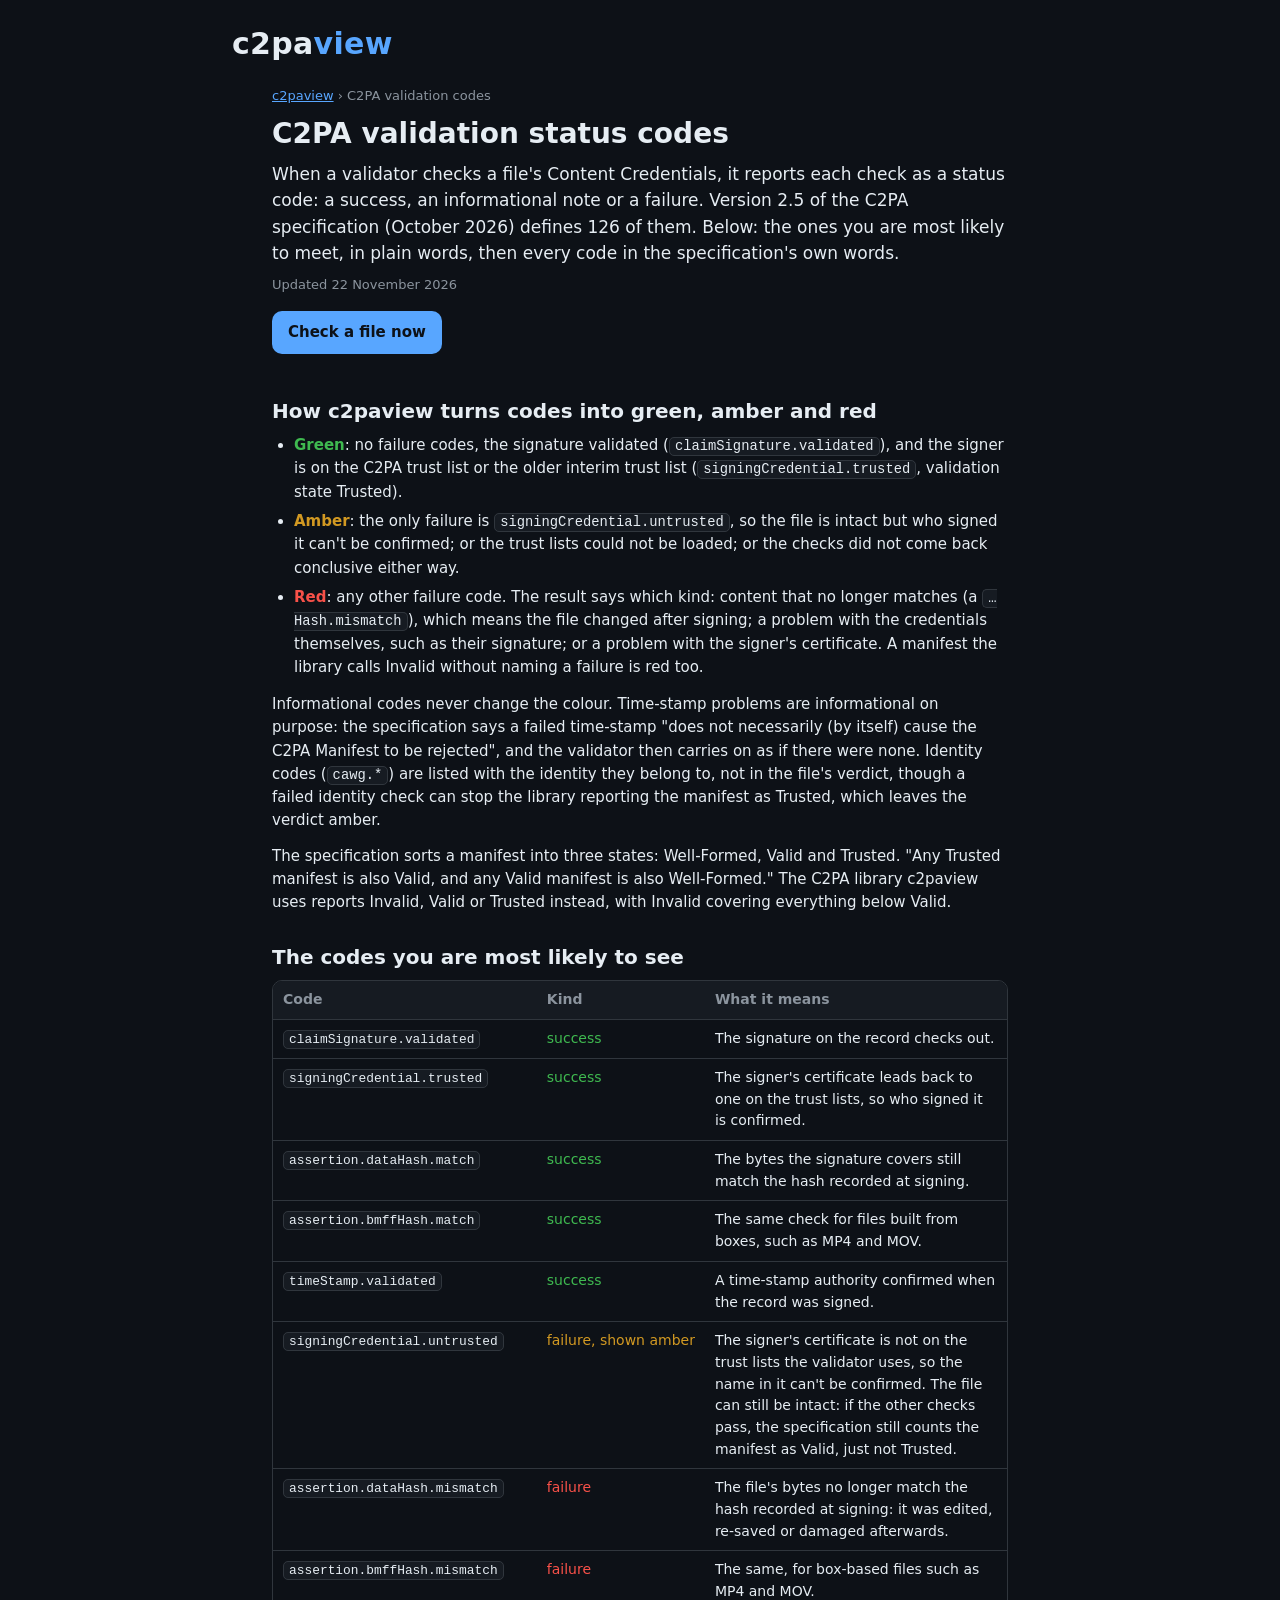
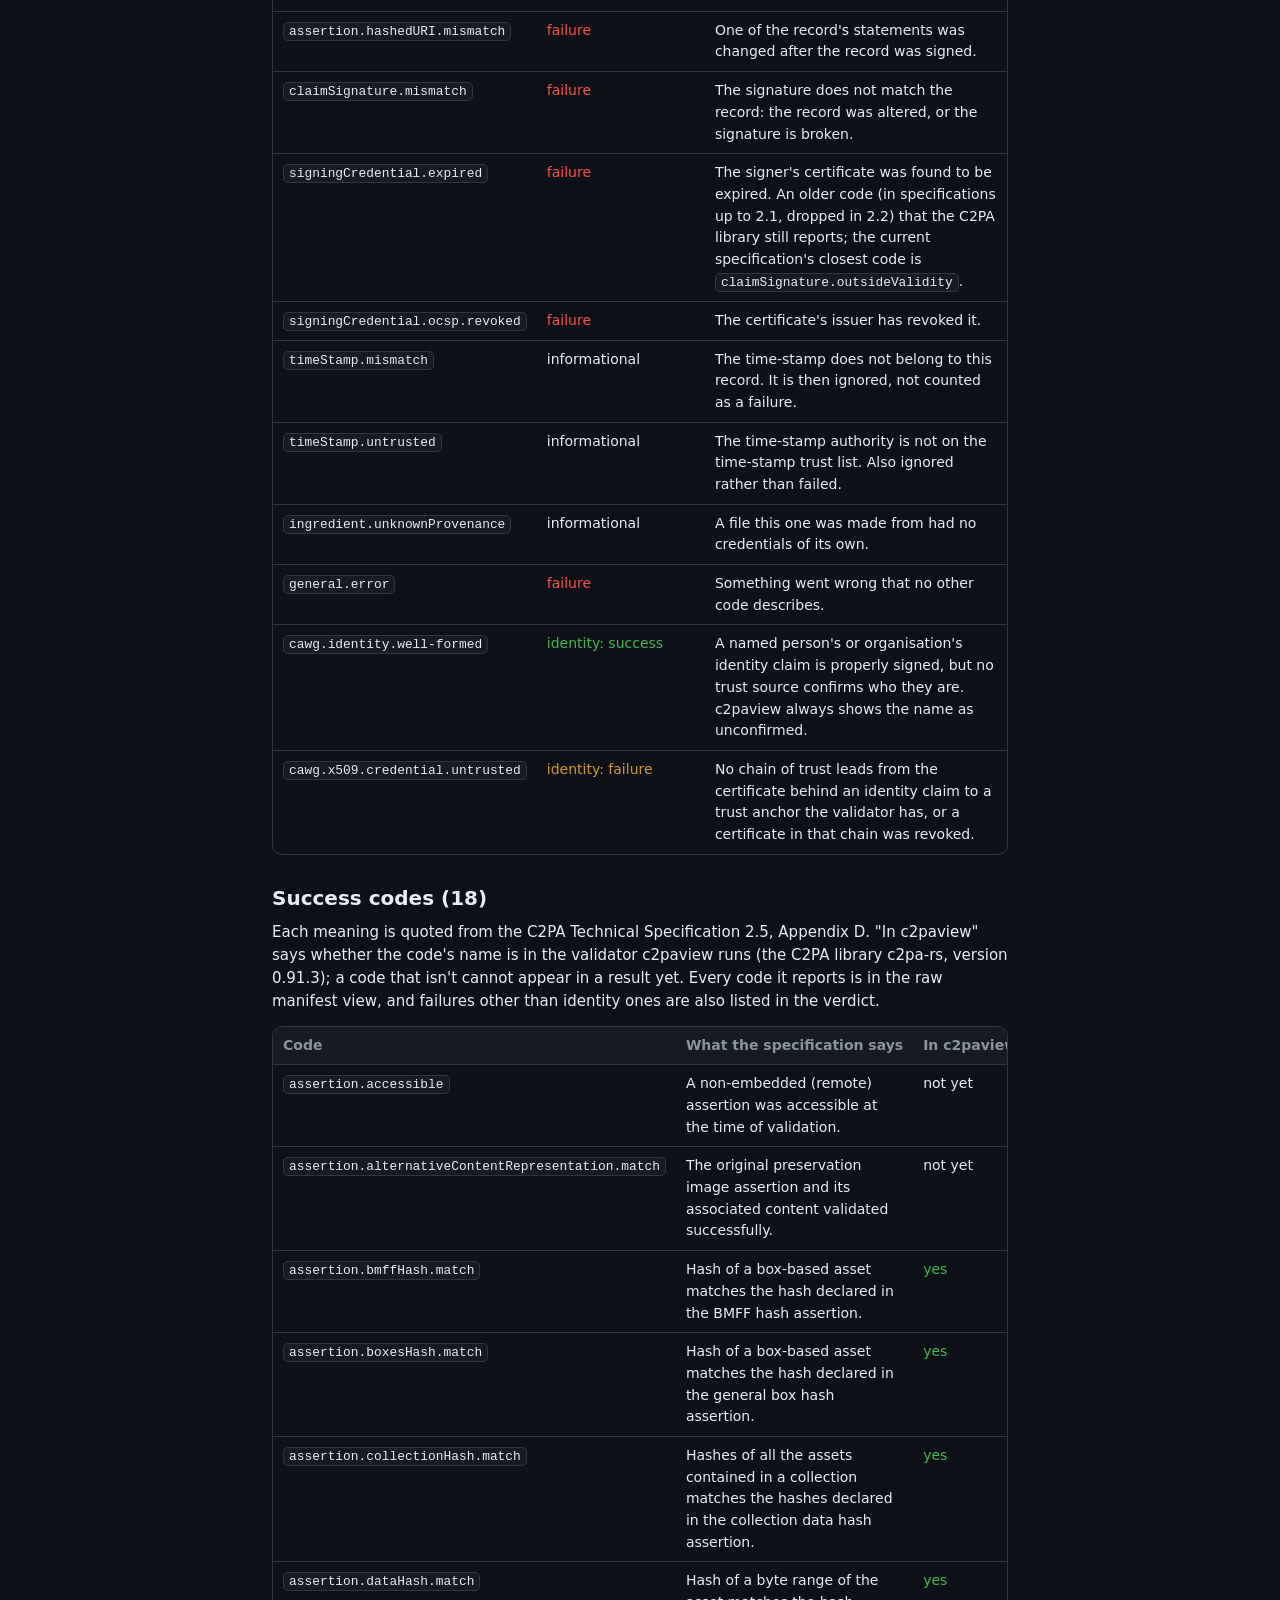
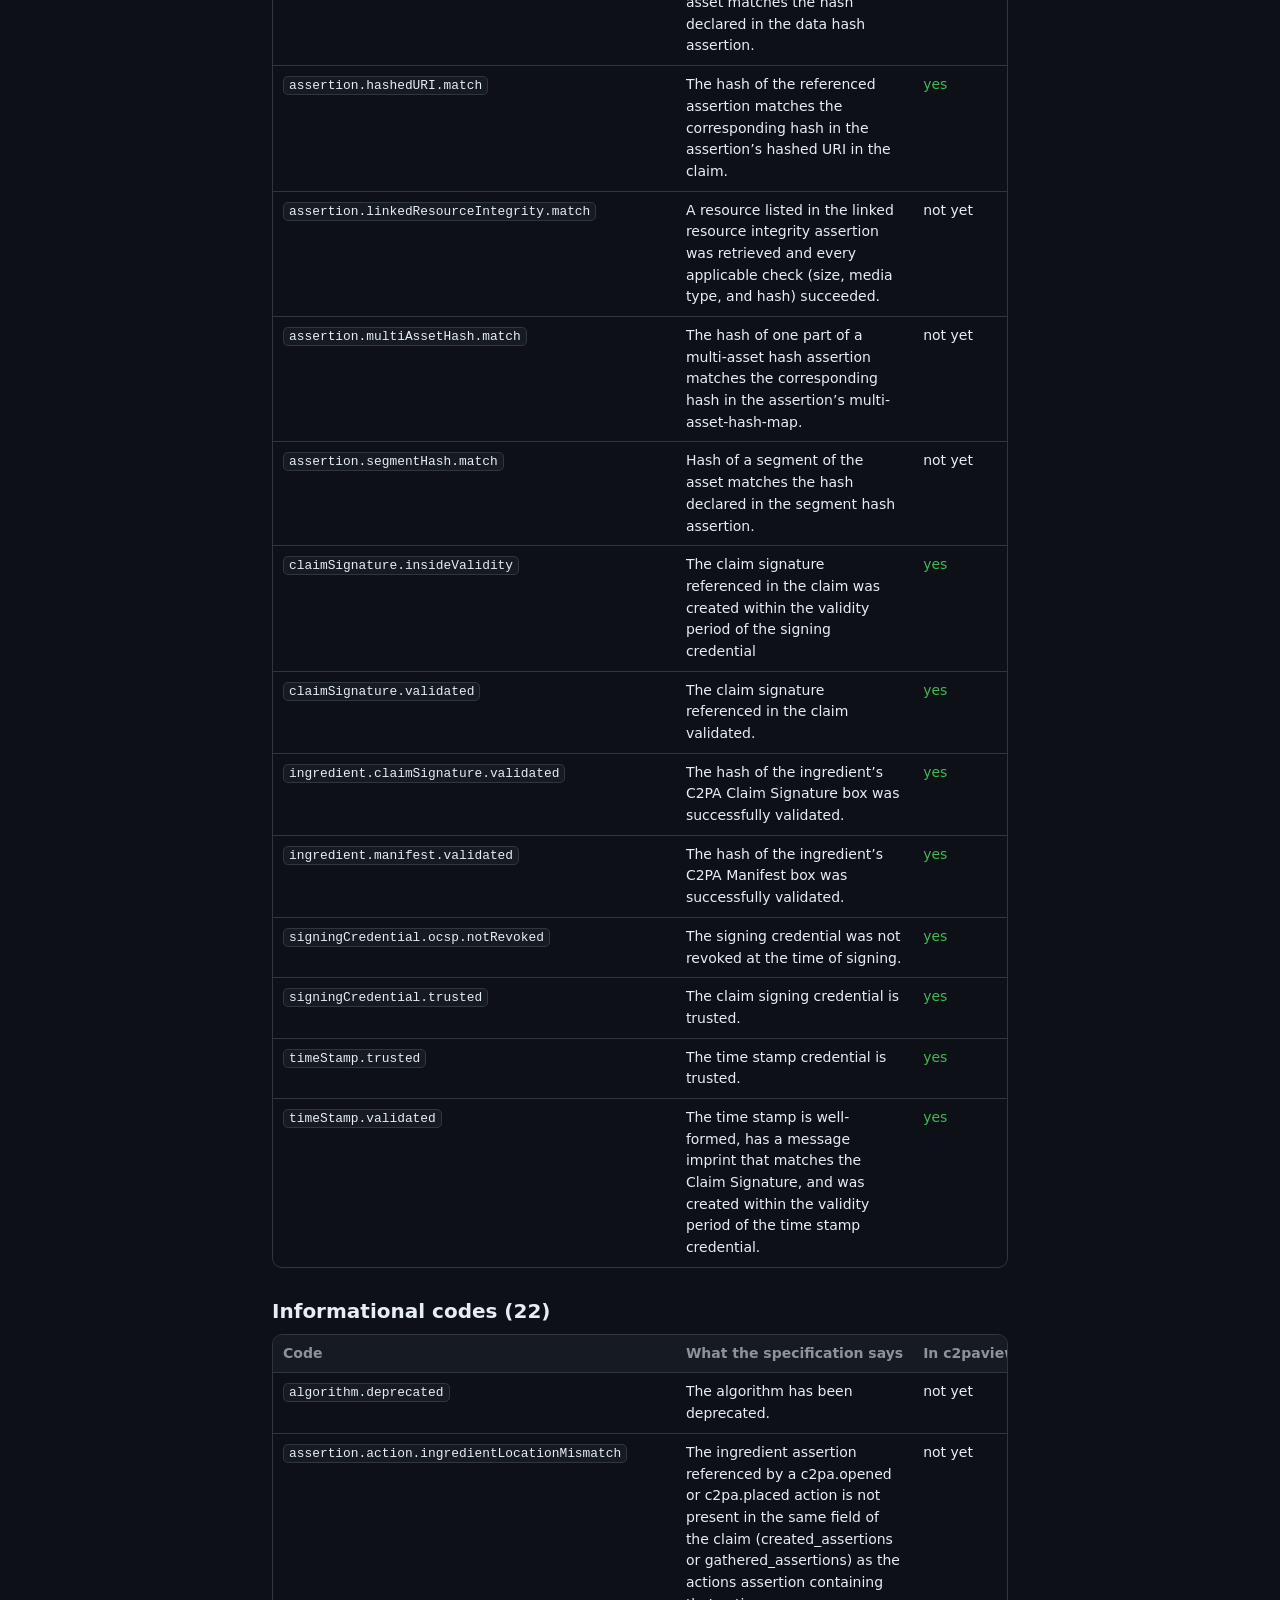
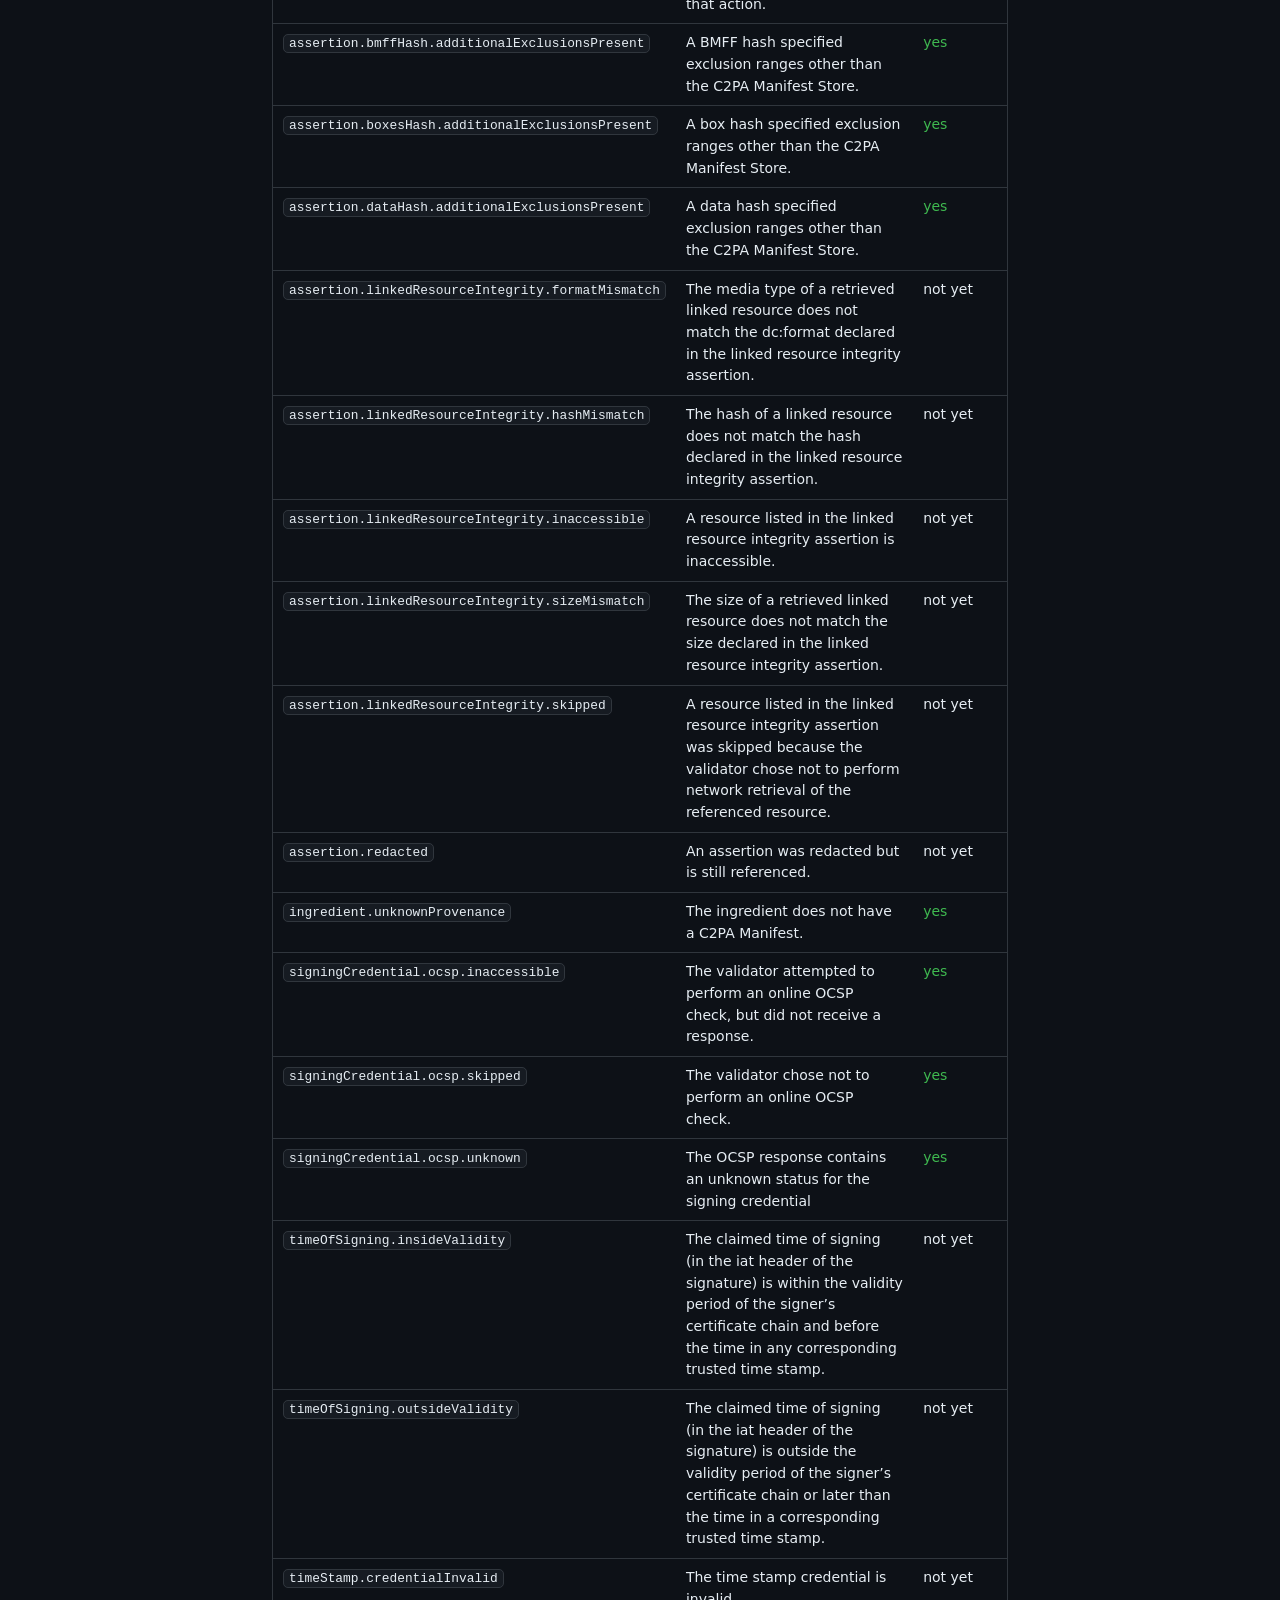
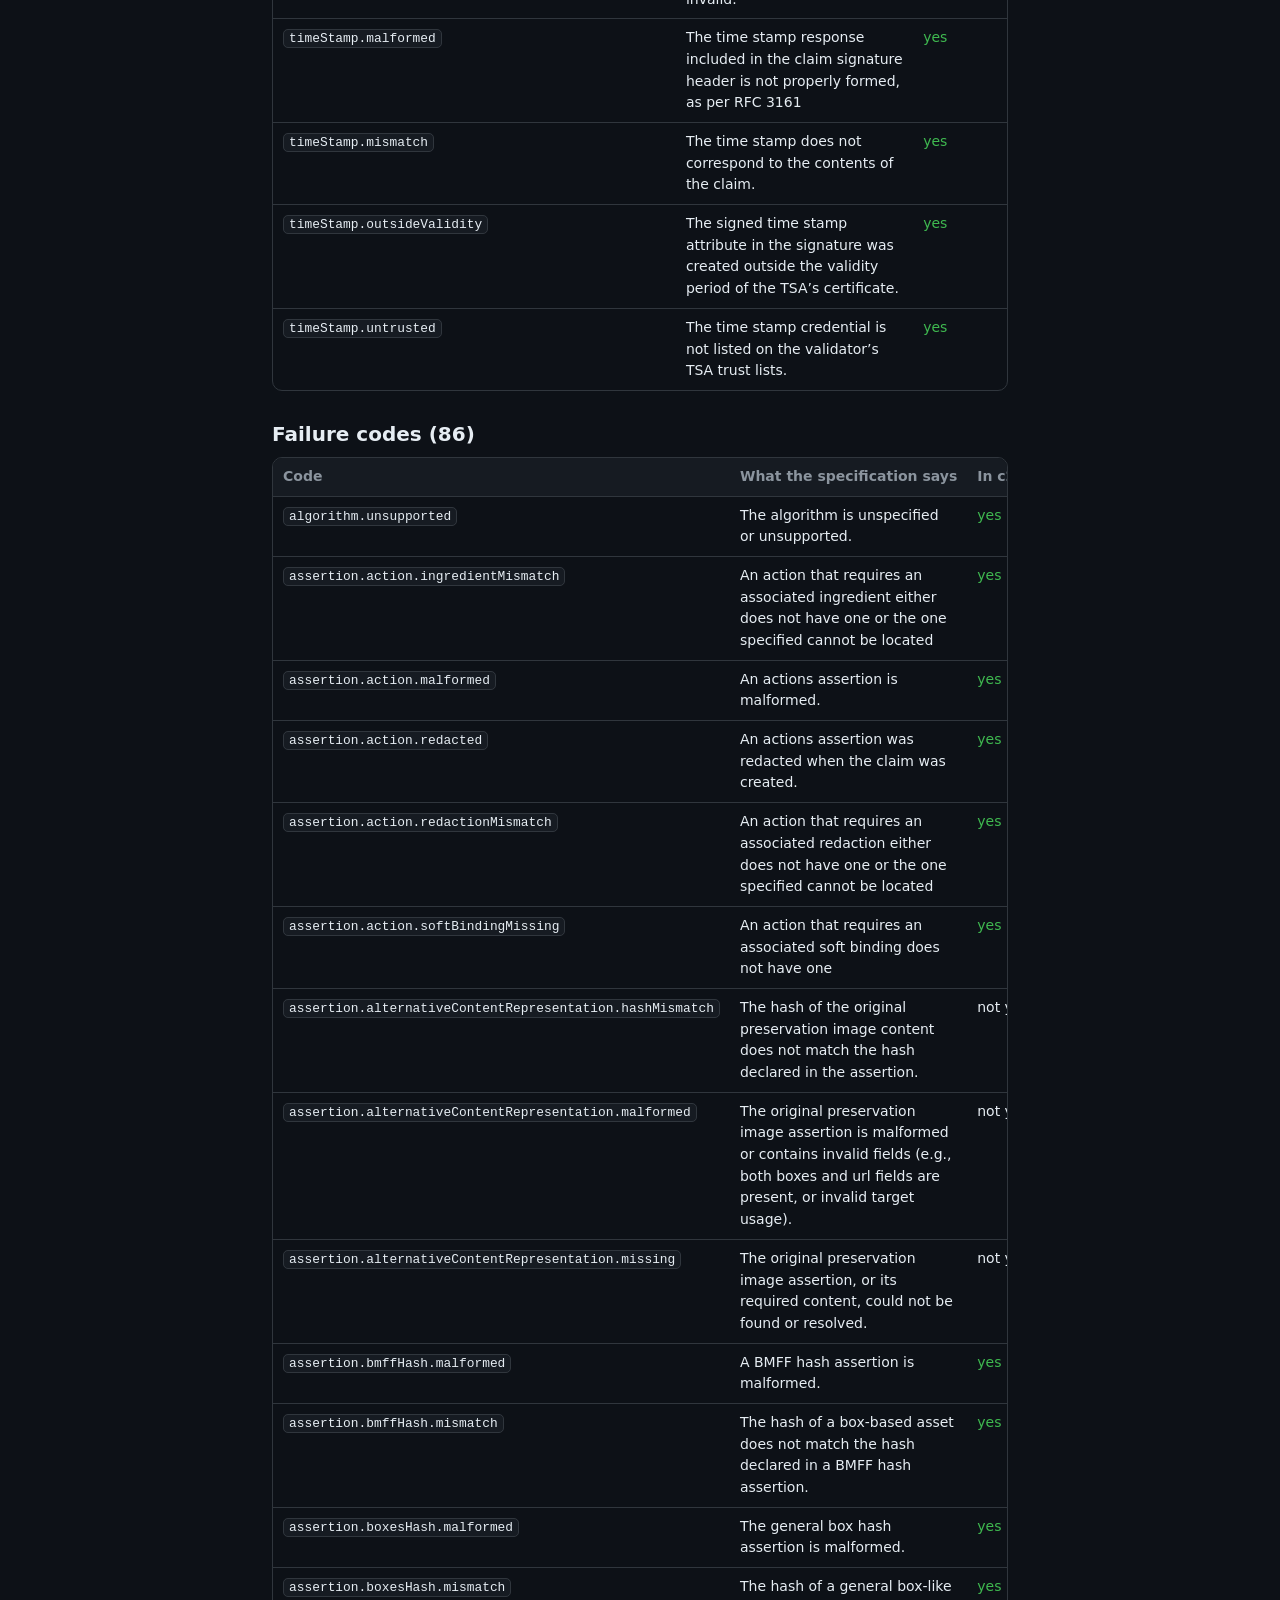
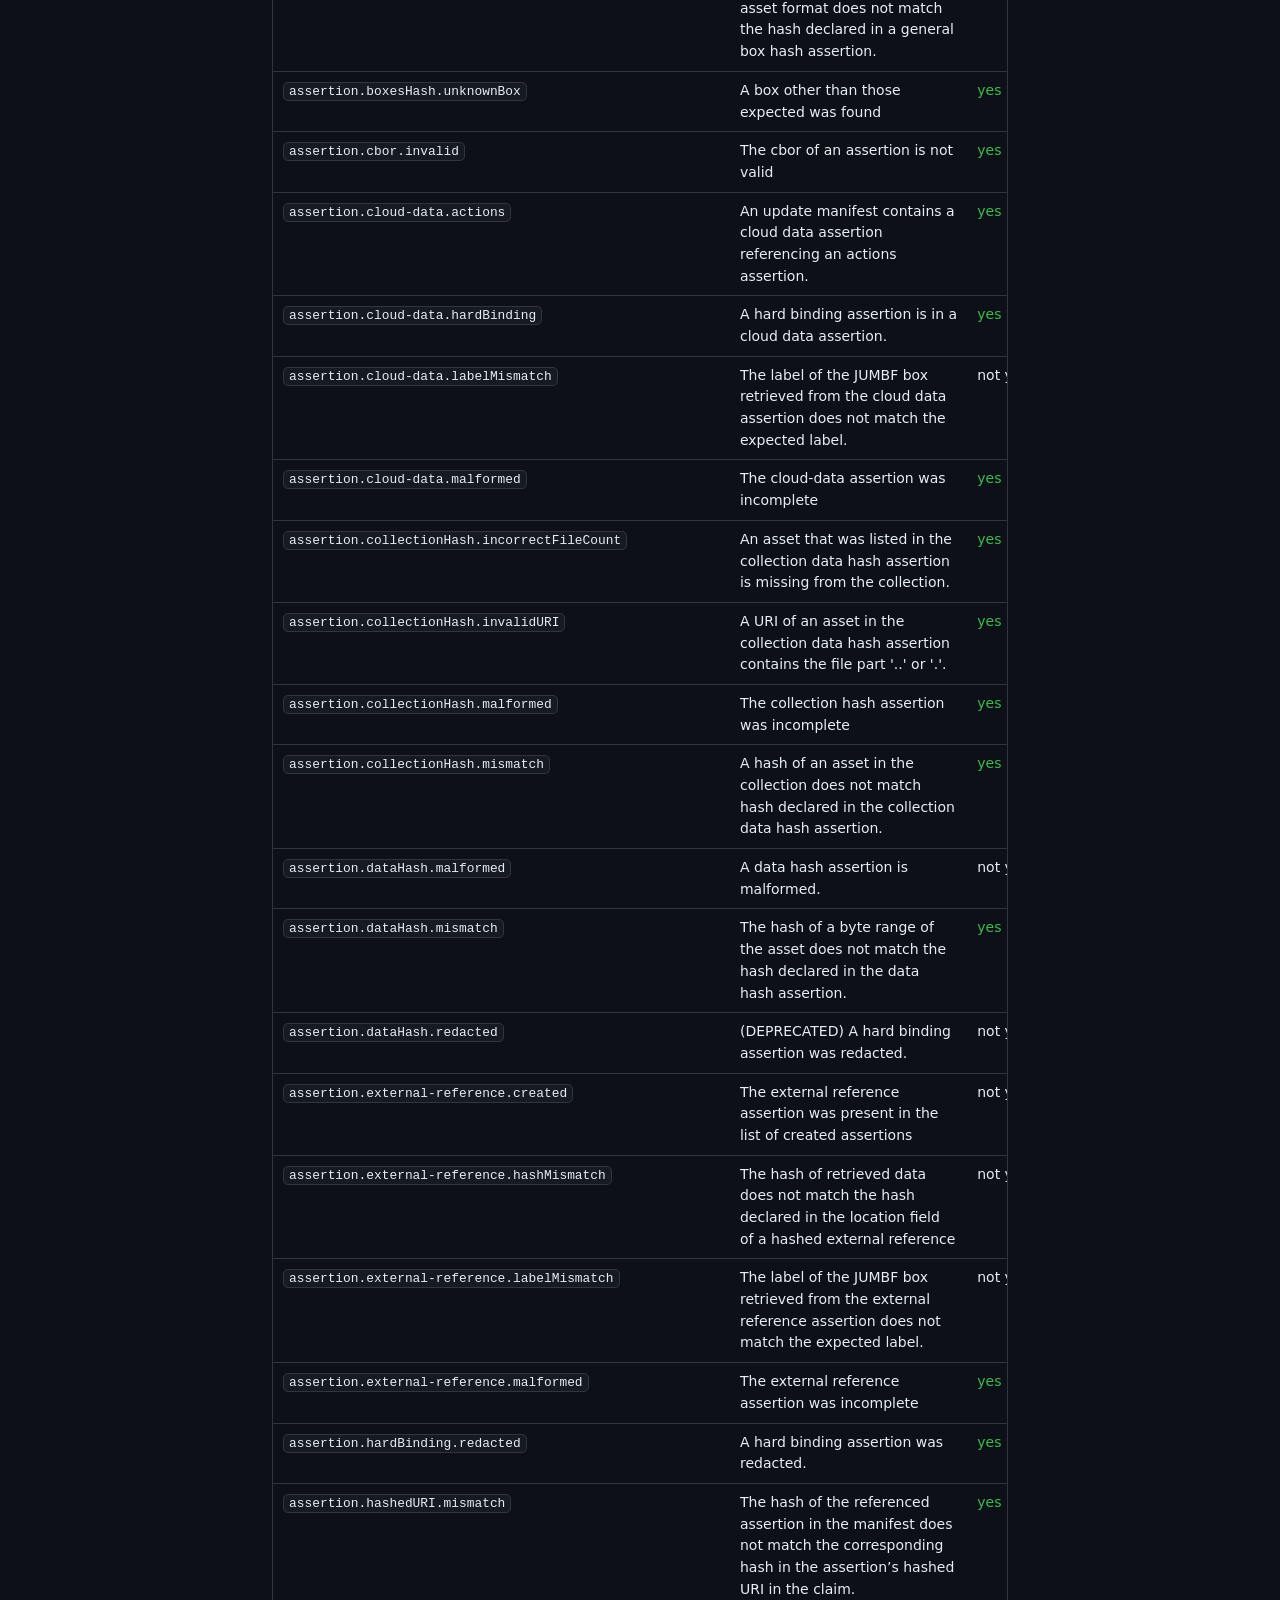
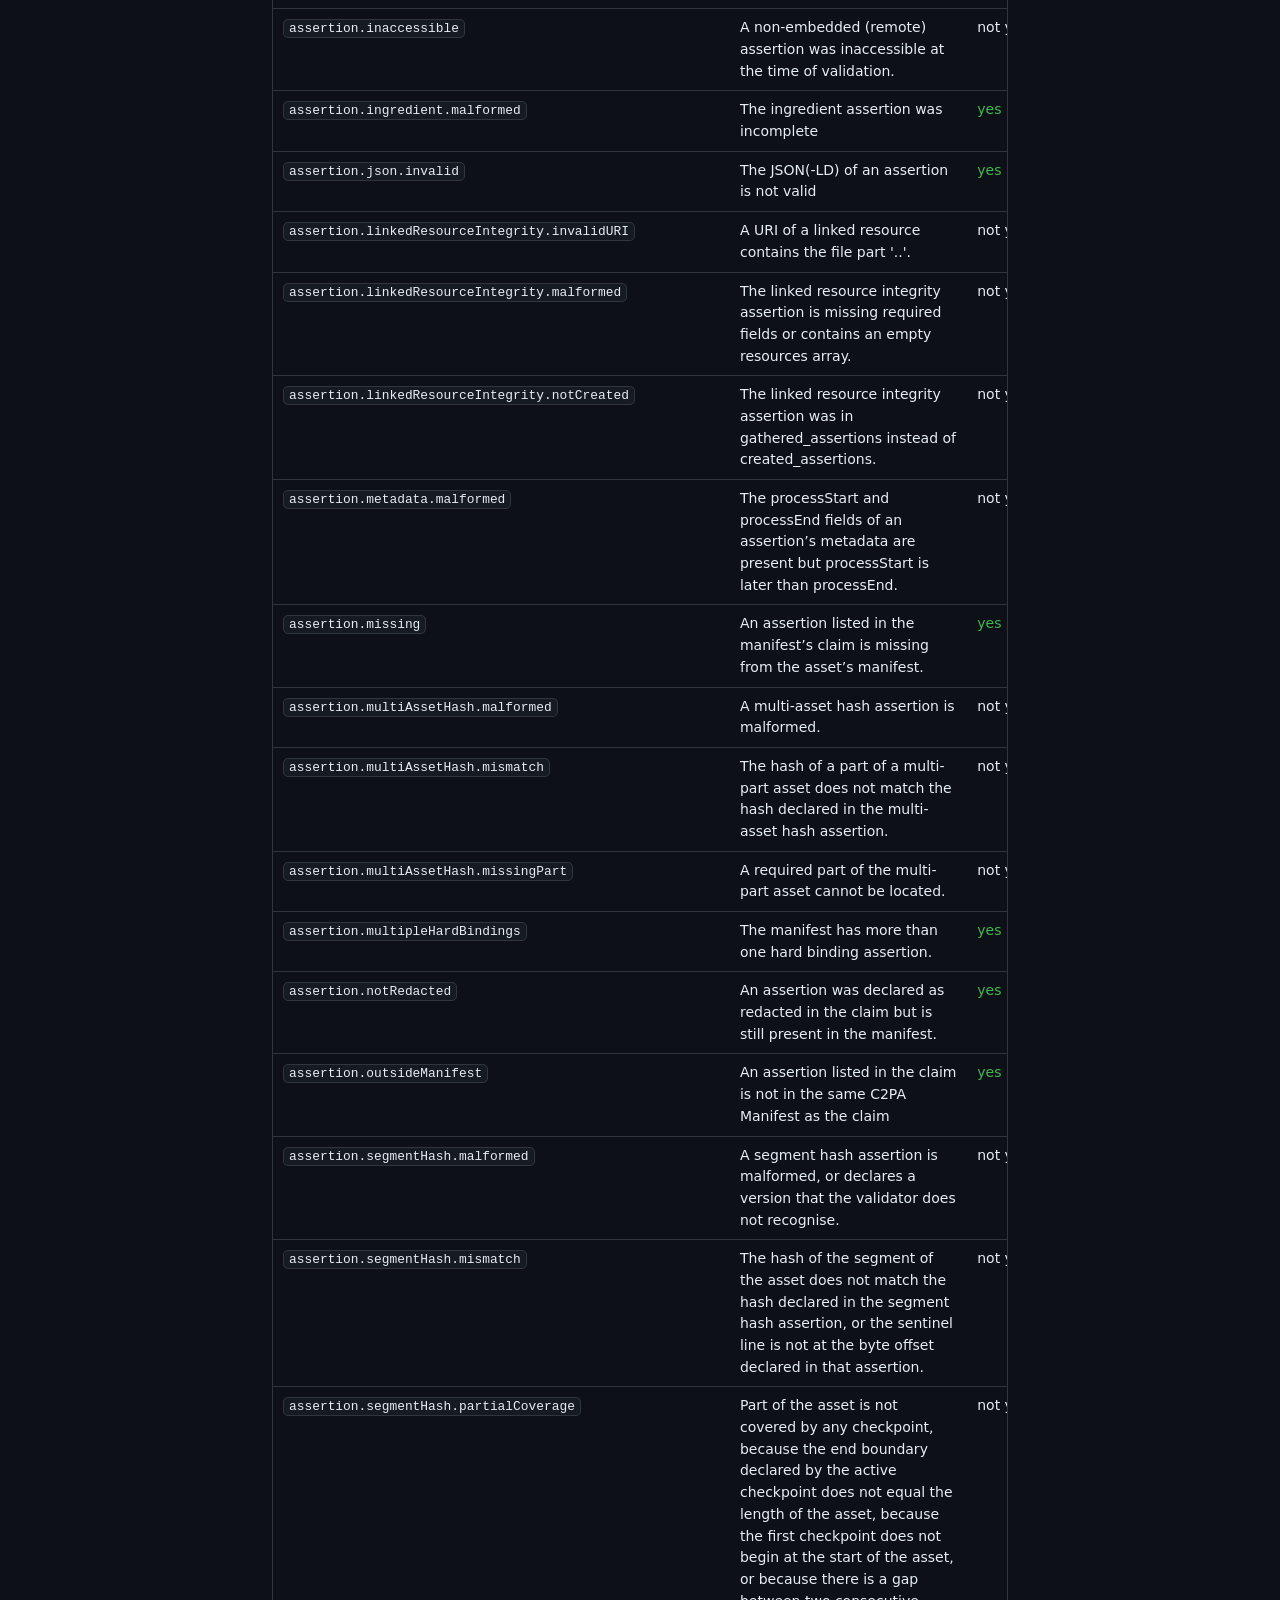
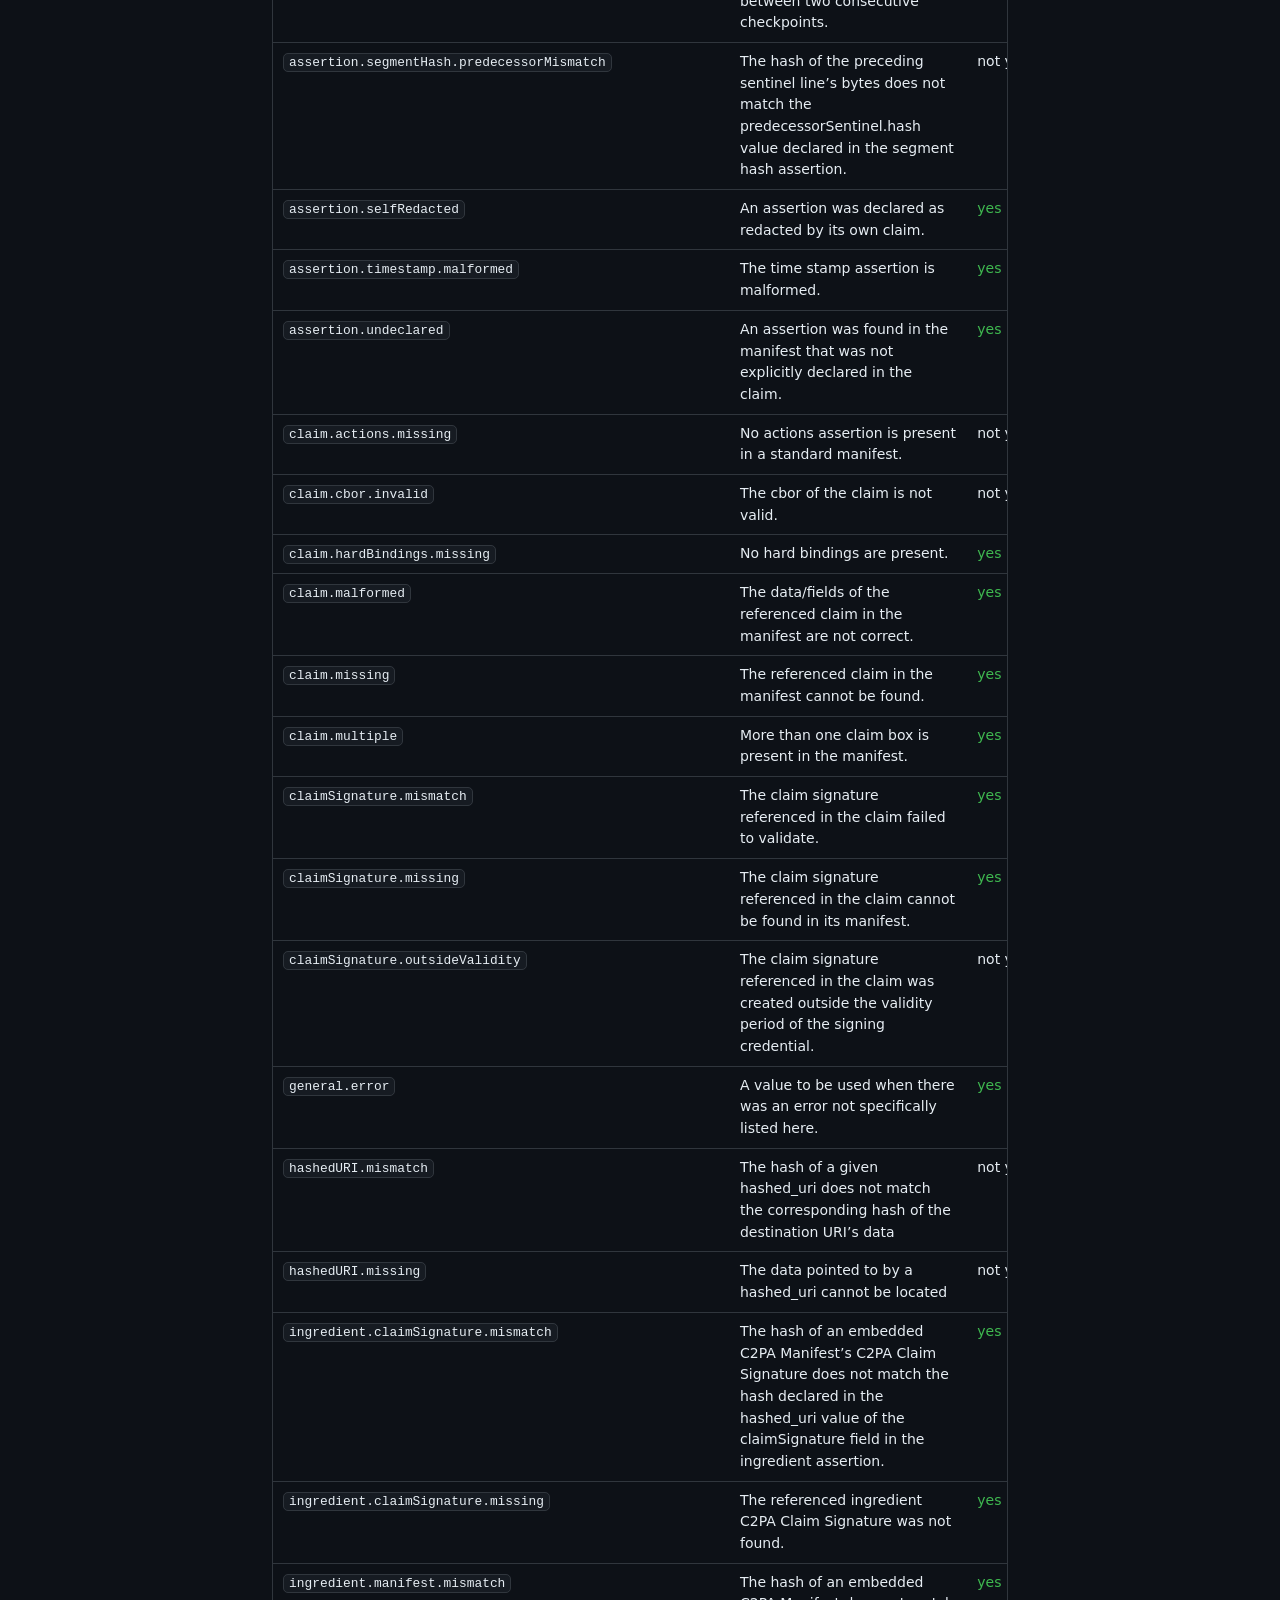
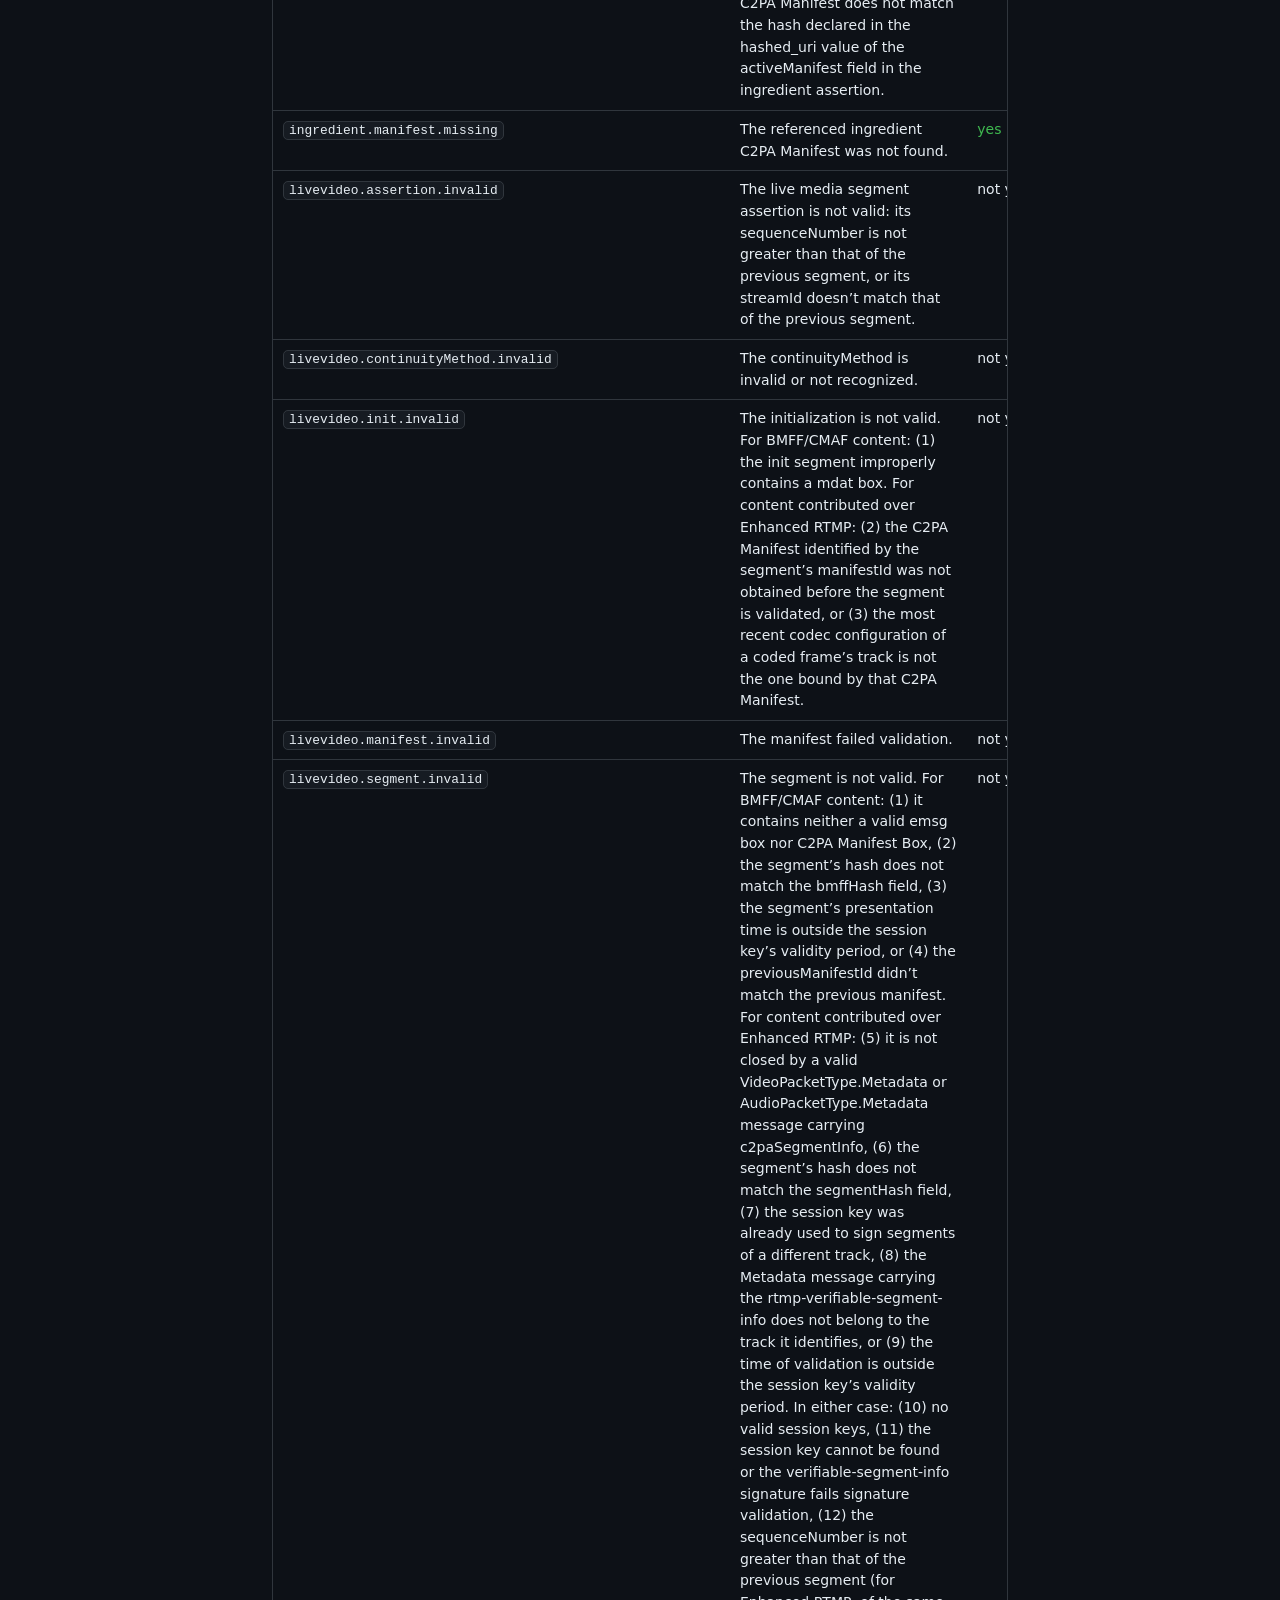
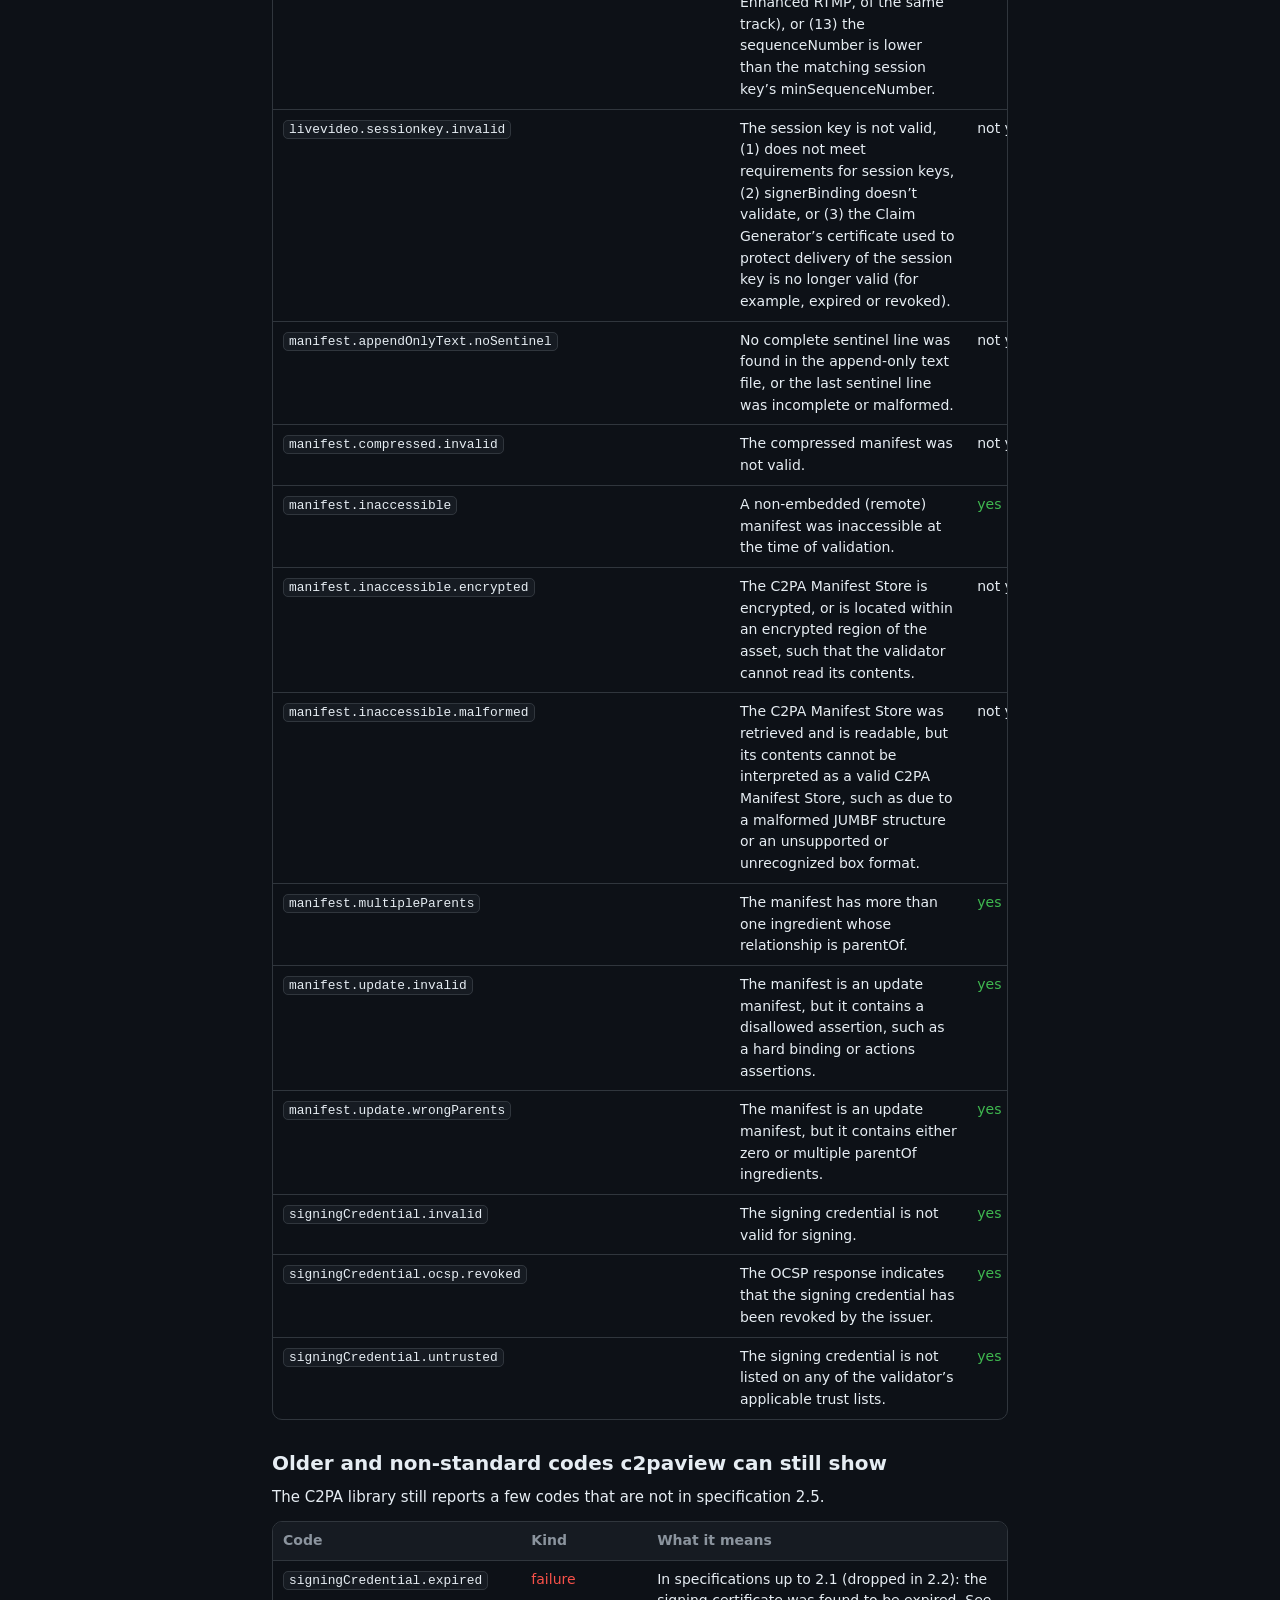
==== c2pa-validation-codes/index.html @ 701c37fe "SEO: descriptive H1 and title, three guides, a 404 page, the /index.html shell fix Home: title "C2PA" ====
<!DOCTYPE html>
<html lang="en">
<head>
  <meta charset="utf-8" />
  <meta name="viewport" content="width=device-width, initial-scale=1" />
  <title>C2PA validation codes explained: every status code</title>
  <meta name="description" content="All 126 C2PA validation status codes in the specification's words, the ones you are most likely to see in plain words, and how green, amber and red are decided." />
  <meta name="robots" content="index, follow, max-image-preview:large" />
  <link rel="canonical" href="https://c2paview.com/c2pa-validation-codes/" />
  <link rel="stylesheet" href="/styles.css" />
  <link rel="stylesheet" href="/guide.css" />
  <link rel="icon" href="/favicon.svg" type="image/svg+xml" />
  <link rel="apple-touch-icon" href="/apple-touch-icon.png" />
  <link rel="manifest" href="/manifest.json" />
  <meta name="theme-color" content="#0d1117" />

  <meta property="og:type"         content="article" />
  <meta property="og:site_name"    content="c2paview" />
  <meta property="og:url"          content="https://c2paview.com/c2pa-validation-codes/" />
  <meta property="og:title"        content="C2PA validation codes explained" />
  <meta property="og:description"  content="Every C2PA validation status code in the specification's words, the common ones in plain words, and how a result turns green, amber or red." />
  <meta property="og:image"        content="https://c2paview.com/og-validation-codes.png" />
  <meta property="og:image:width"  content="1200" />
  <meta property="og:image:height" content="630" />
  <meta property="og:image:alt"    content="C2PA validation codes explained: claimSignature.validated in green, signingCredential.untrusted in amber, assertion.dataHash.mismatch in red" />
  <meta name="twitter:card"        content="summary_large_image" />
  <meta name="twitter:title"       content="C2PA validation codes explained" />
  <meta name="twitter:description" content="Every C2PA validation status code in the specification's words, the common ones in plain words, and how a result turns green, amber or red." />
  <meta name="twitter:image"       content="https://c2paview.com/og-validation-codes.png" />
  <meta name="twitter:image:alt"   content="C2PA validation codes explained: claimSignature.validated in green, signingCredential.untrusted in amber, assertion.dataHash.mismatch in red" />

  <script type="application/ld+json">
  {
    "@context": "https://schema.org",
    "@graph": [
      {
        "@type": "Article",
        "headline": "C2PA validation status codes",
        "description": "All 126 C2PA validation status codes in the specification's words, the ones you are most likely to see in plain words, and how green, amber and red are decided.",
        "url": "https://c2paview.com/c2pa-validation-codes/",
        "mainEntityOfPage": "https://c2paview.com/c2pa-validation-codes/",
        "image": "https://c2paview.com/og-validation-codes.png",
        "datePublished": "2026-11-22",
        "dateModified": "2026-11-22",
        "inLanguage": "en",
        "isPartOf": { "@type": "WebSite", "name": "c2paview", "url": "https://c2paview.com/" }
      },
      {
        "@type": "BreadcrumbList",
        "itemListElement": [
          { "@type": "ListItem", "position": 1, "name": "c2paview", "item": "https://c2paview.com/" },
          { "@type": "ListItem", "position": 2, "name": "C2PA validation codes", "item": "https://c2paview.com/c2pa-validation-codes/" }
        ]
      }
    ]
  }
  </script>
  <script type="application/ld+json">
{
  "@context": "https://schema.org",
  "@type": "FAQPage",
  "mainEntity": [
    {
      "@type": "Question",
      "name": "What does signingCredential.untrusted mean?",
      "acceptedAnswer": {
        "@type": "Answer",
        "text": "The signer's certificate does not lead back to any certificate on the trust lists the validator uses, so the name in it can't be confirmed. The file can still be intact and validly signed: if the other checks pass, the C2PA specification counts such a manifest as Valid, just not Trusted. When it is the only failure, c2paview shows it amber."
      }
    },
    {
      "@type": "Question",
      "name": "What does assertion.dataHash.mismatch mean?",
      "acceptedAnswer": {
        "@type": "Answer",
        "text": "The file's content no longer matches the hash recorded when it was signed: the bytes the signature covers have changed since, by editing, re-saving or damage. c2paview shows it red, as changed after signing."
      }
    },
    {
      "@type": "Question",
      "name": "What is the difference between Valid and Trusted?",
      "acceptedAnswer": {
        "@type": "Answer",
        "text": "In the C2PA specification, a Valid manifest is well-formed and has not been modified since it was signed, its signature validated and was made within the signing certificate's validity period, and that certificate has not been revoked. A Trusted manifest is all of that, and its signing certificate is on a trust list. The C2PA library c2paview uses reports Invalid for anything below Valid."
      }
    }
  ]
}
  </script>
</head>
<body>
<header class="top">
  <p class="brand"><a href="/">c2pa<span class="brand-hl">view</span></a></p>
</header>

<main class="layout guide">
  <nav class="crumbs" aria-label="Breadcrumb"><a href="/">c2paview</a> › C2PA validation codes</nav>
  <article>
    <h1>C2PA validation status codes</h1>
    <p class="lead">When a validator checks a file's Content Credentials, it reports each check as a status code: a
      success, an informational note or a failure. Version 2.5 of the C2PA specification (October 2026) defines 126 of
      them. Below: the ones you are most likely to meet, in plain words, then every code in the specification's own words.</p>
    <p class="updated">Updated 22 November 2026</p>
    <a class="cta" href="/">Check a file now</a>

    <h2 id="colours">How c2paview turns codes into green, amber and red</h2>
    <ul>
      <li><strong class="cat good">Green</strong>: no failure codes, the signature validated
        (<code>claimSignature.validated</code>), and the signer is on the C2PA trust list or the older interim trust list (<code>signingCredential.trusted</code>, validation state Trusted).</li>
      <li><strong class="cat warn">Amber</strong>: the only failure is <code>signingCredential.untrusted</code>, so the
        file is intact but who signed it can't be confirmed; or the trust lists could not be loaded; or the checks did not
        come back conclusive either way.</li>
      <li><strong class="cat bad">Red</strong>: any other failure code. The result says which kind: content that no
        longer matches (a <code>…Hash.mismatch</code>), which means the file changed after signing; a problem with the
        credentials themselves, such as their signature; or a problem with the signer's certificate. A manifest the library calls Invalid without naming a failure is red too.</li>
    </ul>
    <p>Informational codes never change the colour. Time-stamp problems are informational on purpose: the
      specification says a failed time-stamp "does not necessarily (by itself) cause the C2PA Manifest to be rejected",
      and the validator then carries on as if there were none. Identity codes (<code>cawg.*</code>) are listed with the identity they belong to, not in the file's verdict, though a failed identity check can stop the library reporting the manifest as Trusted, which leaves the verdict amber.</p>
    <p>The specification sorts a manifest into three states: Well-Formed, Valid and Trusted. "Any Trusted manifest is
      also Valid, and any Valid manifest is also Well-Formed." The C2PA library c2paview uses reports Invalid, Valid or
      Trusted instead, with Invalid covering everything below Valid.</p>

    <h2 id="common">The codes you are most likely to see</h2>
    <div class="table-wrap">
      <table class="codes">
        <thead><tr><th>Code</th><th>Kind</th><th>What it means</th></tr></thead>
        <tbody>
          <tr id="claimsignature-validated"><td><code>claimSignature.validated</code></td><td class="cat good">success</td><td>The signature on the record checks out.</td></tr>
          <tr id="signingcredential-trusted"><td><code>signingCredential.trusted</code></td><td class="cat good">success</td><td>The signer's certificate leads back to one on the trust lists, so who signed it is confirmed.</td></tr>
          <tr id="assertion-datahash-match"><td><code>assertion.dataHash.match</code></td><td class="cat good">success</td><td>The bytes the signature covers still match the hash recorded at signing.</td></tr>
          <tr id="assertion-bmffhash-match"><td><code>assertion.bmffHash.match</code></td><td class="cat good">success</td><td>The same check for files built from boxes, such as MP4 and MOV.</td></tr>
          <tr id="timestamp-validated"><td><code>timeStamp.validated</code></td><td class="cat good">success</td><td>A time-stamp authority confirmed when the record was signed.</td></tr>
          <tr id="signingcredential-untrusted"><td><code>signingCredential.untrusted</code></td><td class="cat warn">failure, shown amber</td><td>The signer's certificate is not on the trust lists the validator uses, so the name in it can't be confirmed. The file can still be intact: if the other checks pass, the specification still counts the manifest as Valid, just not Trusted.</td></tr>
          <tr id="assertion-datahash-mismatch"><td><code>assertion.dataHash.mismatch</code></td><td class="cat bad">failure</td><td>The file's bytes no longer match the hash recorded at signing: it was edited, re-saved or damaged afterwards.</td></tr>
          <tr id="assertion-bmffhash-mismatch"><td><code>assertion.bmffHash.mismatch</code></td><td class="cat bad">failure</td><td>The same, for box-based files such as MP4 and MOV.</td></tr>
          <tr id="assertion-hasheduri-mismatch"><td><code>assertion.hashedURI.mismatch</code></td><td class="cat bad">failure</td><td>One of the record's statements was changed after the record was signed.</td></tr>
          <tr id="claimsignature-mismatch"><td><code>claimSignature.mismatch</code></td><td class="cat bad">failure</td><td>The signature does not match the record: the record was altered, or the signature is broken.</td></tr>
          <tr id="signingcredential-expired"><td><code>signingCredential.expired</code></td><td class="cat bad">failure</td><td>The signer's certificate was found to be expired. An older code (in specifications up to 2.1, dropped in 2.2) that the C2PA library still reports; the current specification's closest code is <code>claimSignature.outsideValidity</code>.</td></tr>
          <tr id="signingcredential-ocsp-revoked"><td><code>signingCredential.ocsp.revoked</code></td><td class="cat bad">failure</td><td>The certificate's issuer has revoked it.</td></tr>
          <tr id="timestamp-mismatch"><td><code>timeStamp.mismatch</code></td><td class="cat">informational</td><td>The time-stamp does not belong to this record. It is then ignored, not counted as a failure.</td></tr>
          <tr id="timestamp-untrusted"><td><code>timeStamp.untrusted</code></td><td class="cat">informational</td><td>The time-stamp authority is not on the time-stamp trust list. Also ignored rather than failed.</td></tr>
          <tr id="ingredient-unknownprovenance"><td><code>ingredient.unknownProvenance</code></td><td class="cat">informational</td><td>A file this one was made from had no credentials of its own.</td></tr>
          <tr id="general-error"><td><code>general.error</code></td><td class="cat bad">failure</td><td>Something went wrong that no other code describes.</td></tr>
          <tr id="cawg-identity-well-formed"><td><code>cawg.identity.well-formed</code></td><td class="cat good">identity: success</td><td>A named person's or organisation's identity claim is properly signed, but no trust source confirms who they are. c2paview always shows the name as unconfirmed.</td></tr>
          <tr id="cawg-x509-credential-untrusted"><td><code>cawg.x509.credential.untrusted</code></td><td class="cat warn">identity: failure</td><td>No chain of trust leads from the certificate behind an identity claim to a trust anchor the validator has, or a certificate in that chain was revoked.</td></tr>
        </tbody>
      </table>
    </div>

    <h2 id="success">Success codes (18)</h2>
    <p>Each meaning is quoted from the C2PA Technical Specification 2.5, Appendix D. "In c2paview" says whether the code's name is in the validator c2paview runs (the C2PA library c2pa-rs, version 0.91.3); a code that isn't cannot appear in a result yet. Every code it reports is in the raw manifest view, and failures other than identity ones are also listed in the verdict.</p>
    <!-- codes:success -->
    <div class="table-wrap">
      <table class="codes">
        <thead><tr><th>Code</th><th>What the specification says</th><th>In c2paview</th></tr></thead>
        <tbody>
          <tr id="assertion-accessible"><td><code>assertion.accessible</code></td><td>A non-embedded (remote) assertion was accessible at the time of validation.</td><td class="cat" data-label="In c2paview">not yet</td></tr>
          <tr id="assertion-alternativecontentrepresentation-match"><td><code>assertion.alternativeContentRepresentation.match</code></td><td>The original preservation image assertion and its associated content validated successfully.</td><td class="cat" data-label="In c2paview">not yet</td></tr>
          <tr id="assertion-bmffhash-match-spec"><td><code>assertion.bmffHash.match</code></td><td>Hash of a box-based asset matches the hash declared in the BMFF hash assertion.</td><td class="cat good" data-label="In c2paview">yes</td></tr>
          <tr id="assertion-boxeshash-match"><td><code>assertion.boxesHash.match</code></td><td>Hash of a box-based asset matches the hash declared in the general box hash assertion.</td><td class="cat good" data-label="In c2paview">yes</td></tr>
          <tr id="assertion-collectionhash-match"><td><code>assertion.collectionHash.match</code></td><td>Hashes of all the assets contained in a collection matches the hashes declared in the collection data hash assertion.</td><td class="cat good" data-label="In c2paview">yes</td></tr>
          <tr id="assertion-datahash-match-spec"><td><code>assertion.dataHash.match</code></td><td>Hash of a byte range of the asset matches the hash declared in the data hash assertion.</td><td class="cat good" data-label="In c2paview">yes</td></tr>
          <tr id="assertion-hasheduri-match"><td><code>assertion.hashedURI.match</code></td><td>The hash of the referenced assertion matches the corresponding hash in the assertion’s hashed URI in the claim.</td><td class="cat good" data-label="In c2paview">yes</td></tr>
          <tr id="assertion-linkedresourceintegrity-match"><td><code>assertion.linkedResourceIntegrity.match</code></td><td>A resource listed in the linked resource integrity assertion was retrieved and every applicable check (size, media type, and hash) succeeded.</td><td class="cat" data-label="In c2paview">not yet</td></tr>
          <tr id="assertion-multiassethash-match"><td><code>assertion.multiAssetHash.match</code></td><td>The hash of one part of a multi-asset hash assertion matches the corresponding hash in the assertion’s multi-asset-hash-map.</td><td class="cat" data-label="In c2paview">not yet</td></tr>
          <tr id="assertion-segmenthash-match"><td><code>assertion.segmentHash.match</code></td><td>Hash of a segment of the asset matches the hash declared in the segment hash assertion.</td><td class="cat" data-label="In c2paview">not yet</td></tr>
          <tr id="claimsignature-insidevalidity"><td><code>claimSignature.insideValidity</code></td><td>The claim signature referenced in the claim was created within the validity period of the signing credential</td><td class="cat good" data-label="In c2paview">yes</td></tr>
          <tr id="claimsignature-validated-spec"><td><code>claimSignature.validated</code></td><td>The claim signature referenced in the claim validated.</td><td class="cat good" data-label="In c2paview">yes</td></tr>
          <tr id="ingredient-claimsignature-validated"><td><code>ingredient.claimSignature.validated</code></td><td>The hash of the ingredient’s C2PA Claim Signature box was successfully validated.</td><td class="cat good" data-label="In c2paview">yes</td></tr>
          <tr id="ingredient-manifest-validated"><td><code>ingredient.manifest.validated</code></td><td>The hash of the ingredient’s C2PA Manifest box was successfully validated.</td><td class="cat good" data-label="In c2paview">yes</td></tr>
          <tr id="signingcredential-ocsp-notrevoked"><td><code>signingCredential.ocsp.notRevoked</code></td><td>The signing credential was not revoked at the time of signing.</td><td class="cat good" data-label="In c2paview">yes</td></tr>
          <tr id="signingcredential-trusted-spec"><td><code>signingCredential.trusted</code></td><td>The claim signing credential is trusted.</td><td class="cat good" data-label="In c2paview">yes</td></tr>
          <tr id="timestamp-trusted"><td><code>timeStamp.trusted</code></td><td>The time stamp credential is trusted.</td><td class="cat good" data-label="In c2paview">yes</td></tr>
          <tr id="timestamp-validated-spec"><td><code>timeStamp.validated</code></td><td>The time stamp is well-formed, has a message imprint that matches the Claim Signature, and was created within the validity period of the time stamp credential.</td><td class="cat good" data-label="In c2paview">yes</td></tr>
        </tbody>
      </table>
    </div>
    <!-- /codes:success -->

    <h2 id="informational">Informational codes (22)</h2>
    <!-- codes:informational -->
    <div class="table-wrap">
      <table class="codes">
        <thead><tr><th>Code</th><th>What the specification says</th><th>In c2paview</th></tr></thead>
        <tbody>
          <tr id="algorithm-deprecated"><td><code>algorithm.deprecated</code></td><td>The algorithm has been deprecated.</td><td class="cat" data-label="In c2paview">not yet</td></tr>
          <tr id="assertion-action-ingredientlocationmismatch"><td><code>assertion.action.ingredientLocationMismatch</code></td><td>The ingredient assertion referenced by a c2pa.opened or c2pa.placed action is not present in the same field of the claim (created_assertions or gathered_assertions) as the actions assertion containing that action.</td><td class="cat" data-label="In c2paview">not yet</td></tr>
          <tr id="assertion-bmffhash-additionalexclusionspresent"><td><code>assertion.bmffHash.additionalExclusionsPresent</code></td><td>A BMFF hash specified exclusion ranges other than the C2PA Manifest Store.</td><td class="cat good" data-label="In c2paview">yes</td></tr>
          <tr id="assertion-boxeshash-additionalexclusionspresent"><td><code>assertion.boxesHash.additionalExclusionsPresent</code></td><td>A box hash specified exclusion ranges other than the C2PA Manifest Store.</td><td class="cat good" data-label="In c2paview">yes</td></tr>
          <tr id="assertion-datahash-additionalexclusionspresent"><td><code>assertion.dataHash.additionalExclusionsPresent</code></td><td>A data hash specified exclusion ranges other than the C2PA Manifest Store.</td><td class="cat good" data-label="In c2paview">yes</td></tr>
          <tr id="assertion-linkedresourceintegrity-formatmismatch"><td><code>assertion.linkedResourceIntegrity.formatMismatch</code></td><td>The media type of a retrieved linked resource does not match the dc:format declared in the linked resource integrity assertion.</td><td class="cat" data-label="In c2paview">not yet</td></tr>
          <tr id="assertion-linkedresourceintegrity-hashmismatch"><td><code>assertion.linkedResourceIntegrity.hashMismatch</code></td><td>The hash of a linked resource does not match the hash declared in the linked resource integrity assertion.</td><td class="cat" data-label="In c2paview">not yet</td></tr>
          <tr id="assertion-linkedresourceintegrity-inaccessible"><td><code>assertion.linkedResourceIntegrity.inaccessible</code></td><td>A resource listed in the linked resource integrity assertion is inaccessible.</td><td class="cat" data-label="In c2paview">not yet</td></tr>
          <tr id="assertion-linkedresourceintegrity-sizemismatch"><td><code>assertion.linkedResourceIntegrity.sizeMismatch</code></td><td>The size of a retrieved linked resource does not match the size declared in the linked resource integrity assertion.</td><td class="cat" data-label="In c2paview">not yet</td></tr>
          <tr id="assertion-linkedresourceintegrity-skipped"><td><code>assertion.linkedResourceIntegrity.skipped</code></td><td>A resource listed in the linked resource integrity assertion was skipped because the validator chose not to perform network retrieval of the referenced resource.</td><td class="cat" data-label="In c2paview">not yet</td></tr>
          <tr id="assertion-redacted"><td><code>assertion.redacted</code></td><td>An assertion was redacted but is still referenced.</td><td class="cat" data-label="In c2paview">not yet</td></tr>
          <tr id="ingredient-unknownprovenance-spec"><td><code>ingredient.unknownProvenance</code></td><td>The ingredient does not have a C2PA Manifest.</td><td class="cat good" data-label="In c2paview">yes</td></tr>
          <tr id="signingcredential-ocsp-inaccessible"><td><code>signingCredential.ocsp.inaccessible</code></td><td>The validator attempted to perform an online OCSP check, but did not receive a response.</td><td class="cat good" data-label="In c2paview">yes</td></tr>
          <tr id="signingcredential-ocsp-skipped"><td><code>signingCredential.ocsp.skipped</code></td><td>The validator chose not to perform an online OCSP check.</td><td class="cat good" data-label="In c2paview">yes</td></tr>
          <tr id="signingcredential-ocsp-unknown"><td><code>signingCredential.ocsp.unknown</code></td><td>The OCSP response contains an unknown status for the signing credential</td><td class="cat good" data-label="In c2paview">yes</td></tr>
          <tr id="timeofsigning-insidevalidity"><td><code>timeOfSigning.insideValidity</code></td><td>The claimed time of signing (in the iat header of the signature) is within the validity period of the signer’s certificate chain and before the time in any corresponding trusted time stamp.</td><td class="cat" data-label="In c2paview">not yet</td></tr>
          <tr id="timeofsigning-outsidevalidity"><td><code>timeOfSigning.outsideValidity</code></td><td>The claimed time of signing (in the iat header of the signature) is outside the validity period of the signer’s certificate chain or later than the time in a corresponding trusted time stamp.</td><td class="cat" data-label="In c2paview">not yet</td></tr>
          <tr id="timestamp-credentialinvalid"><td><code>timeStamp.credentialInvalid</code></td><td>The time stamp credential is invalid.</td><td class="cat" data-label="In c2paview">not yet</td></tr>
          <tr id="timestamp-malformed"><td><code>timeStamp.malformed</code></td><td>The time stamp response included in the claim signature header is not properly formed, as per RFC 3161</td><td class="cat good" data-label="In c2paview">yes</td></tr>
          <tr id="timestamp-mismatch-spec"><td><code>timeStamp.mismatch</code></td><td>The time stamp does not correspond to the contents of the claim.</td><td class="cat good" data-label="In c2paview">yes</td></tr>
          <tr id="timestamp-outsidevalidity"><td><code>timeStamp.outsideValidity</code></td><td>The signed time stamp attribute in the signature was created outside the validity period of the TSA’s certificate.</td><td class="cat good" data-label="In c2paview">yes</td></tr>
          <tr id="timestamp-untrusted-spec"><td><code>timeStamp.untrusted</code></td><td>The time stamp credential is not listed on the validator’s TSA trust lists.</td><td class="cat good" data-label="In c2paview">yes</td></tr>
        </tbody>
      </table>
    </div>
    <!-- /codes:informational -->

    <h2 id="failure">Failure codes (86)</h2>
    <!-- codes:failure -->
    <div class="table-wrap">
      <table class="codes">
        <thead><tr><th>Code</th><th>What the specification says</th><th>In c2paview</th></tr></thead>
        <tbody>
          <tr id="algorithm-unsupported"><td><code>algorithm.unsupported</code></td><td>The algorithm is unspecified or unsupported.</td><td class="cat good" data-label="In c2paview">yes</td></tr>
          <tr id="assertion-action-ingredientmismatch"><td><code>assertion.action.ingredientMismatch</code></td><td>An action that requires an associated ingredient either does not have one or the one specified cannot be located</td><td class="cat good" data-label="In c2paview">yes</td></tr>
          <tr id="assertion-action-malformed"><td><code>assertion.action.malformed</code></td><td>An actions assertion is malformed.</td><td class="cat good" data-label="In c2paview">yes</td></tr>
          <tr id="assertion-action-redacted"><td><code>assertion.action.redacted</code></td><td>An actions assertion was redacted when the claim was created.</td><td class="cat good" data-label="In c2paview">yes</td></tr>
          <tr id="assertion-action-redactionmismatch"><td><code>assertion.action.redactionMismatch</code></td><td>An action that requires an associated redaction either does not have one or the one specified cannot be located</td><td class="cat good" data-label="In c2paview">yes</td></tr>
          <tr id="assertion-action-softbindingmissing"><td><code>assertion.action.softBindingMissing</code></td><td>An action that requires an associated soft binding does not have one</td><td class="cat good" data-label="In c2paview">yes</td></tr>
          <tr id="assertion-alternativecontentrepresentation-hashmismatch"><td><code>assertion.alternativeContentRepresentation.hashMismatch</code></td><td>The hash of the original preservation image content does not match the hash declared in the assertion.</td><td class="cat" data-label="In c2paview">not yet</td></tr>
          <tr id="assertion-alternativecontentrepresentation-malformed"><td><code>assertion.alternativeContentRepresentation.malformed</code></td><td>The original preservation image assertion is malformed or contains invalid fields (e.g., both boxes and url fields are present, or invalid target usage).</td><td class="cat" data-label="In c2paview">not yet</td></tr>
          <tr id="assertion-alternativecontentrepresentation-missing"><td><code>assertion.alternativeContentRepresentation.missing</code></td><td>The original preservation image assertion, or its required content, could not be found or resolved.</td><td class="cat" data-label="In c2paview">not yet</td></tr>
          <tr id="assertion-bmffhash-malformed"><td><code>assertion.bmffHash.malformed</code></td><td>A BMFF hash assertion is malformed.</td><td class="cat good" data-label="In c2paview">yes</td></tr>
          <tr id="assertion-bmffhash-mismatch-spec"><td><code>assertion.bmffHash.mismatch</code></td><td>The hash of a box-based asset does not match the hash declared in a BMFF hash assertion.</td><td class="cat good" data-label="In c2paview">yes</td></tr>
          <tr id="assertion-boxeshash-malformed"><td><code>assertion.boxesHash.malformed</code></td><td>The general box hash assertion is malformed.</td><td class="cat good" data-label="In c2paview">yes</td></tr>
          <tr id="assertion-boxeshash-mismatch"><td><code>assertion.boxesHash.mismatch</code></td><td>The hash of a general box-like asset format does not match the hash declared in a general box hash assertion.</td><td class="cat good" data-label="In c2paview">yes</td></tr>
          <tr id="assertion-boxeshash-unknownbox"><td><code>assertion.boxesHash.unknownBox</code></td><td>A box other than those expected was found</td><td class="cat good" data-label="In c2paview">yes</td></tr>
          <tr id="assertion-cbor-invalid"><td><code>assertion.cbor.invalid</code></td><td>The cbor of an assertion is not valid</td><td class="cat good" data-label="In c2paview">yes</td></tr>
          <tr id="assertion-cloud-data-actions"><td><code>assertion.cloud-data.actions</code></td><td>An update manifest contains a cloud data assertion referencing an actions assertion.</td><td class="cat good" data-label="In c2paview">yes</td></tr>
          <tr id="assertion-cloud-data-hardbinding"><td><code>assertion.cloud-data.hardBinding</code></td><td>A hard binding assertion is in a cloud data assertion.</td><td class="cat good" data-label="In c2paview">yes</td></tr>
          <tr id="assertion-cloud-data-labelmismatch"><td><code>assertion.cloud-data.labelMismatch</code></td><td>The label of the JUMBF box retrieved from the cloud data assertion does not match the expected label.</td><td class="cat" data-label="In c2paview">not yet</td></tr>
          <tr id="assertion-cloud-data-malformed"><td><code>assertion.cloud-data.malformed</code></td><td>The cloud-data assertion was incomplete</td><td class="cat good" data-label="In c2paview">yes</td></tr>
          <tr id="assertion-collectionhash-incorrectfilecount"><td><code>assertion.collectionHash.incorrectFileCount</code></td><td>An asset that was listed in the collection data hash assertion is missing from the collection.</td><td class="cat good" data-label="In c2paview">yes</td></tr>
          <tr id="assertion-collectionhash-invaliduri"><td><code>assertion.collectionHash.invalidURI</code></td><td>A URI of an asset in the collection data hash assertion contains the file part '..' or '.'.</td><td class="cat good" data-label="In c2paview">yes</td></tr>
          <tr id="assertion-collectionhash-malformed"><td><code>assertion.collectionHash.malformed</code></td><td>The collection hash assertion was incomplete</td><td class="cat good" data-label="In c2paview">yes</td></tr>
          <tr id="assertion-collectionhash-mismatch"><td><code>assertion.collectionHash.mismatch</code></td><td>A hash of an asset in the collection does not match hash declared in the collection data hash assertion.</td><td class="cat good" data-label="In c2paview">yes</td></tr>
          <tr id="assertion-datahash-malformed"><td><code>assertion.dataHash.malformed</code></td><td>A data hash assertion is malformed.</td><td class="cat" data-label="In c2paview">not yet</td></tr>
          <tr id="assertion-datahash-mismatch-spec"><td><code>assertion.dataHash.mismatch</code></td><td>The hash of a byte range of the asset does not match the hash declared in the data hash assertion.</td><td class="cat good" data-label="In c2paview">yes</td></tr>
          <tr id="assertion-datahash-redacted"><td><code>assertion.dataHash.redacted</code></td><td>(DEPRECATED) A hard binding assertion was redacted.</td><td class="cat" data-label="In c2paview">not yet</td></tr>
          <tr id="assertion-external-reference-created"><td><code>assertion.external-reference.created</code></td><td>The external reference assertion was present in the list of created assertions</td><td class="cat" data-label="In c2paview">not yet</td></tr>
          <tr id="assertion-external-reference-hashmismatch"><td><code>assertion.external-reference.hashMismatch</code></td><td>The hash of retrieved data does not match the hash declared in the location field of a hashed external reference</td><td class="cat" data-label="In c2paview">not yet</td></tr>
          <tr id="assertion-external-reference-labelmismatch"><td><code>assertion.external-reference.labelMismatch</code></td><td>The label of the JUMBF box retrieved from the external reference assertion does not match the expected label.</td><td class="cat" data-label="In c2paview">not yet</td></tr>
          <tr id="assertion-external-reference-malformed"><td><code>assertion.external-reference.malformed</code></td><td>The external reference assertion was incomplete</td><td class="cat good" data-label="In c2paview">yes</td></tr>
          <tr id="assertion-hardbinding-redacted"><td><code>assertion.hardBinding.redacted</code></td><td>A hard binding assertion was redacted.</td><td class="cat good" data-label="In c2paview">yes</td></tr>
          <tr id="assertion-hasheduri-mismatch-spec"><td><code>assertion.hashedURI.mismatch</code></td><td>The hash of the referenced assertion in the manifest does not match the corresponding hash in the assertion’s hashed URI in the claim.</td><td class="cat good" data-label="In c2paview">yes</td></tr>
          <tr id="assertion-inaccessible"><td><code>assertion.inaccessible</code></td><td>A non-embedded (remote) assertion was inaccessible at the time of validation.</td><td class="cat" data-label="In c2paview">not yet</td></tr>
          <tr id="assertion-ingredient-malformed"><td><code>assertion.ingredient.malformed</code></td><td>The ingredient assertion was incomplete</td><td class="cat good" data-label="In c2paview">yes</td></tr>
          <tr id="assertion-json-invalid"><td><code>assertion.json.invalid</code></td><td>The JSON(-LD) of an assertion is not valid</td><td class="cat good" data-label="In c2paview">yes</td></tr>
          <tr id="assertion-linkedresourceintegrity-invaliduri"><td><code>assertion.linkedResourceIntegrity.invalidURI</code></td><td>A URI of a linked resource contains the file part '..'.</td><td class="cat" data-label="In c2paview">not yet</td></tr>
          <tr id="assertion-linkedresourceintegrity-malformed"><td><code>assertion.linkedResourceIntegrity.malformed</code></td><td>The linked resource integrity assertion is missing required fields or contains an empty resources array.</td><td class="cat" data-label="In c2paview">not yet</td></tr>
          <tr id="assertion-linkedresourceintegrity-notcreated"><td><code>assertion.linkedResourceIntegrity.notCreated</code></td><td>The linked resource integrity assertion was in gathered_assertions instead of created_assertions.</td><td class="cat" data-label="In c2paview">not yet</td></tr>
          <tr id="assertion-metadata-malformed"><td><code>assertion.metadata.malformed</code></td><td>The processStart and processEnd fields of an assertion’s metadata are present but processStart is later than processEnd.</td><td class="cat" data-label="In c2paview">not yet</td></tr>
          <tr id="assertion-missing"><td><code>assertion.missing</code></td><td>An assertion listed in the manifest’s claim is missing from the asset’s manifest.</td><td class="cat good" data-label="In c2paview">yes</td></tr>
          <tr id="assertion-multiassethash-malformed"><td><code>assertion.multiAssetHash.malformed</code></td><td>A multi-asset hash assertion is malformed.</td><td class="cat" data-label="In c2paview">not yet</td></tr>
          <tr id="assertion-multiassethash-mismatch"><td><code>assertion.multiAssetHash.mismatch</code></td><td>The hash of a part of a multi-part asset does not match the hash declared in the multi-asset hash assertion.</td><td class="cat" data-label="In c2paview">not yet</td></tr>
          <tr id="assertion-multiassethash-missingpart"><td><code>assertion.multiAssetHash.missingPart</code></td><td>A required part of the multi-part asset cannot be located.</td><td class="cat" data-label="In c2paview">not yet</td></tr>
          <tr id="assertion-multiplehardbindings"><td><code>assertion.multipleHardBindings</code></td><td>The manifest has more than one hard binding assertion.</td><td class="cat good" data-label="In c2paview">yes</td></tr>
          <tr id="assertion-notredacted"><td><code>assertion.notRedacted</code></td><td>An assertion was declared as redacted in the claim but is still present in the manifest.</td><td class="cat good" data-label="In c2paview">yes</td></tr>
          <tr id="assertion-outsidemanifest"><td><code>assertion.outsideManifest</code></td><td>An assertion listed in the claim is not in the same C2PA Manifest as the claim</td><td class="cat good" data-label="In c2paview">yes</td></tr>
          <tr id="assertion-segmenthash-malformed"><td><code>assertion.segmentHash.malformed</code></td><td>A segment hash assertion is malformed, or declares a version that the validator does not recognise.</td><td class="cat" data-label="In c2paview">not yet</td></tr>
          <tr id="assertion-segmenthash-mismatch"><td><code>assertion.segmentHash.mismatch</code></td><td>The hash of the segment of the asset does not match the hash declared in the segment hash assertion, or the sentinel line is not at the byte offset declared in that assertion.</td><td class="cat" data-label="In c2paview">not yet</td></tr>
          <tr id="assertion-segmenthash-partialcoverage"><td><code>assertion.segmentHash.partialCoverage</code></td><td>Part of the asset is not covered by any checkpoint, because the end boundary declared by the active checkpoint does not equal the length of the asset, because the first checkpoint does not begin at the start of the asset, or because there is a gap between two consecutive checkpoints.</td><td class="cat" data-label="In c2paview">not yet</td></tr>
          <tr id="assertion-segmenthash-predecessormismatch"><td><code>assertion.segmentHash.predecessorMismatch</code></td><td>The hash of the preceding sentinel line’s bytes does not match the predecessorSentinel.hash value declared in the segment hash assertion.</td><td class="cat" data-label="In c2paview">not yet</td></tr>
          <tr id="assertion-selfredacted"><td><code>assertion.selfRedacted</code></td><td>An assertion was declared as redacted by its own claim.</td><td class="cat good" data-label="In c2paview">yes</td></tr>
          <tr id="assertion-timestamp-malformed"><td><code>assertion.timestamp.malformed</code></td><td>The time stamp assertion is malformed.</td><td class="cat good" data-label="In c2paview">yes</td></tr>
          <tr id="assertion-undeclared"><td><code>assertion.undeclared</code></td><td>An assertion was found in the manifest that was not explicitly declared in the claim.</td><td class="cat good" data-label="In c2paview">yes</td></tr>
          <tr id="claim-actions-missing"><td><code>claim.actions.missing</code></td><td>No actions assertion is present in a standard manifest.</td><td class="cat" data-label="In c2paview">not yet</td></tr>
          <tr id="claim-cbor-invalid"><td><code>claim.cbor.invalid</code></td><td>The cbor of the claim is not valid.</td><td class="cat" data-label="In c2paview">not yet</td></tr>
          <tr id="claim-hardbindings-missing"><td><code>claim.hardBindings.missing</code></td><td>No hard bindings are present.</td><td class="cat good" data-label="In c2paview">yes</td></tr>
          <tr id="claim-malformed"><td><code>claim.malformed</code></td><td>The data/fields of the referenced claim in the manifest are not correct.</td><td class="cat good" data-label="In c2paview">yes</td></tr>
          <tr id="claim-missing"><td><code>claim.missing</code></td><td>The referenced claim in the manifest cannot be found.</td><td class="cat good" data-label="In c2paview">yes</td></tr>
          <tr id="claim-multiple"><td><code>claim.multiple</code></td><td>More than one claim box is present in the manifest.</td><td class="cat good" data-label="In c2paview">yes</td></tr>
          <tr id="claimsignature-mismatch-spec"><td><code>claimSignature.mismatch</code></td><td>The claim signature referenced in the claim failed to validate.</td><td class="cat good" data-label="In c2paview">yes</td></tr>
          <tr id="claimsignature-missing"><td><code>claimSignature.missing</code></td><td>The claim signature referenced in the claim cannot be found in its manifest.</td><td class="cat good" data-label="In c2paview">yes</td></tr>
          <tr id="claimsignature-outsidevalidity"><td><code>claimSignature.outsideValidity</code></td><td>The claim signature referenced in the claim was created outside the validity period of the signing credential.</td><td class="cat" data-label="In c2paview">not yet</td></tr>
          <tr id="general-error-spec"><td><code>general.error</code></td><td>A value to be used when there was an error not specifically listed here.</td><td class="cat good" data-label="In c2paview">yes</td></tr>
          <tr id="hasheduri-mismatch"><td><code>hashedURI.mismatch</code></td><td>The hash of a given hashed_uri does not match the corresponding hash of the destination URI’s data</td><td class="cat" data-label="In c2paview">not yet</td></tr>
          <tr id="hasheduri-missing"><td><code>hashedURI.missing</code></td><td>The data pointed to by a hashed_uri cannot be located</td><td class="cat" data-label="In c2paview">not yet</td></tr>
          <tr id="ingredient-claimsignature-mismatch"><td><code>ingredient.claimSignature.mismatch</code></td><td>The hash of an embedded C2PA Manifest’s C2PA Claim Signature does not match the hash declared in the hashed_uri value of the claimSignature field in the ingredient assertion.</td><td class="cat good" data-label="In c2paview">yes</td></tr>
          <tr id="ingredient-claimsignature-missing"><td><code>ingredient.claimSignature.missing</code></td><td>The referenced ingredient C2PA Claim Signature was not found.</td><td class="cat good" data-label="In c2paview">yes</td></tr>
          <tr id="ingredient-manifest-mismatch"><td><code>ingredient.manifest.mismatch</code></td><td>The hash of an embedded C2PA Manifest does not match the hash declared in the hashed_uri value of the activeManifest field in the ingredient assertion.</td><td class="cat good" data-label="In c2paview">yes</td></tr>
          <tr id="ingredient-manifest-missing"><td><code>ingredient.manifest.missing</code></td><td>The referenced ingredient C2PA Manifest was not found.</td><td class="cat good" data-label="In c2paview">yes</td></tr>
          <tr id="livevideo-assertion-invalid"><td><code>livevideo.assertion.invalid</code></td><td>The live media segment assertion is not valid: its sequenceNumber is not greater than that of the previous segment, or its streamId doesn’t match that of the previous segment.</td><td class="cat" data-label="In c2paview">not yet</td></tr>
          <tr id="livevideo-continuitymethod-invalid"><td><code>livevideo.continuityMethod.invalid</code></td><td>The continuityMethod is invalid or not recognized.</td><td class="cat" data-label="In c2paview">not yet</td></tr>
          <tr id="livevideo-init-invalid"><td><code>livevideo.init.invalid</code></td><td>The initialization is not valid. For BMFF/CMAF content: (1) the init segment improperly contains a mdat box. For content contributed over Enhanced RTMP: (2) the C2PA Manifest identified by the segment’s manifestId was not obtained before the segment is validated, or (3) the most recent codec configuration of a coded frame’s track is not the one bound by that C2PA Manifest.</td><td class="cat" data-label="In c2paview">not yet</td></tr>
          <tr id="livevideo-manifest-invalid"><td><code>livevideo.manifest.invalid</code></td><td>The manifest failed validation.</td><td class="cat" data-label="In c2paview">not yet</td></tr>
          <tr id="livevideo-segment-invalid"><td><code>livevideo.segment.invalid</code></td><td>The segment is not valid. For BMFF/CMAF content: (1) it contains neither a valid emsg box nor C2PA Manifest Box, (2) the segment’s hash does not match the bmffHash field, (3) the segment’s presentation time is outside the session key’s validity period, or (4) the previousManifestId didn’t match the previous manifest. For content contributed over Enhanced RTMP: (5) it is not closed by a valid VideoPacketType.Metadata or AudioPacketType.Metadata message carrying c2paSegmentInfo, (6) the segment’s hash does not match the segmentHash field, (7) the session key was already used to sign segments of a different track, (8) the Metadata message carrying the rtmp-verifiable-segment-info does not belong to the track it identifies, or (9) the time of validation is outside the session key’s validity period. In either case: (10) no valid session keys, (11) the session key cannot be found or the verifiable-segment-info signature fails signature validation, (12) the sequenceNumber is not greater than that of the previous segment (for Enhanced RTMP, of the same track), or (13) the sequenceNumber is lower than the matching session key’s minSequenceNumber.</td><td class="cat" data-label="In c2paview">not yet</td></tr>
          <tr id="livevideo-sessionkey-invalid"><td><code>livevideo.sessionkey.invalid</code></td><td>The session key is not valid, (1) does not meet requirements for session keys, (2) signerBinding doesn’t validate, or (3) the Claim Generator’s certificate used to protect delivery of the session key is no longer valid (for example, expired or revoked).</td><td class="cat" data-label="In c2paview">not yet</td></tr>
          <tr id="manifest-appendonlytext-nosentinel"><td><code>manifest.appendOnlyText.noSentinel</code></td><td>No complete sentinel line was found in the append-only text file, or the last sentinel line was incomplete or malformed.</td><td class="cat" data-label="In c2paview">not yet</td></tr>
          <tr id="manifest-compressed-invalid"><td><code>manifest.compressed.invalid</code></td><td>The compressed manifest was not valid.</td><td class="cat" data-label="In c2paview">not yet</td></tr>
          <tr id="manifest-inaccessible"><td><code>manifest.inaccessible</code></td><td>A non-embedded (remote) manifest was inaccessible at the time of validation.</td><td class="cat good" data-label="In c2paview">yes</td></tr>
          <tr id="manifest-inaccessible-encrypted"><td><code>manifest.inaccessible.encrypted</code></td><td>The C2PA Manifest Store is encrypted, or is located within an encrypted region of the asset, such that the validator cannot read its contents.</td><td class="cat" data-label="In c2paview">not yet</td></tr>
          <tr id="manifest-inaccessible-malformed"><td><code>manifest.inaccessible.malformed</code></td><td>The C2PA Manifest Store was retrieved and is readable, but its contents cannot be interpreted as a valid C2PA Manifest Store, such as due to a malformed JUMBF structure or an unsupported or unrecognized box format.</td><td class="cat" data-label="In c2paview">not yet</td></tr>
          <tr id="manifest-multipleparents"><td><code>manifest.multipleParents</code></td><td>The manifest has more than one ingredient whose relationship is parentOf.</td><td class="cat good" data-label="In c2paview">yes</td></tr>
          <tr id="manifest-update-invalid"><td><code>manifest.update.invalid</code></td><td>The manifest is an update manifest, but it contains a disallowed assertion, such as a hard binding or actions assertions.</td><td class="cat good" data-label="In c2paview">yes</td></tr>
          <tr id="manifest-update-wrongparents"><td><code>manifest.update.wrongParents</code></td><td>The manifest is an update manifest, but it contains either zero or multiple parentOf ingredients.</td><td class="cat good" data-label="In c2paview">yes</td></tr>
          <tr id="signingcredential-invalid"><td><code>signingCredential.invalid</code></td><td>The signing credential is not valid for signing.</td><td class="cat good" data-label="In c2paview">yes</td></tr>
          <tr id="signingcredential-ocsp-revoked-spec"><td><code>signingCredential.ocsp.revoked</code></td><td>The OCSP response indicates that the signing credential has been revoked by the issuer.</td><td class="cat good" data-label="In c2paview">yes</td></tr>
          <tr id="signingcredential-untrusted-spec"><td><code>signingCredential.untrusted</code></td><td>The signing credential is not listed on any of the validator’s applicable trust lists.</td><td class="cat good" data-label="In c2paview">yes</td></tr>
        </tbody>
      </table>
    </div>
    <!-- /codes:failure -->

    <h2 id="older">Older and non-standard codes c2paview can still show</h2>
    <p>The C2PA library still reports a few codes that are not in specification 2.5.</p>
    <div class="table-wrap">
      <table class="codes">
        <thead><tr><th>Code</th><th>Kind</th><th>What it means</th></tr></thead>
        <tbody>
          <tr id="signingcredential-expired-older"><td><code>signingCredential.expired</code></td><td class="cat bad">failure</td><td>In specifications up to 2.1 (dropped in 2.2): the signing certificate was found to be expired. See <a href="#signingcredential-expired">above</a>.</td></tr>
          <tr id="assertion-required-missing"><td><code>assertion.required.missing</code></td><td class="cat bad">failure</td><td>In specifications up to 2.0. The library reports it when it cannot decode an assertion.</td></tr>
          <tr id="com-adobe-prerelease"><td><code>com.adobe.prerelease</code></td><td class="cat bad">failure</td><td>A custom code, never in the specification: the credentials come from a pre-release draft of the standard and can no longer be validated.</td></tr>
          <tr id="cawg-x509-credential-invalid"><td><code>cawg.x509.credential.invalid</code></td><td class="cat bad">identity: failure</td><td>Not yet in the identity specification: the certificate behind an identity claim does not meet the C2PA certificate rules.</td></tr>
        </tbody>
      </table>
    </div>

    <h2 id="identity">Identity codes (CAWG)</h2>
    <p>Identity assertions, where a named person or organisation vouches for a file, are defined by the Creator
      Assertions Working Group, now at the Decentralized Identity Foundation. Version 1.3 of its
      <a href="https://cawg.io/identity/1.3/">identity assertion specification</a> (17 August 2026) defines 54 codes in
      three families: <code>cawg.identity.*</code> for every identity assertion, <code>cawg.ica.*</code> for identity
      claims aggregation (an identity provider vouching for someone's verified accounts) and <code>cawg.x509.*</code> for
      claims signed with an X.509 certificate. Their meanings are in the specification, sections 7.2, 8.1.5.6 and 8.2.2.4.</p>
    <!-- codes:cawg -->
    <div class="table-wrap">
      <table class="codes">
        <thead><tr><th>Code</th><th>Kind</th><th>Section</th><th>In c2paview</th></tr></thead>
        <tbody>
          <tr id="cawg-identity-trusted"><td><code>cawg.identity.trusted</code></td><td class="cat good">success</td><td data-label="Section">7.2</td><td class="cat" data-label="In c2paview">not yet</td></tr>
          <tr id="cawg-identity-well-formed-spec"><td><code>cawg.identity.well-formed</code></td><td class="cat good">success</td><td data-label="Section">7.2</td><td class="cat good" data-label="In c2paview">yes</td></tr>
          <tr id="cawg-ica-credential-valid"><td><code>cawg.ica.credential_valid</code></td><td class="cat good">success</td><td data-label="Section">8.1.5.6</td><td class="cat good" data-label="In c2paview">yes</td></tr>
          <tr id="cawg-ica-time-stamp-validated"><td><code>cawg.ica.time_stamp.validated</code></td><td class="cat good">success</td><td data-label="Section">8.1.5.6</td><td class="cat good" data-label="In c2paview">yes</td></tr>
          <tr id="cawg-ica-credential-not-revoked"><td><code>cawg.ica.credential.not_revoked</code></td><td class="cat good">success</td><td data-label="Section">8.1.5.6</td><td class="cat" data-label="In c2paview">not yet</td></tr>
          <tr id="cawg-x509-credential-trusted"><td><code>cawg.x509.credential.trusted</code></td><td class="cat good">success</td><td data-label="Section">8.2.2.4</td><td class="cat good" data-label="In c2paview">yes</td></tr>
          <tr id="cawg-x509-signature-validated"><td><code>cawg.x509.signature.validated</code></td><td class="cat good">success</td><td data-label="Section">8.2.2.4</td><td class="cat good" data-label="In c2paview">yes</td></tr>
          <tr id="cawg-x509-signature-inside-validity"><td><code>cawg.x509.signature.inside_validity</code></td><td class="cat good">success</td><td data-label="Section">8.2.2.4</td><td class="cat" data-label="In c2paview">not yet</td></tr>
          <tr id="cawg-x509-time-stamp-trusted"><td><code>cawg.x509.time_stamp.trusted</code></td><td class="cat good">success</td><td data-label="Section">8.2.2.4</td><td class="cat" data-label="In c2paview">not yet</td></tr>
          <tr id="cawg-x509-time-stamp-validated"><td><code>cawg.x509.time_stamp.validated</code></td><td class="cat good">success</td><td data-label="Section">8.2.2.4</td><td class="cat" data-label="In c2paview">not yet</td></tr>
          <tr id="cawg-x509-ocsp-not-revoked"><td><code>cawg.x509.ocsp.not_revoked</code></td><td class="cat good">success</td><td data-label="Section">8.2.2.4</td><td class="cat" data-label="In c2paview">not yet</td></tr>
          <tr id="cawg-x509-time-stamp-malformed"><td><code>cawg.x509.time_stamp.malformed</code></td><td class="cat">informational</td><td data-label="Section">8.2.2.4</td><td class="cat" data-label="In c2paview">not yet</td></tr>
          <tr id="cawg-x509-time-stamp-mismatch"><td><code>cawg.x509.time_stamp.mismatch</code></td><td class="cat">informational</td><td data-label="Section">8.2.2.4</td><td class="cat" data-label="In c2paview">not yet</td></tr>
          <tr id="cawg-x509-time-stamp-untrusted"><td><code>cawg.x509.time_stamp.untrusted</code></td><td class="cat">informational</td><td data-label="Section">8.2.2.4</td><td class="cat" data-label="In c2paview">not yet</td></tr>
          <tr id="cawg-x509-time-stamp-outside-validity"><td><code>cawg.x509.time_stamp.outside_validity</code></td><td class="cat">informational</td><td data-label="Section">8.2.2.4</td><td class="cat" data-label="In c2paview">not yet</td></tr>
          <tr id="cawg-x509-time-stamp-credential-invalid"><td><code>cawg.x509.time_stamp.credential_invalid</code></td><td class="cat">informational</td><td data-label="Section">8.2.2.4</td><td class="cat" data-label="In c2paview">not yet</td></tr>
          <tr id="cawg-x509-time-of-signing-inside-validity"><td><code>cawg.x509.time_of_signing.inside_validity</code></td><td class="cat">informational</td><td data-label="Section">8.2.2.4</td><td class="cat" data-label="In c2paview">not yet</td></tr>
          <tr id="cawg-x509-time-of-signing-outside-validity"><td><code>cawg.x509.time_of_signing.outside_validity</code></td><td class="cat">informational</td><td data-label="Section">8.2.2.4</td><td class="cat" data-label="In c2paview">not yet</td></tr>
          <tr id="cawg-x509-ocsp-skipped"><td><code>cawg.x509.ocsp.skipped</code></td><td class="cat">informational</td><td data-label="Section">8.2.2.4</td><td class="cat" data-label="In c2paview">not yet</td></tr>
          <tr id="cawg-x509-ocsp-inaccessible"><td><code>cawg.x509.ocsp.inaccessible</code></td><td class="cat">informational</td><td data-label="Section">8.2.2.4</td><td class="cat" data-label="In c2paview">not yet</td></tr>
          <tr id="cawg-x509-ocsp-unknown"><td><code>cawg.x509.ocsp.unknown</code></td><td class="cat">informational</td><td data-label="Section">8.2.2.4</td><td class="cat" data-label="In c2paview">not yet</td></tr>
          <tr id="cawg-identity-cbor-invalid"><td><code>cawg.identity.cbor.invalid</code></td><td class="cat bad">failure</td><td data-label="Section">7.2</td><td class="cat" data-label="In c2paview">not yet</td></tr>
          <tr id="cawg-identity-assertion-mismatch"><td><code>cawg.identity.assertion.mismatch</code></td><td class="cat bad">failure</td><td data-label="Section">7.2</td><td class="cat good" data-label="In c2paview">yes</td></tr>
          <tr id="cawg-identity-assertion-duplicate"><td><code>cawg.identity.assertion.duplicate</code></td><td class="cat bad">failure</td><td data-label="Section">7.2</td><td class="cat good" data-label="In c2paview">yes</td></tr>
          <tr id="cawg-identity-credential-revoked"><td><code>cawg.identity.credential_revoked</code></td><td class="cat bad">failure</td><td data-label="Section">7.2</td><td class="cat" data-label="In c2paview">not yet</td></tr>
          <tr id="cawg-identity-hard-binding-missing"><td><code>cawg.identity.hard_binding_missing</code></td><td class="cat bad">failure</td><td data-label="Section">7.2</td><td class="cat good" data-label="In c2paview">yes</td></tr>
          <tr id="cawg-identity-hard-binding-incorrect"><td><code>cawg.identity.hard_binding_incorrect</code></td><td class="cat bad">failure</td><td data-label="Section">7.2</td><td class="cat" data-label="In c2paview">not yet</td></tr>
          <tr id="cawg-identity-sig-type-unknown"><td><code>cawg.identity.sig_type.unknown</code></td><td class="cat bad">failure</td><td data-label="Section">7.2</td><td class="cat good" data-label="In c2paview">yes</td></tr>
          <tr id="cawg-identity-pad-invalid"><td><code>cawg.identity.pad.invalid</code></td><td class="cat bad">failure</td><td data-label="Section">7.2</td><td class="cat good" data-label="In c2paview">yes</td></tr>
          <tr id="cawg-identity-network-traffic-blocked"><td><code>cawg.identity.network_traffic_blocked</code></td><td class="cat bad">failure</td><td data-label="Section">7.2</td><td class="cat" data-label="In c2paview">not yet</td></tr>
          <tr id="cawg-ica-invalid-cose-sign1"><td><code>cawg.ica.invalid_cose_sign1</code></td><td class="cat bad">failure</td><td data-label="Section">8.1.5.6</td><td class="cat good" data-label="In c2paview">yes</td></tr>
          <tr id="cawg-ica-invalid-alg"><td><code>cawg.ica.invalid_alg</code></td><td class="cat bad">failure</td><td data-label="Section">8.1.5.6</td><td class="cat good" data-label="In c2paview">yes</td></tr>
          <tr id="cawg-ica-invalid-content-type"><td><code>cawg.ica.invalid_content_type</code></td><td class="cat bad">failure</td><td data-label="Section">8.1.5.6</td><td class="cat good" data-label="In c2paview">yes</td></tr>
          <tr id="cawg-ica-invalid-verifiable-credential"><td><code>cawg.ica.invalid_verifiable_credential</code></td><td class="cat bad">failure</td><td data-label="Section">8.1.5.6</td><td class="cat good" data-label="In c2paview">yes</td></tr>
          <tr id="cawg-ica-invalid-issuer"><td><code>cawg.ica.invalid_issuer</code></td><td class="cat bad">failure</td><td data-label="Section">8.1.5.6</td><td class="cat good" data-label="In c2paview">yes</td></tr>
          <tr id="cawg-ica-did-unsupported-method"><td><code>cawg.ica.did_unsupported_method</code></td><td class="cat bad">failure</td><td data-label="Section">8.1.5.6</td><td class="cat" data-label="In c2paview">not yet</td></tr>
          <tr id="cawg-ica-did-unavailable"><td><code>cawg.ica.did_unavailable</code></td><td class="cat bad">failure</td><td data-label="Section">8.1.5.6</td><td class="cat good" data-label="In c2paview">yes</td></tr>
          <tr id="cawg-ica-invalid-did-document"><td><code>cawg.ica.invalid_did_document</code></td><td class="cat bad">failure</td><td data-label="Section">8.1.5.6</td><td class="cat good" data-label="In c2paview">yes</td></tr>
          <tr id="cawg-ica-untrusted-issuer"><td><code>cawg.ica.untrusted_issuer</code></td><td class="cat bad">failure</td><td data-label="Section">8.1.5.6</td><td class="cat good" data-label="In c2paview">yes</td></tr>
          <tr id="cawg-ica-signature-mismatch"><td><code>cawg.ica.signature_mismatch</code></td><td class="cat bad">failure</td><td data-label="Section">8.1.5.6</td><td class="cat good" data-label="In c2paview">yes</td></tr>
          <tr id="cawg-ica-time-stamp-invalid"><td><code>cawg.ica.time_stamp.invalid</code></td><td class="cat bad">failure</td><td data-label="Section">8.1.5.6</td><td class="cat good" data-label="In c2paview">yes</td></tr>
          <tr id="cawg-ica-valid-from-missing"><td><code>cawg.ica.valid_from.missing</code></td><td class="cat bad">failure</td><td data-label="Section">8.1.5.6</td><td class="cat good" data-label="In c2paview">yes</td></tr>
          <tr id="cawg-ica-valid-from-invalid"><td><code>cawg.ica.valid_from.invalid</code></td><td class="cat bad">failure</td><td data-label="Section">8.1.5.6</td><td class="cat good" data-label="In c2paview">yes</td></tr>
          <tr id="cawg-ica-valid-until-invalid"><td><code>cawg.ica.valid_until.invalid</code></td><td class="cat bad">failure</td><td data-label="Section">8.1.5.6</td><td class="cat good" data-label="In c2paview">yes</td></tr>
          <tr id="cawg-ica-revocation-unsupported"><td><code>cawg.ica.revocation.unsupported</code></td><td class="cat bad">failure</td><td data-label="Section">8.1.5.6</td><td class="cat" data-label="In c2paview">not yet</td></tr>
          <tr id="cawg-ica-revocation-unavailable"><td><code>cawg.ica.revocation.unavailable</code></td><td class="cat bad">failure</td><td data-label="Section">8.1.5.6</td><td class="cat" data-label="In c2paview">not yet</td></tr>
          <tr id="cawg-ica-credential-revoked"><td><code>cawg.ica.credential.revoked</code></td><td class="cat bad">failure</td><td data-label="Section">8.1.5.6</td><td class="cat" data-label="In c2paview">not yet</td></tr>
          <tr id="cawg-ica-signer-payload-mismatch"><td><code>cawg.ica.signer_payload.mismatch</code></td><td class="cat bad">failure</td><td data-label="Section">8.1.5.6</td><td class="cat good" data-label="In c2paview">yes</td></tr>
          <tr id="cawg-ica-verified-identities-missing"><td><code>cawg.ica.verified_identities.missing</code></td><td class="cat bad">failure</td><td data-label="Section">8.1.5.6</td><td class="cat" data-label="In c2paview">not yet</td></tr>
          <tr id="cawg-ica-verified-identities-invalid"><td><code>cawg.ica.verified_identities.invalid</code></td><td class="cat bad">failure</td><td data-label="Section">8.1.5.6</td><td class="cat" data-label="In c2paview">not yet</td></tr>
          <tr id="cawg-x509-algorithm-unsupported"><td><code>cawg.x509.algorithm.unsupported</code></td><td class="cat bad">failure</td><td data-label="Section">8.2.2.4</td><td class="cat good" data-label="In c2paview">yes</td></tr>
          <tr id="cawg-x509-credential-untrusted-spec"><td><code>cawg.x509.credential.untrusted</code></td><td class="cat bad">failure</td><td data-label="Section">8.2.2.4</td><td class="cat good" data-label="In c2paview">yes</td></tr>
          <tr id="cawg-x509-signature-mismatch"><td><code>cawg.x509.signature.mismatch</code></td><td class="cat bad">failure</td><td data-label="Section">8.2.2.4</td><td class="cat good" data-label="In c2paview">yes</td></tr>
          <tr id="cawg-x509-signature-outside-validity"><td><code>cawg.x509.signature.outside_validity</code></td><td class="cat bad">failure</td><td data-label="Section">8.2.2.4</td><td class="cat good" data-label="In c2paview">yes</td></tr>
        </tbody>
      </table>
    </div>
    <!-- /codes:cawg -->

    <section class="faq" id="faq">
      <h2>Questions</h2>
      <h3>What does signingCredential.untrusted mean?</h3>
      <p>The signer's certificate does not lead back to any certificate on the trust lists the validator uses, so the name in it can't be confirmed. The file can still be intact and validly signed: if the other checks pass, the C2PA specification counts such a manifest as Valid, just not Trusted. When it is the only failure, c2paview shows it amber.</p>
      <h3>What does assertion.dataHash.mismatch mean?</h3>
      <p>The file's content no longer matches the hash recorded when it was signed: the bytes the signature covers have changed since, by editing, re-saving or damage. c2paview shows it red, as changed after signing.</p>
      <h3>What is the difference between Valid and Trusted?</h3>
      <p>In the C2PA specification, a Valid manifest is well-formed and has not been modified since it was signed, its signature validated and was made within the signing certificate's validity period, and that certificate has not been revoked. A Trusted manifest is all of that, and its signing certificate is on a trust list. The C2PA library c2paview uses reports Invalid for anything below Valid.</p>
    </section>

    <h2 id="sources">Sources</h2>
    <ul class="src-list">
      <li>C2PA, <a href="https://spec.c2pa.org/specifications/specifications/2.5/specs/C2PA_Specification.html#validation_codes_annex">C2PA Technical Specification 2.5</a> (October 2026), Appendix D and sections 13.3 and 14.8. © 2026 Coalition for Content Provenance and Authenticity, licensed <a href="https://creativecommons.org/licenses/by/4.0/">CC BY 4.0</a>; the code meanings above are quoted from it unchanged.</li>
      <li>Creator Assertions Working Group, <a href="https://cawg.io/identity/1.3/">Identity Assertion 1.3</a>, DIF Ratified Specification, 17 August 2026</li>
      <li>Content Authenticity Initiative, <a href="https://github.com/contentauth/c2pa-rs">c2pa-rs</a>: the validation codes it defines and reports</li>
    </ul>

    <p class="related">More: <a href="/check-if-image-is-ai-generated/">Is this image AI-generated?</a> · <a href="/what-is-c2pa/">What is C2PA?</a> · <a href="/">Check a file</a></p>
  </article>
</main>

<footer class="notes">
  <p class="note">Not affiliated with or endorsed by the C2PA or the Content Authenticity Initiative; C2PA™ and Content
    Credentials are trademarks of their respective owners, used here only to describe the standard.</p>
  <p class="note">More free tools at <a href="https://games.adamwoodland.com/">Adam's Arcade</a> · Made by <a href="https://adamwoodland.com/">Adam Woodland</a>. Design, code and content developed with the assistance of AI (Anthropic Claude).</p>
</footer>
</body>
</html>
---- styles.css ----
:root {
  --bg: #0d1117;
  --panel: #161b22;
  --ink: #e6edf3;
  --muted: #8b949e;
  --line: #30363d;
  --accent: #58a6ff;
  --good: #3fb950;
  --bad: #f85149;
  --warn: #d29922;
}
* { box-sizing: border-box; }
body { margin: 0; background: var(--bg); color: var(--ink); font: 15px/1.55 system-ui, -apple-system, "Segoe UI", sans-serif; }
a { color: var(--accent); }
code { font-family: ui-monospace, Consolas, monospace; font-size: 0.92em; }

.top { padding: 26px 22px 4px; max-width: 860px; margin: 0 auto; }
.tag { margin: 10px 0 0; font-size: 19px; font-weight: 600; line-height: 1.35; color: var(--accent); }
.brand { margin: 0; font-size: 30px; font-weight: 700; line-height: 1.2; letter-spacing: 0.01em; }
.brand-hl { color: var(--accent); }
.sub { margin: 8px 0 0; color: var(--muted); max-width: 72ch; }

.layout { max-width: 860px; margin: 0 auto; padding: 16px 22px; }

.drop {
  border: 2px dashed var(--line); border-radius: 14px; background: var(--panel);
  padding: 40px 20px; text-align: center; transition: border-color 0.15s, background 0.15s;
}
.drop.over { border-color: var(--accent); background: #10233d; }
.drop-big { margin: 0; font-size: 22px; font-weight: 700; }
.drop-small { margin: 8px 0 0; color: var(--muted); font-size: 13.5px; }
.linklike { font: inherit; color: var(--accent); background: none; border: 0; padding: 0; cursor: pointer; text-decoration: underline; }

.result { margin-top: 18px; }
.file-row { display: flex; gap: 14px; align-items: center; margin-bottom: 12px; }
#preview { max-width: 96px; max-height: 96px; border-radius: 8px; border: 1px solid var(--line); }
.file-name { margin: 0; font-size: 17px; font-weight: 700; word-break: break-all; }
.file-meta { margin: 2px 0 0; color: var(--muted); font-size: 13px; }

.verdict-msg { border-radius: 10px; padding: 12px 14px; font-weight: 600; margin-bottom: 14px; border: 1px solid; }
.verdict-msg.good { color: var(--good); border-color: #1f6e33; background: #10261a; }
.verdict-msg.bad { color: var(--bad); border-color: #7c2d2a; background: #2b1413; }
.verdict-msg.warn { color: var(--warn); border-color: #6e5619; background: #2a2312; }
.verdict-msg.none { color: var(--muted); border-color: var(--line); background: var(--panel); }
.verdict-msg ul { margin: 8px 0 0; padding-left: 20px; font-weight: 400; font-size: 13.5px; }
.verdict-msg li { margin: 3px 0; }
.verdict-msg li code { opacity: 0.8; }
.verdict-msg .where { color: var(--muted); font-size: 12.5px; font-weight: 400; }
.verdict-msg .affected { margin-top: 8px; font-weight: 400; font-size: 13px; color: var(--muted); word-break: break-all; }

.card { background: var(--panel); border: 1px solid var(--line); border-radius: 12px; padding: 14px 16px; margin-bottom: 12px; }
.card h2 { margin: 0 0 10px; font-size: 15px; }
.card h2:not(:first-child) { margin-top: 16px; }
.kv { display: grid; grid-template-columns: 150px 1fr; gap: 5px 14px; font-size: 14px; }
.kv dt { color: var(--muted); }
.kv dd { margin: 0; word-break: break-word; }
.actions li, .ings li { margin: 4px 0; }
.actions, .ings { margin: 4px 0 0; padding-left: 20px; font-size: 14px; }
.ing-thumb { max-width: 44px; max-height: 44px; border-radius: 5px; vertical-align: middle; margin-right: 8px; border: 1px solid var(--line); }
.ing-status { font-size: 12px; color: var(--muted); }
.ing-status.bad { color: var(--bad); }
.identity { margin-top: 14px; padding-top: 12px; border-top: 1px solid var(--line); }
.id-status { margin: 8px 0 0; font-size: 13.5px; font-weight: 600; }
.id-status.good { color: var(--good); }
.id-status.warn { color: var(--warn); }
.id-status.bad { color: var(--bad); }
.id-status code { font-weight: 400; opacity: 0.85; }

.remove-note { color: var(--muted); font-size: 13px; margin: 2px 0 10px; }
#rawWrap { margin-top: 10px; }
#rawWrap summary { cursor: pointer; color: var(--muted); font-size: 13.5px; }
#raw { background: var(--panel); border: 1px solid var(--line); border-radius: 10px; padding: 12px; overflow-x: auto; font-size: 12px; max-height: 480px; overflow-y: auto; }

.faq-head { grid-column: 1 / -1; margin: 4px 0 0; font-size: 18px; }
.explain { display: grid; grid-template-columns: repeat(auto-fit, minmax(240px, 1fr)); gap: 12px; margin-top: 22px; }
.explain-card { background: var(--panel); border: 1px solid var(--line); border-radius: 12px; padding: 14px 16px; }
.explain-card h3 { margin: 0 0 8px; font-size: 15px; }
.explain-card p { margin: 0; color: var(--muted); font-size: 13.5px; }
.notes { max-width: 860px; margin: 0 auto; padding: 4px 22px 30px; }
.note { color: var(--muted); font-size: 12.5px; }
.note strong { color: var(--ink); }
---- guide.css ----
/* c2paview.com guide pages and the 404 page (added 2026-11-22, SEO batches 2-4). Loaded after styles.css, whose
   colours, header and footer they share; the tool's own script and validator are not loaded on these pages. */
.brand a { color: inherit; text-decoration: none; }
.brand a:hover .brand-hl, .brand a:focus-visible .brand-hl { text-decoration: underline; }

.guide { max-width: 780px; }
.crumbs { margin: 0 0 6px; font-size: 13px; color: var(--muted); }
.crumbs a { display: inline-block; padding: 4px 0; }
.guide h1 { margin: 4px 0 10px; font-size: 28px; line-height: 1.25; }
.guide h2 { margin: 30px 0 10px; font-size: 20px; line-height: 1.3; scroll-margin-top: 12px; }
.guide h3 { margin: 22px 0 8px; font-size: 16px; line-height: 1.35; scroll-margin-top: 12px; }
.guide p, .guide li { color: var(--ink); }
.guide p { margin: 0 0 12px; }
.guide ol, .guide ul { margin: 0 0 14px; padding-left: 22px; }
.guide li { margin: 6px 0; }
.guide .lead { font-size: 17px; line-height: 1.55; color: var(--ink); }
.guide .updated { color: var(--muted); font-size: 13px; margin-top: -4px; }
.guide .cta { display: inline-block; margin: 4px 0 14px; padding: 10px 16px; border-radius: 10px; background: var(--accent);
  color: #0d1117; font-weight: 700; text-decoration: none; }
.guide .cta:hover, .guide .cta:focus-visible { background: #79b8ff; }
.guide code { background: var(--panel); border: 1px solid var(--line); border-radius: 5px; padding: 1px 5px; }

.guide .note-box { background: var(--panel); border: 1px solid var(--line); border-left: 4px solid var(--warn);
  border-radius: 10px; padding: 12px 14px; margin: 0 0 16px; }
.guide .note-box p:last-child { margin-bottom: 0; }

.table-wrap { overflow-x: auto; margin: 0 0 18px; border: 1px solid var(--line); border-radius: 10px; }
.guide table { border-collapse: collapse; width: 100%; font-size: 14px; }
.guide th, .guide td { text-align: left; vertical-align: top; padding: 8px 10px; border-bottom: 1px solid var(--line); }
.guide thead th { background: var(--panel); color: var(--muted); font-weight: 600; white-space: nowrap; }
.guide tbody tr:last-child th, .guide tbody tr:last-child td { border-bottom: 0; }
.guide tbody th { font-weight: 600; }
.guide tbody tr:target { background: #10233d; }
.codes td:first-child { white-space: nowrap; }
.codes code { white-space: nowrap; }
.codes .cat { white-space: nowrap; }
/* phones: each code row stacks (code, then kind and the other cells, then the meaning) instead of scrolling sideways */
@media (max-width: 600px) {
  .guide table.codes thead { display: none; }
  .guide table.codes, .guide table.codes tbody, .guide table.codes tr { display: block; }
  .guide table.codes tr { padding: 10px 12px; border-bottom: 1px solid var(--line); }
  .guide table.codes tbody tr:last-child { border-bottom: 0; }
  .guide table.codes td { display: block; padding: 2px 0; border: 0; white-space: normal; }
  .guide table.codes td:first-child { white-space: normal; }
  .guide table.codes td:first-child code { white-space: normal; word-break: break-all; }
  .guide table.codes td.cat { font-size: 13px; }
  .guide table.codes td[data-label]::before { content: attr(data-label) ": "; color: var(--muted); }
}
.cat.good { color: var(--good); }
.cat.warn { color: var(--warn); }
.cat.bad { color: var(--bad); }

.guide figure { margin: 6px 0 20px; }
.guide figure img { display: block; width: 100%; height: auto; border: 1px solid var(--line); border-radius: 10px; }
.guide figcaption { margin-top: 8px; color: var(--muted); font-size: 13px; }

.guide .faq h3 { margin-top: 18px; }
.src-list li { margin: 8px 0; font-size: 14px; }
.src-list a { display: inline-block; padding: 3px 0; }
.related { margin-top: 28px; padding-top: 14px; border-top: 1px solid var(--line); }
.related a { display: inline-block; padding: 3px 0; }

.notfound { text-align: center; padding: 30px 0 10px; }
.notfound h1 { font-size: 26px; margin: 0 0 10px; }
.notfound ul { list-style: none; padding: 0; margin: 16px 0 0; }
.notfound li { margin: 8px 0; }
.notfound li a { display: inline-block; padding: 4px 0; }
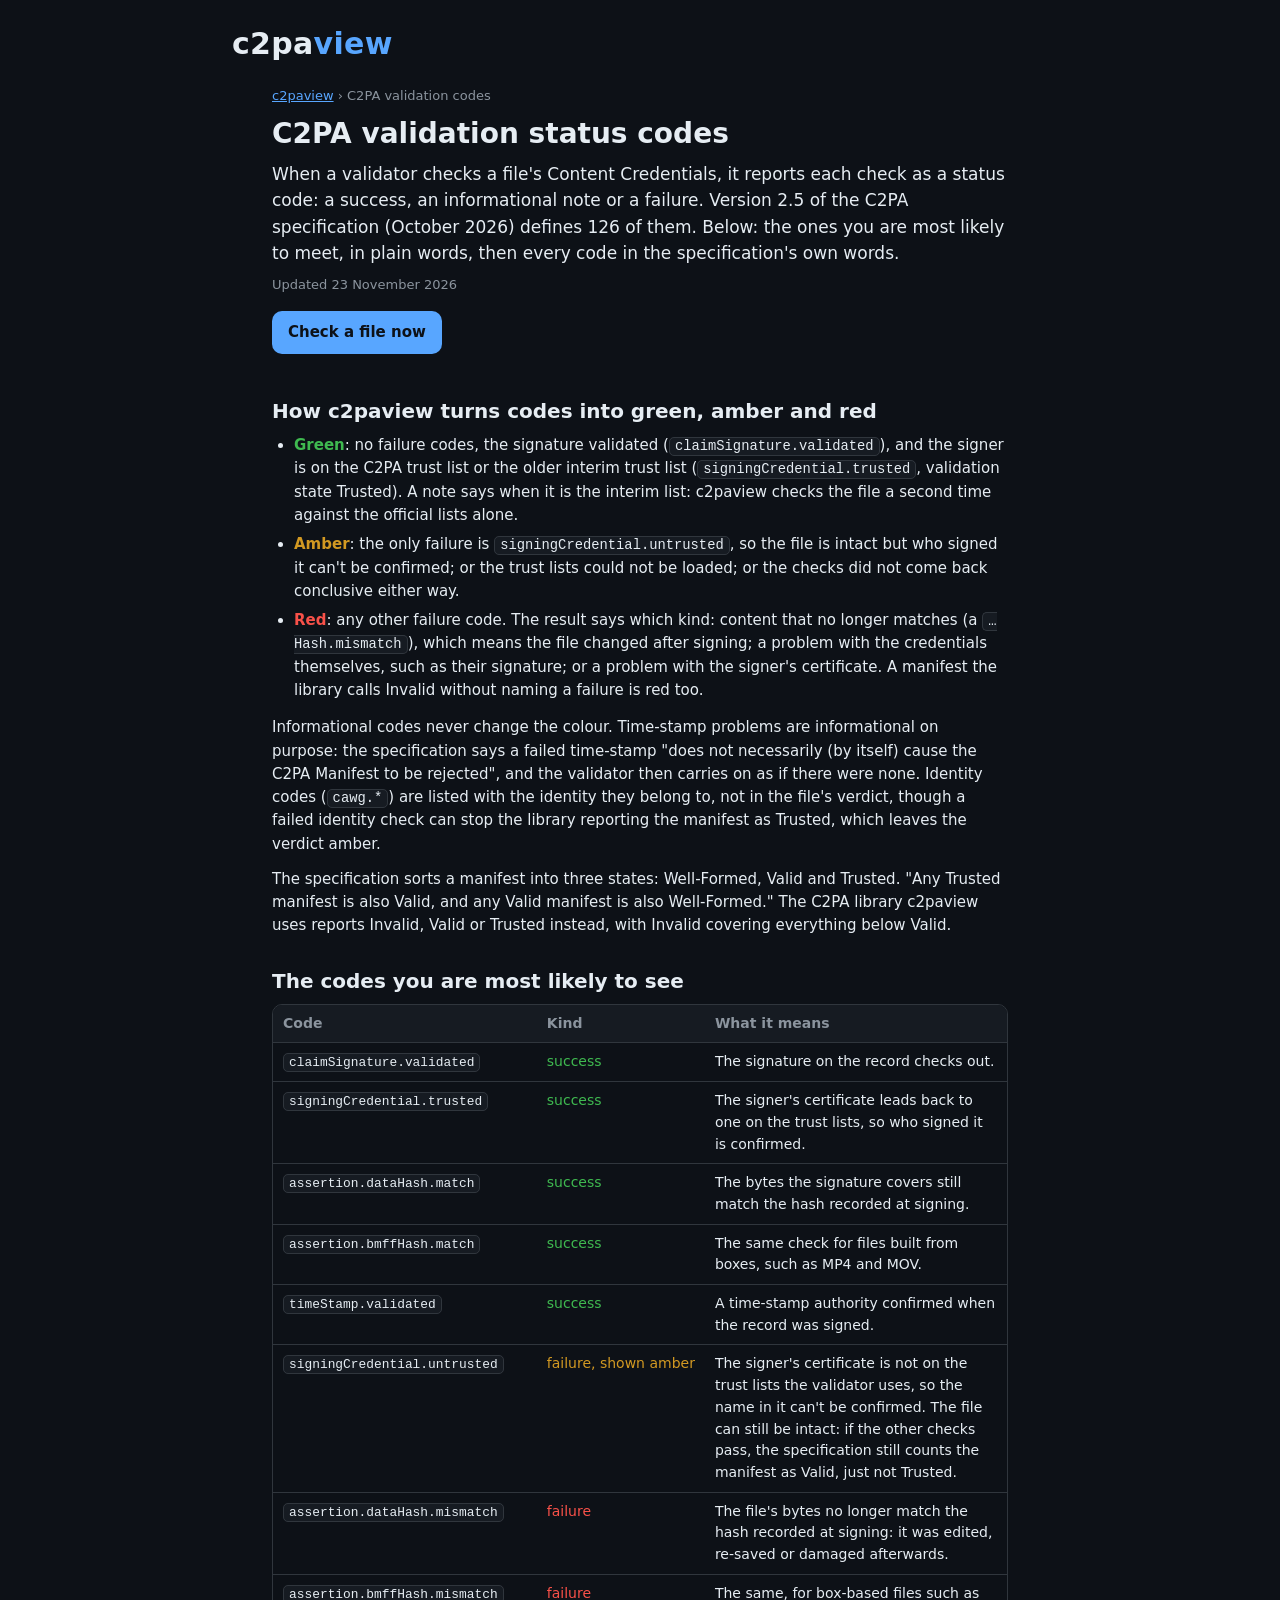
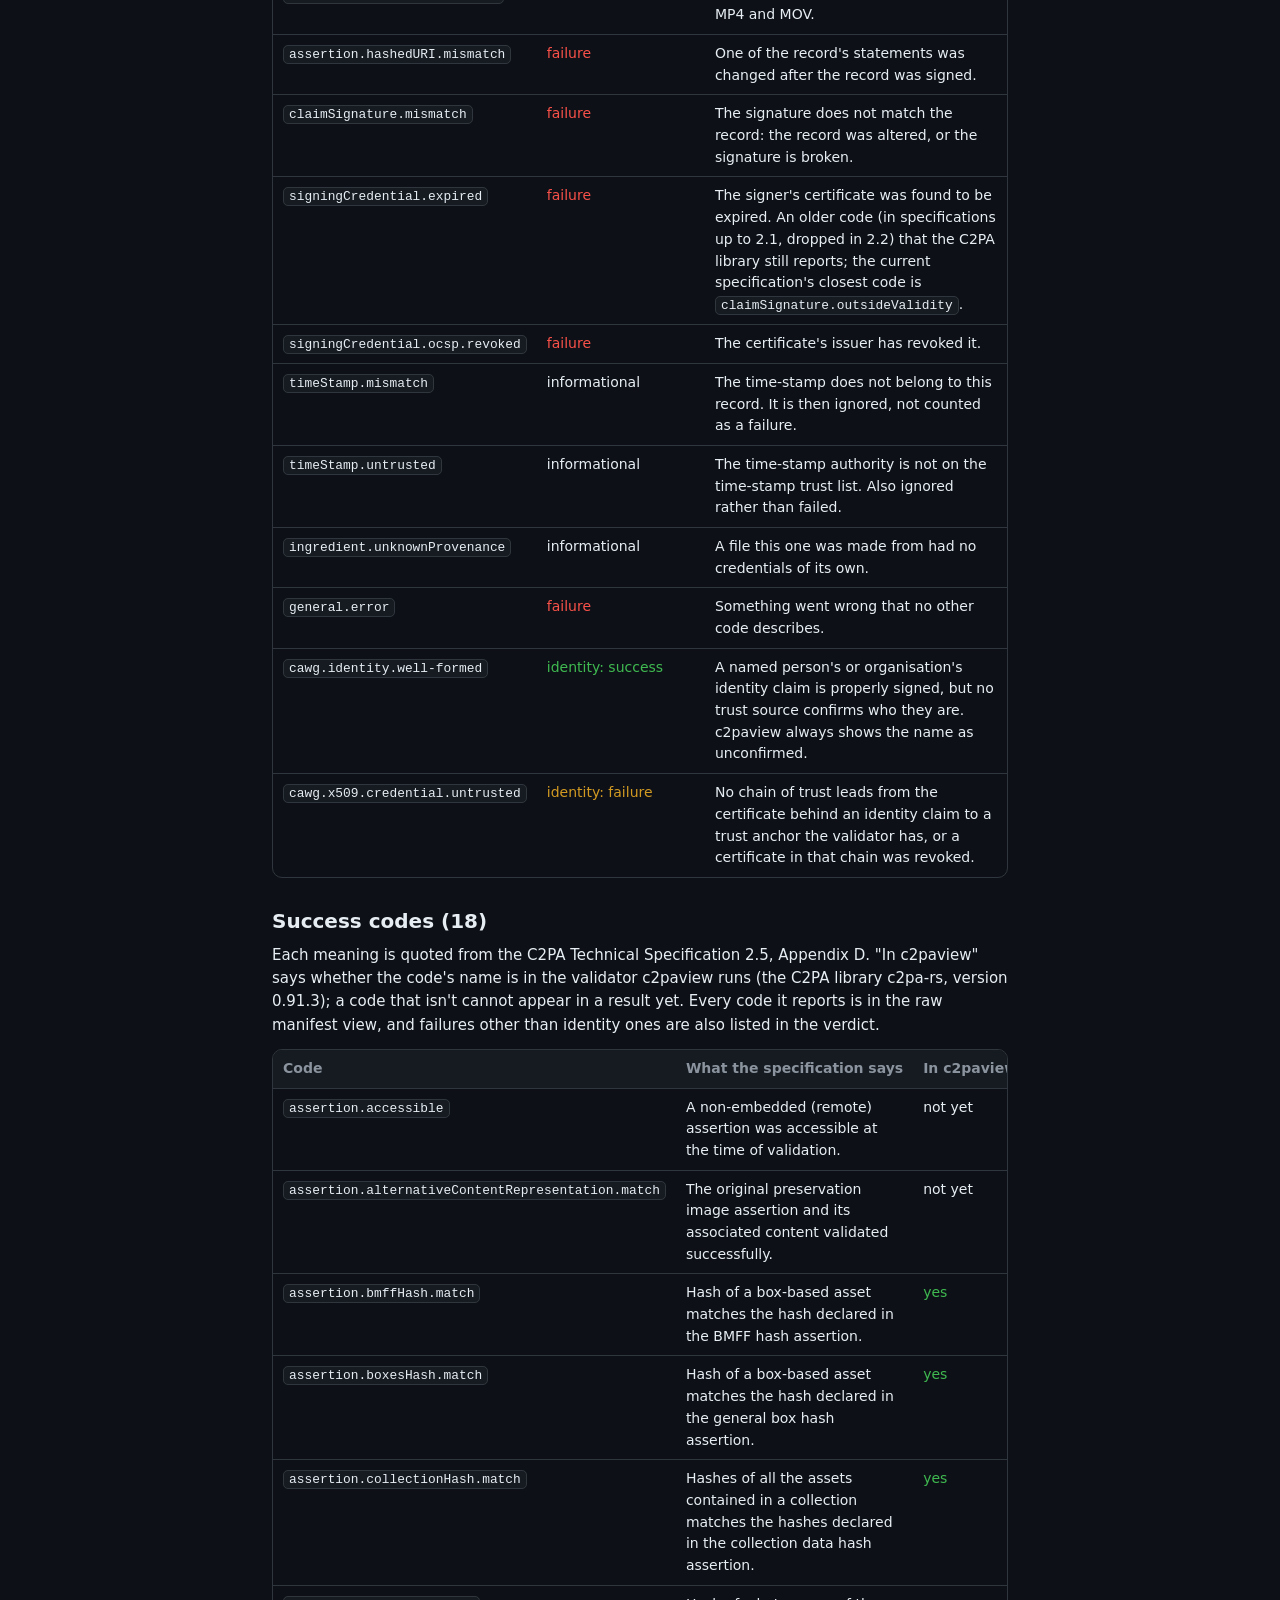
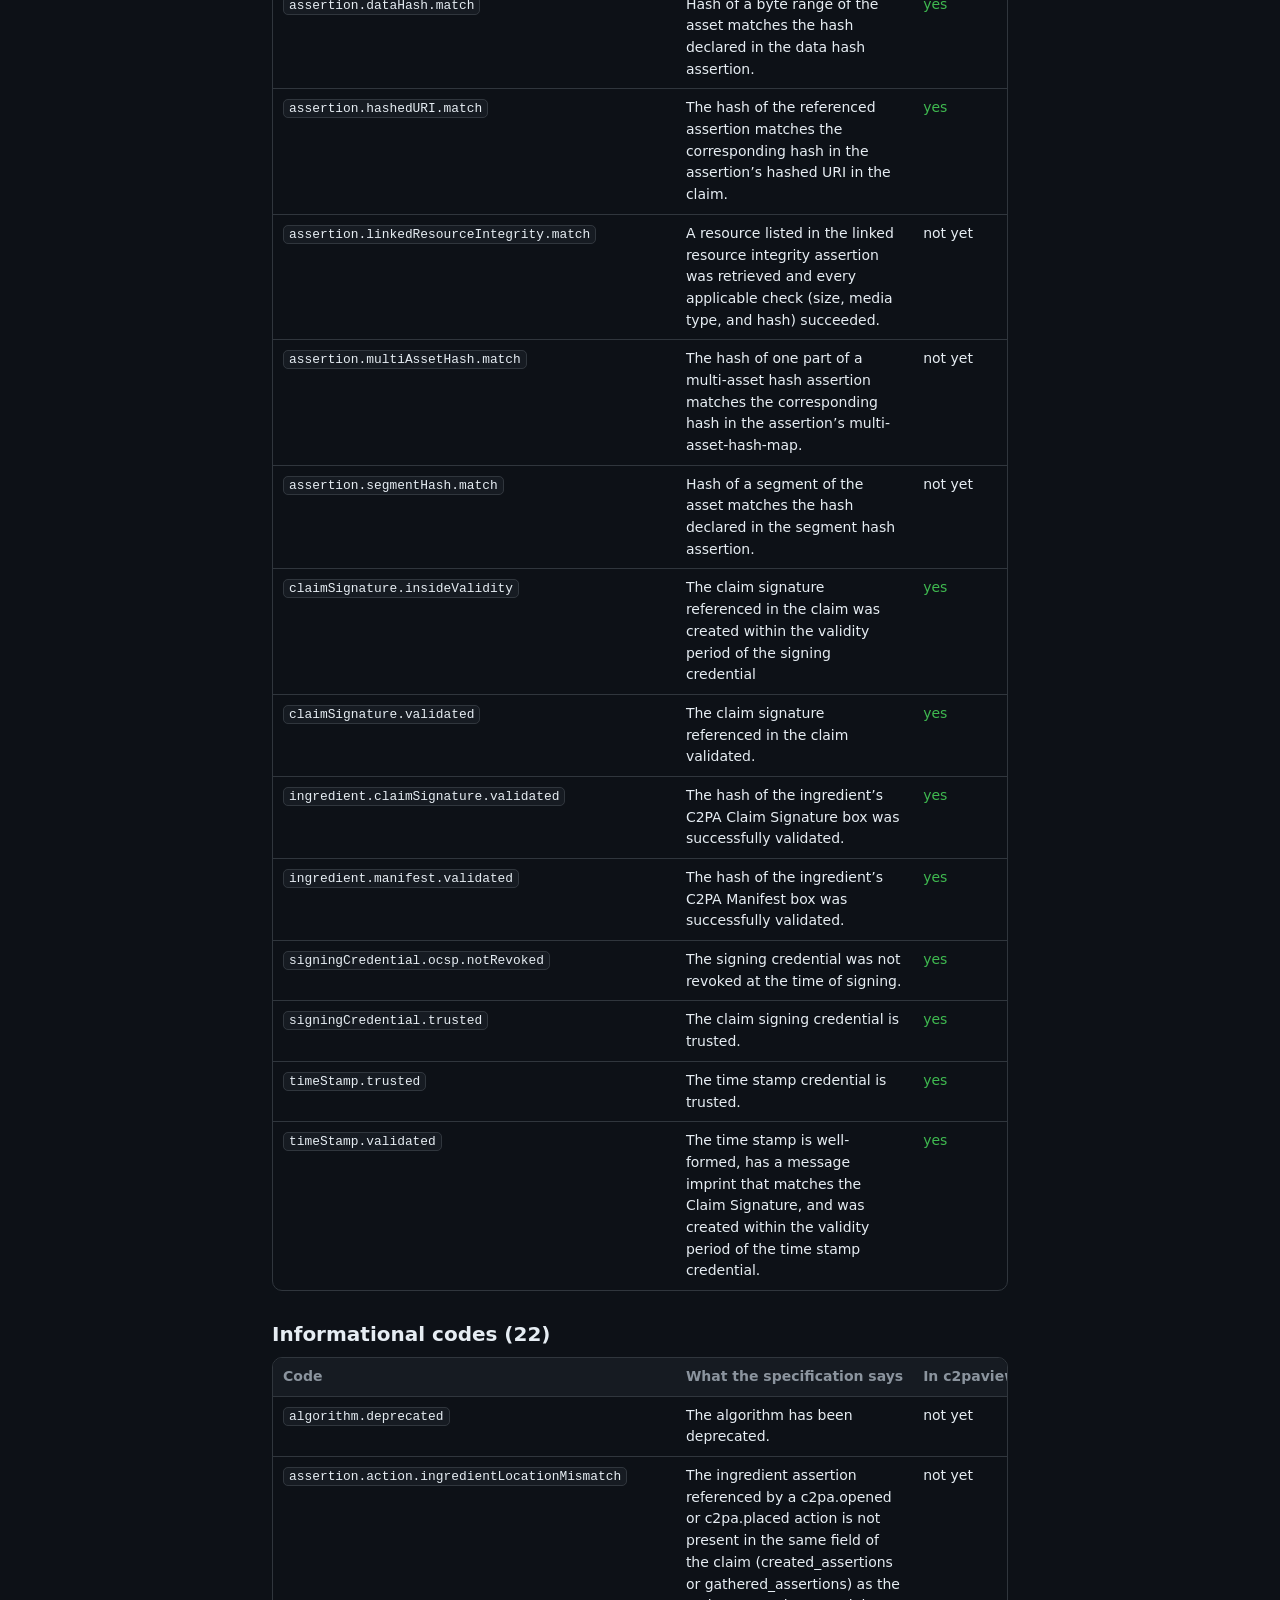
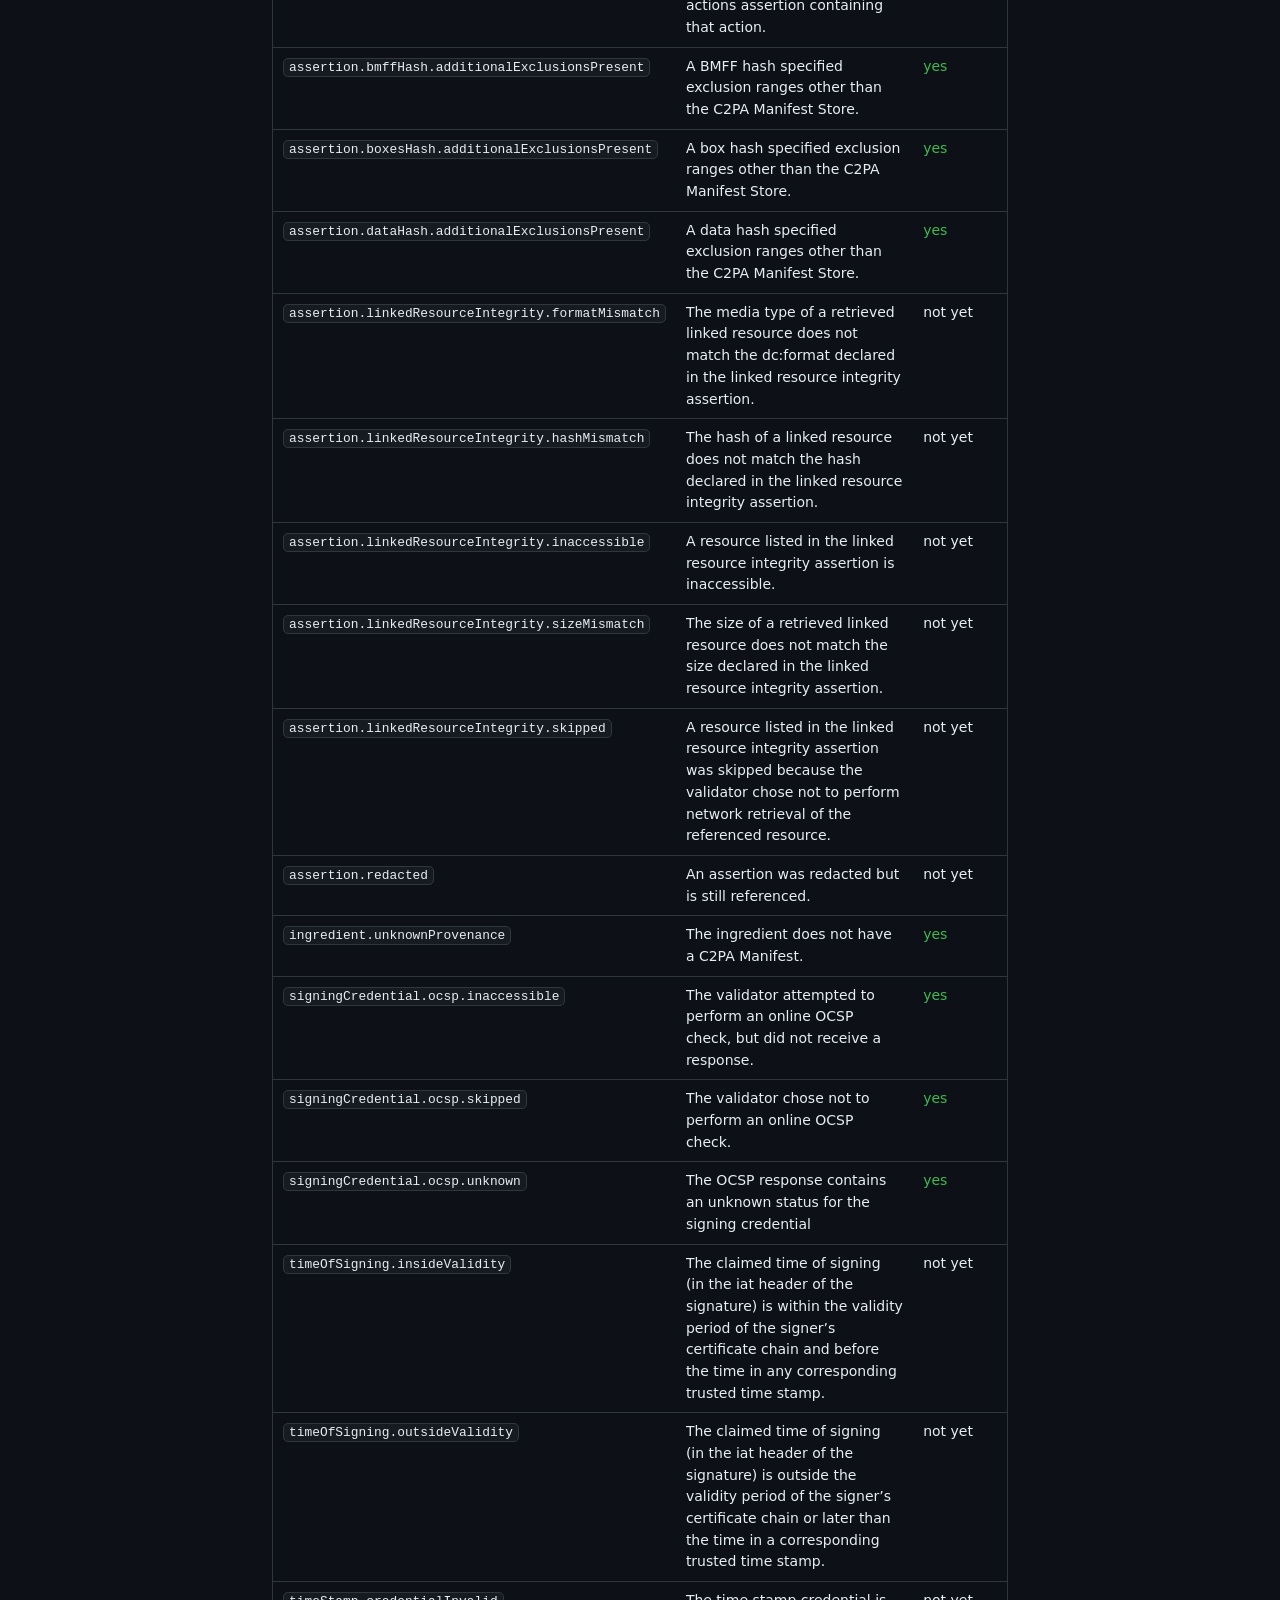
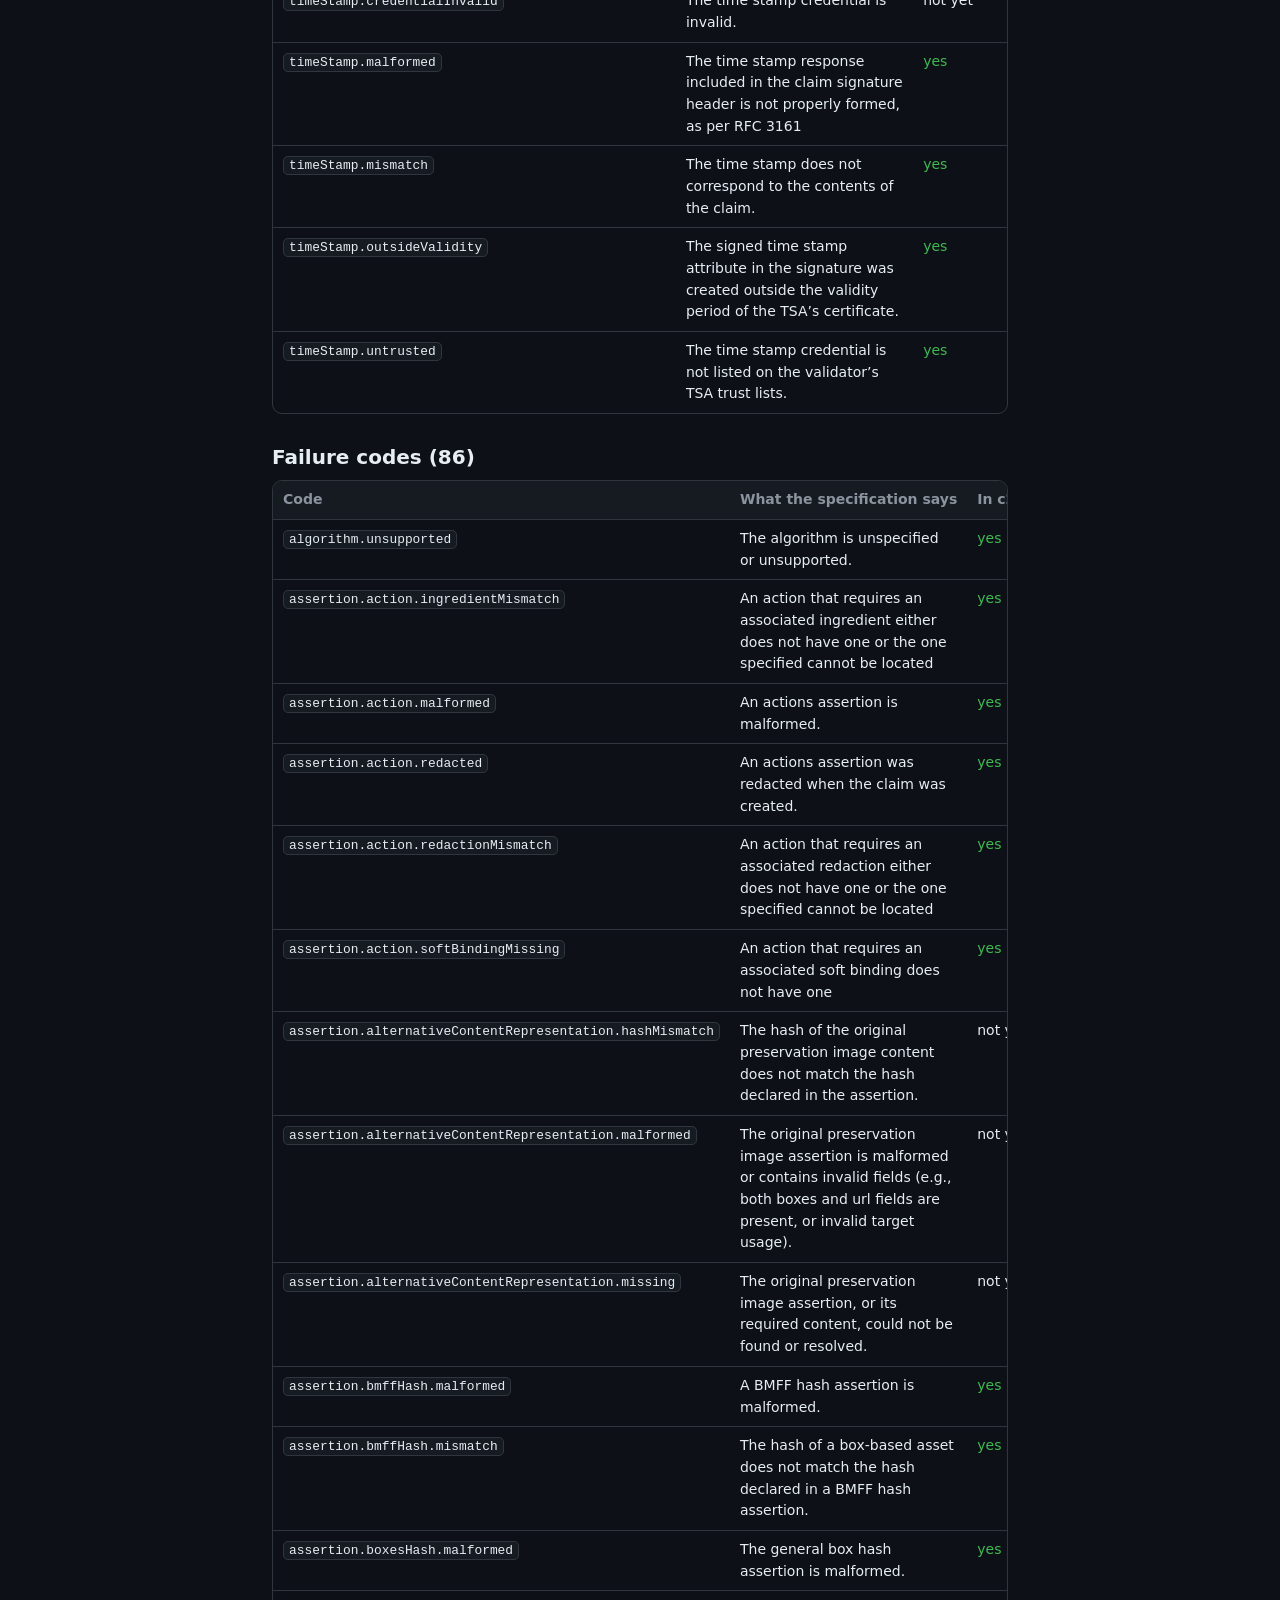
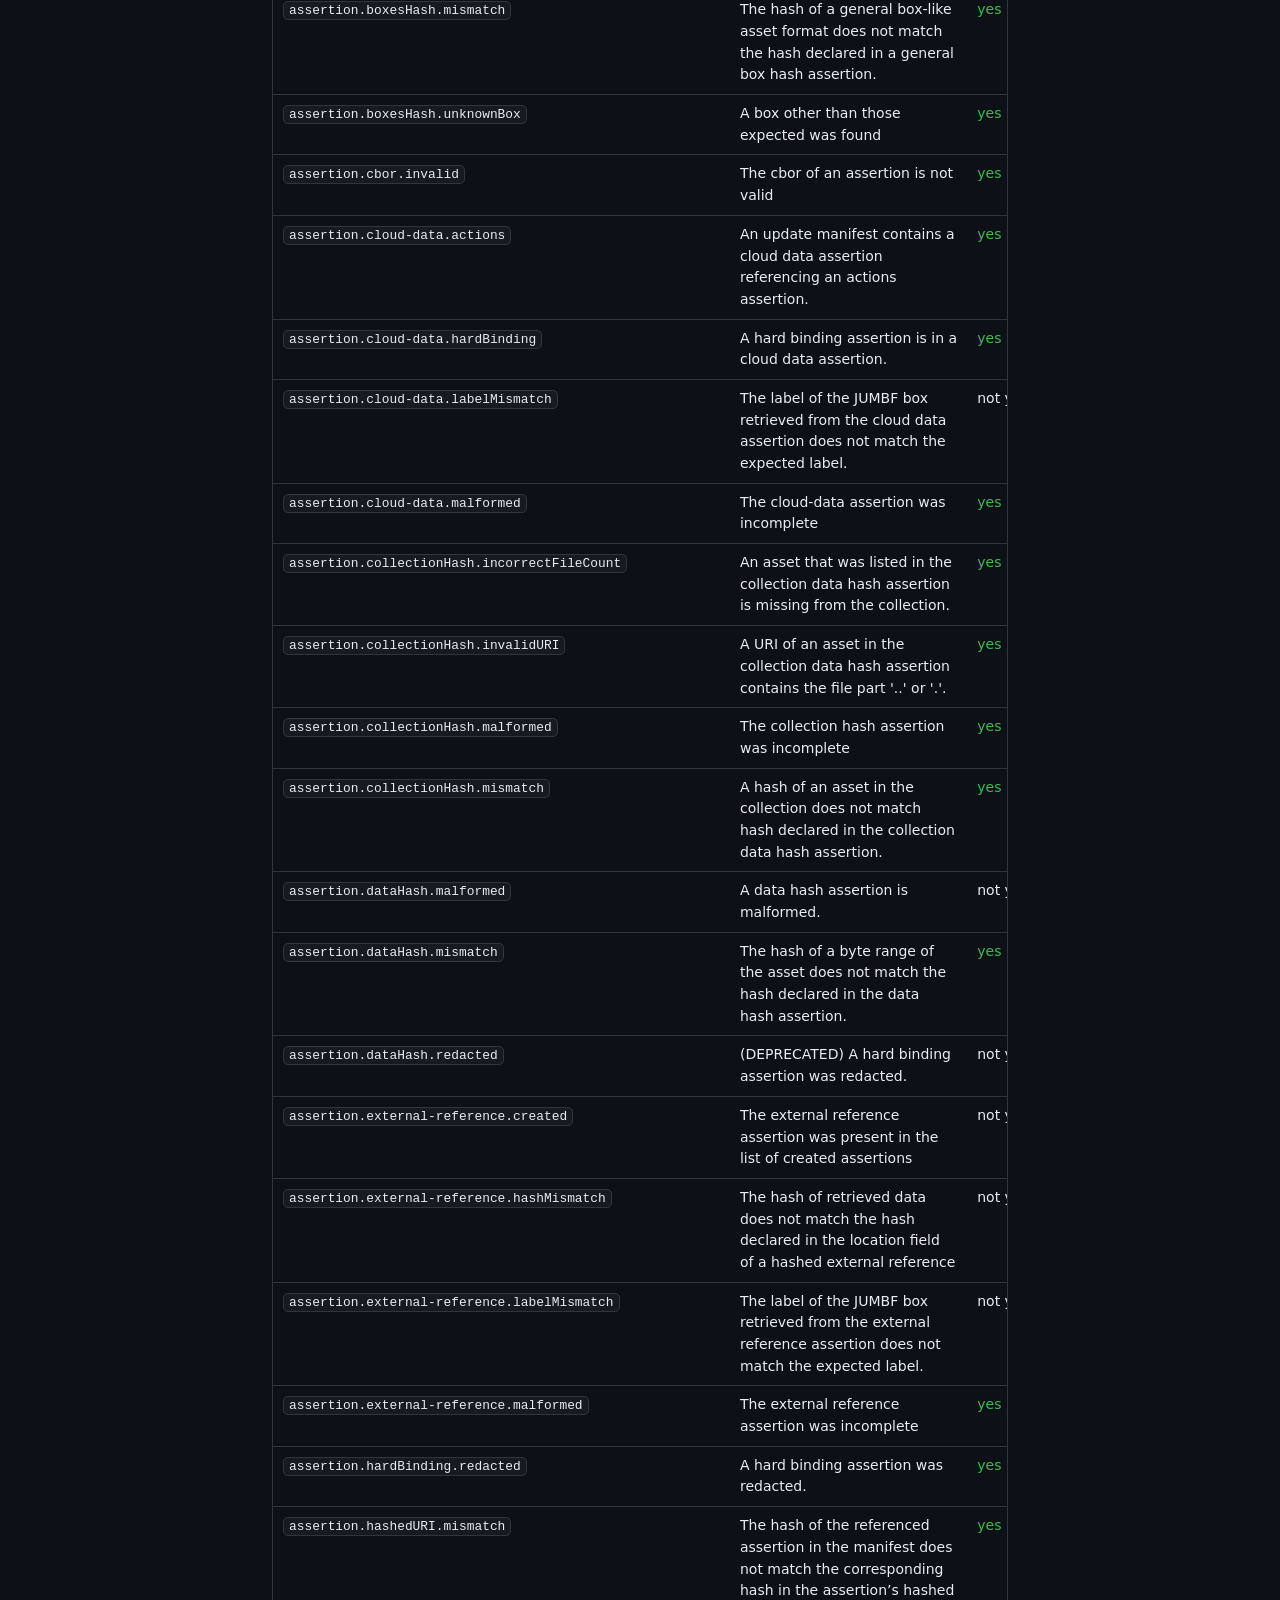
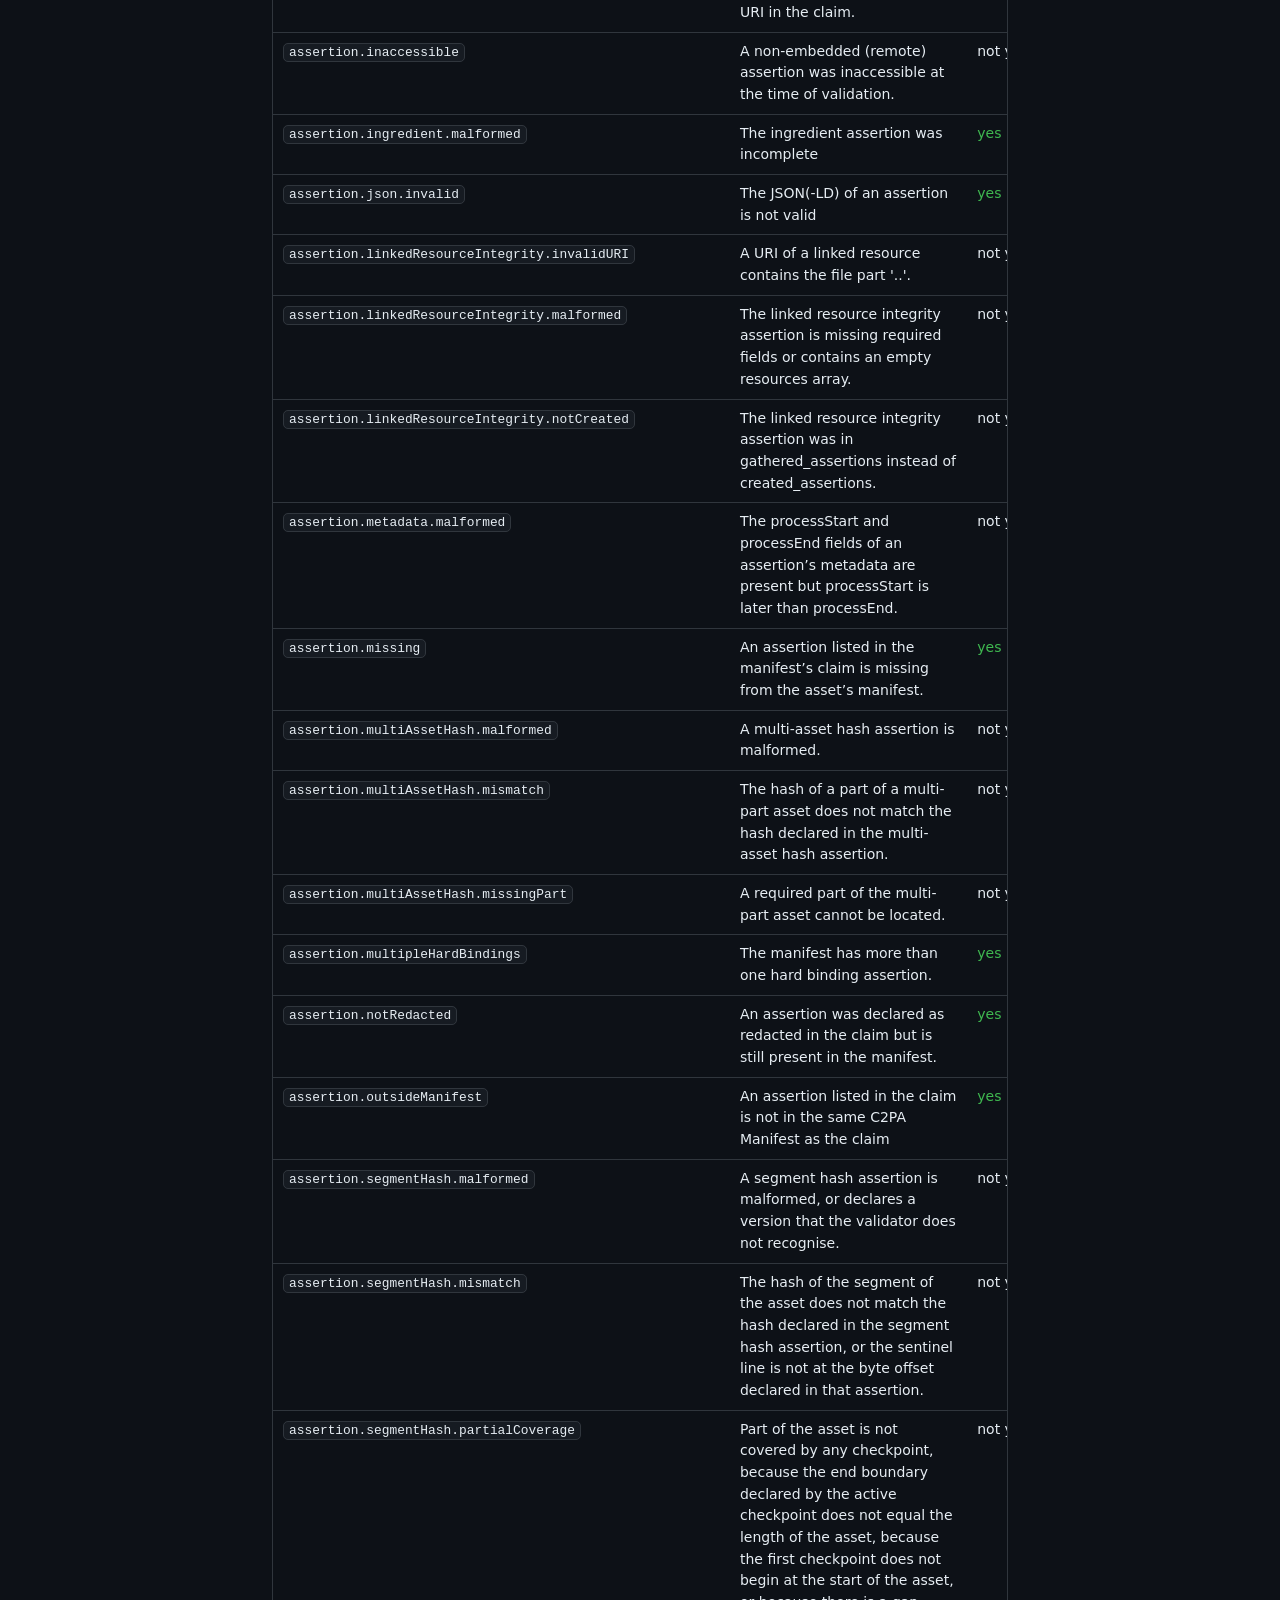
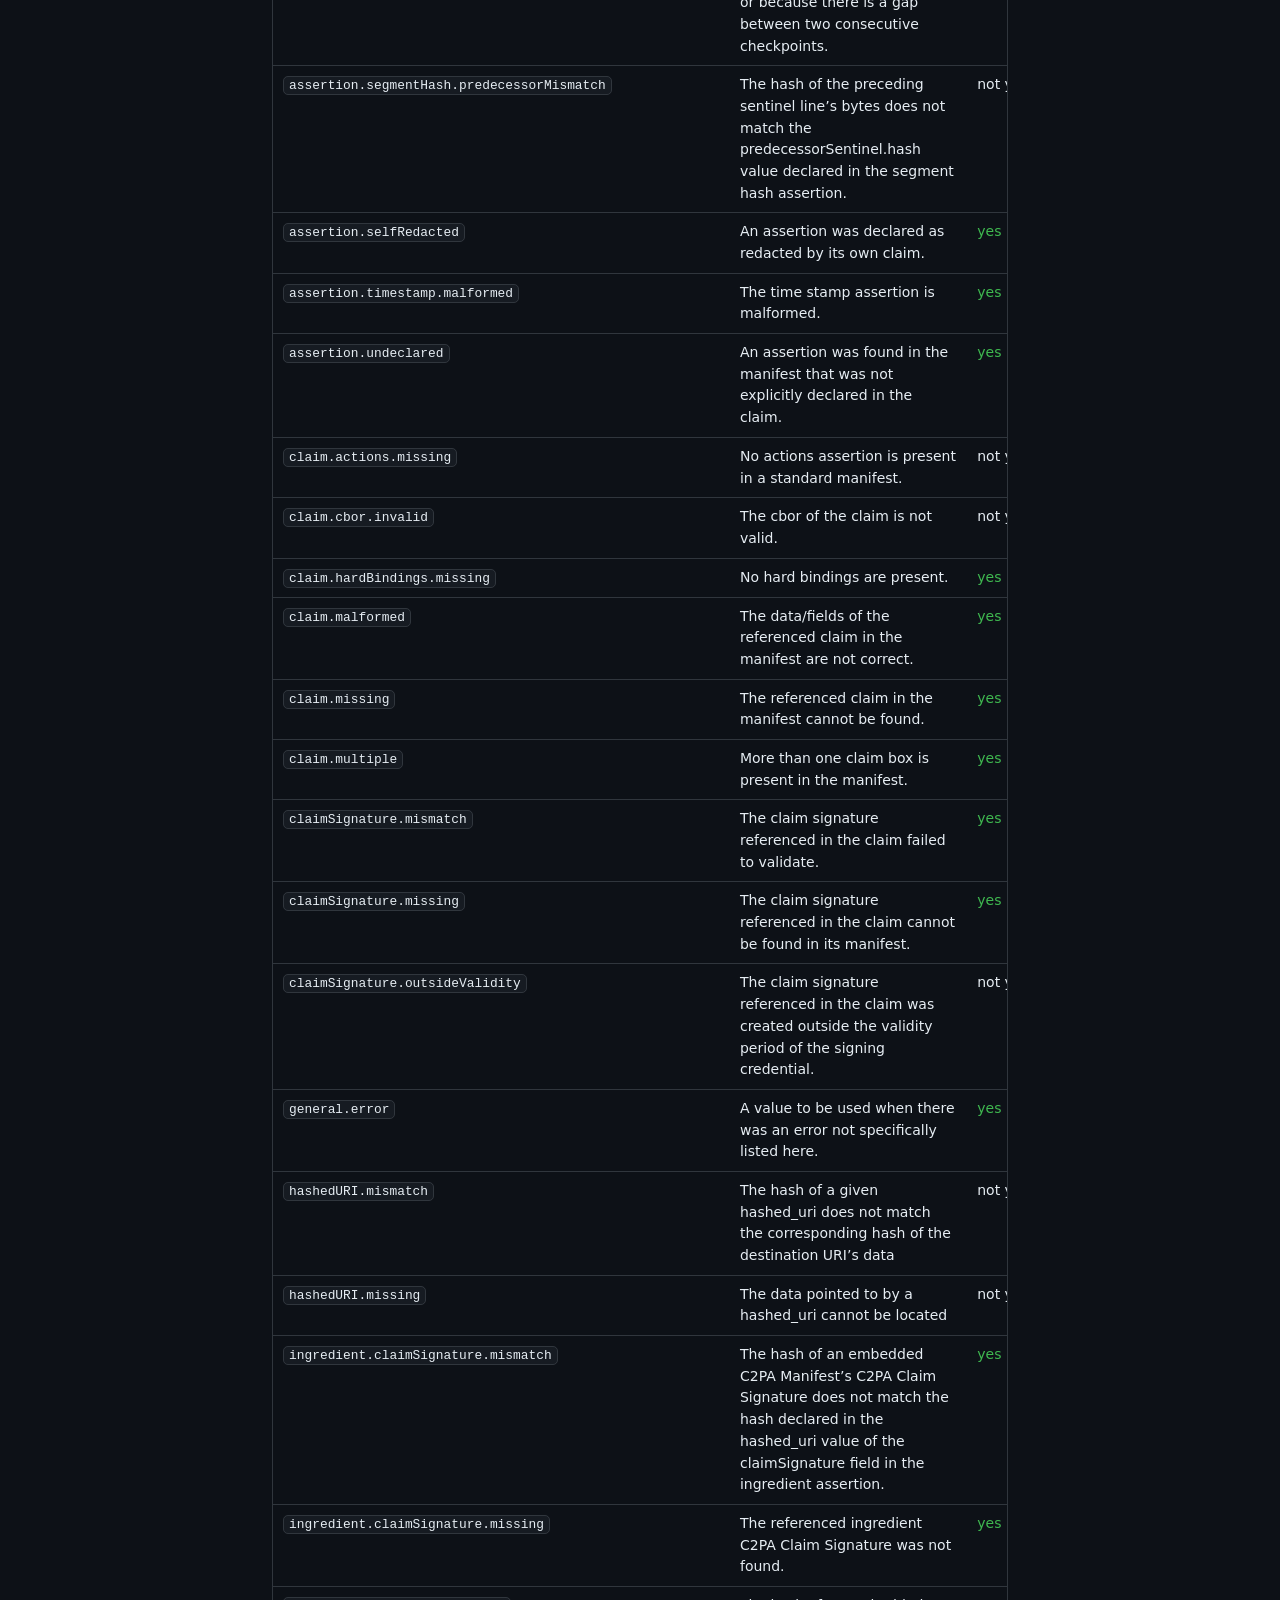
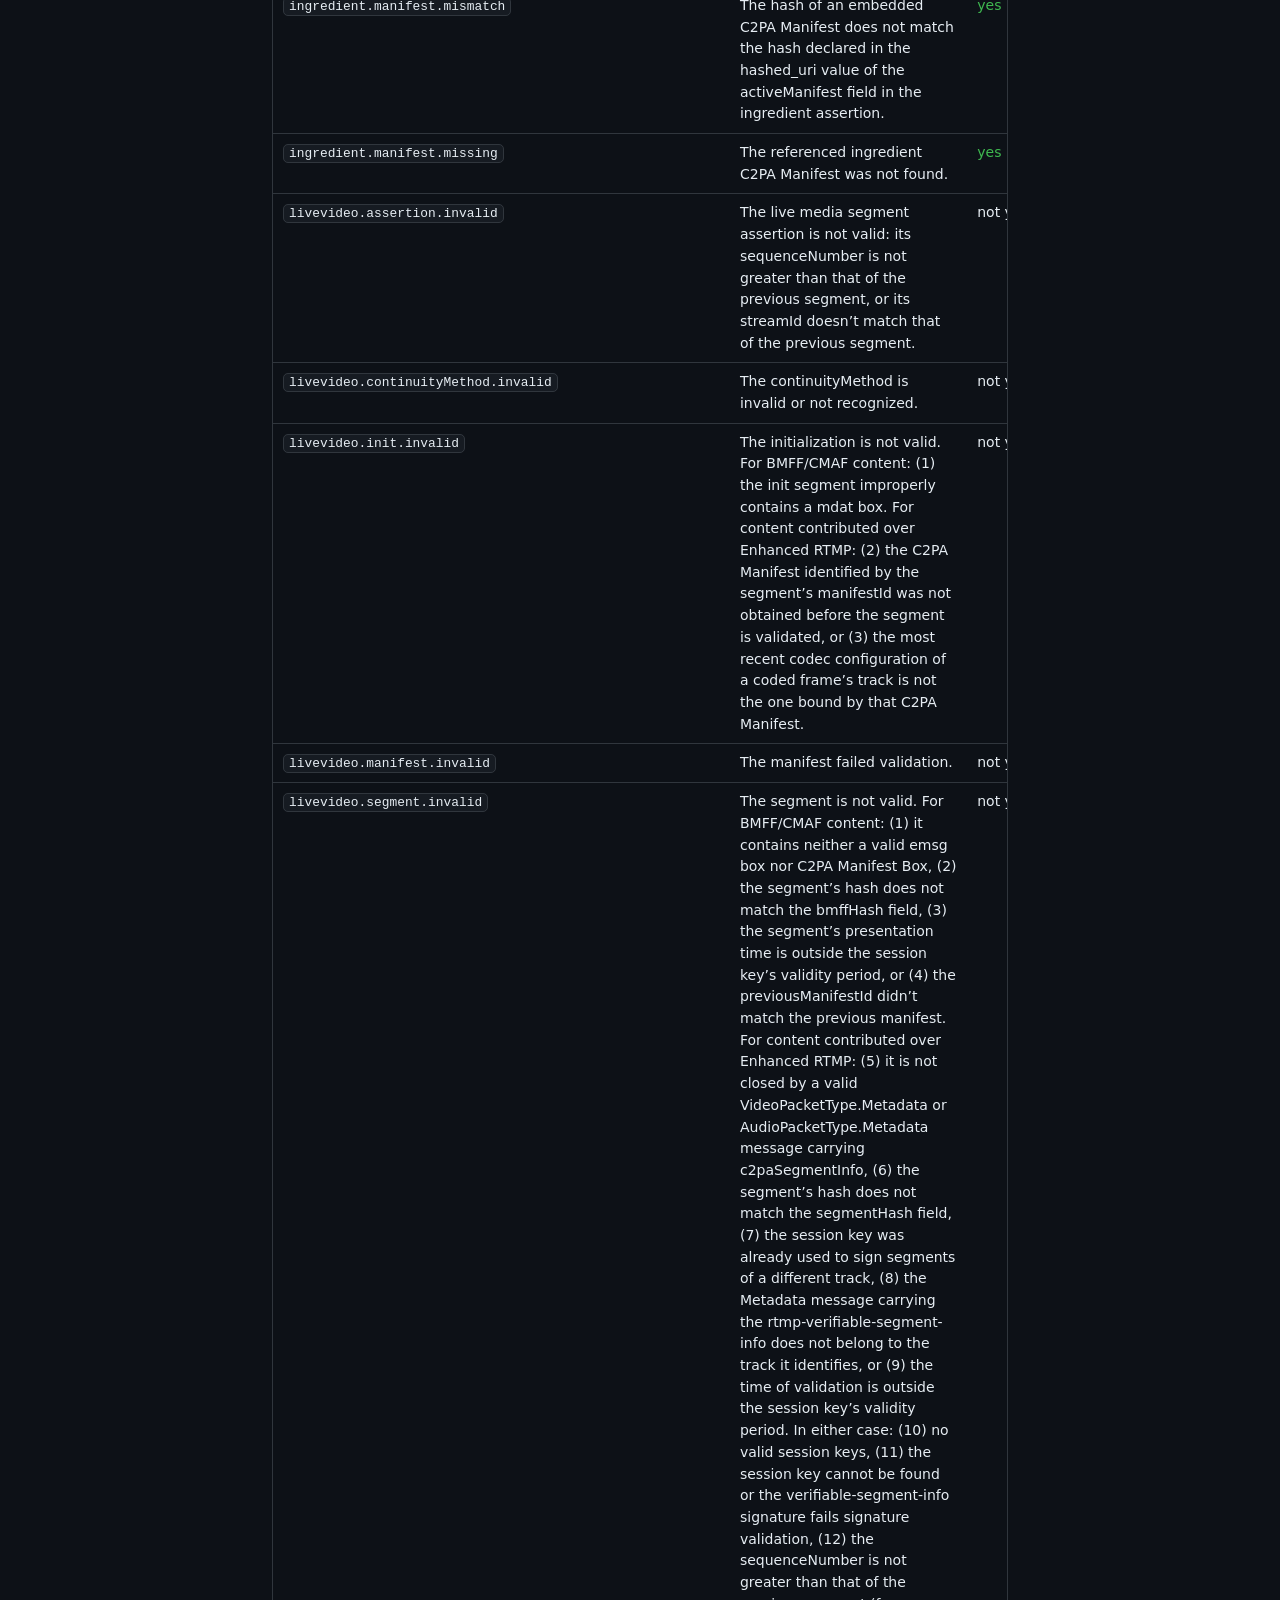
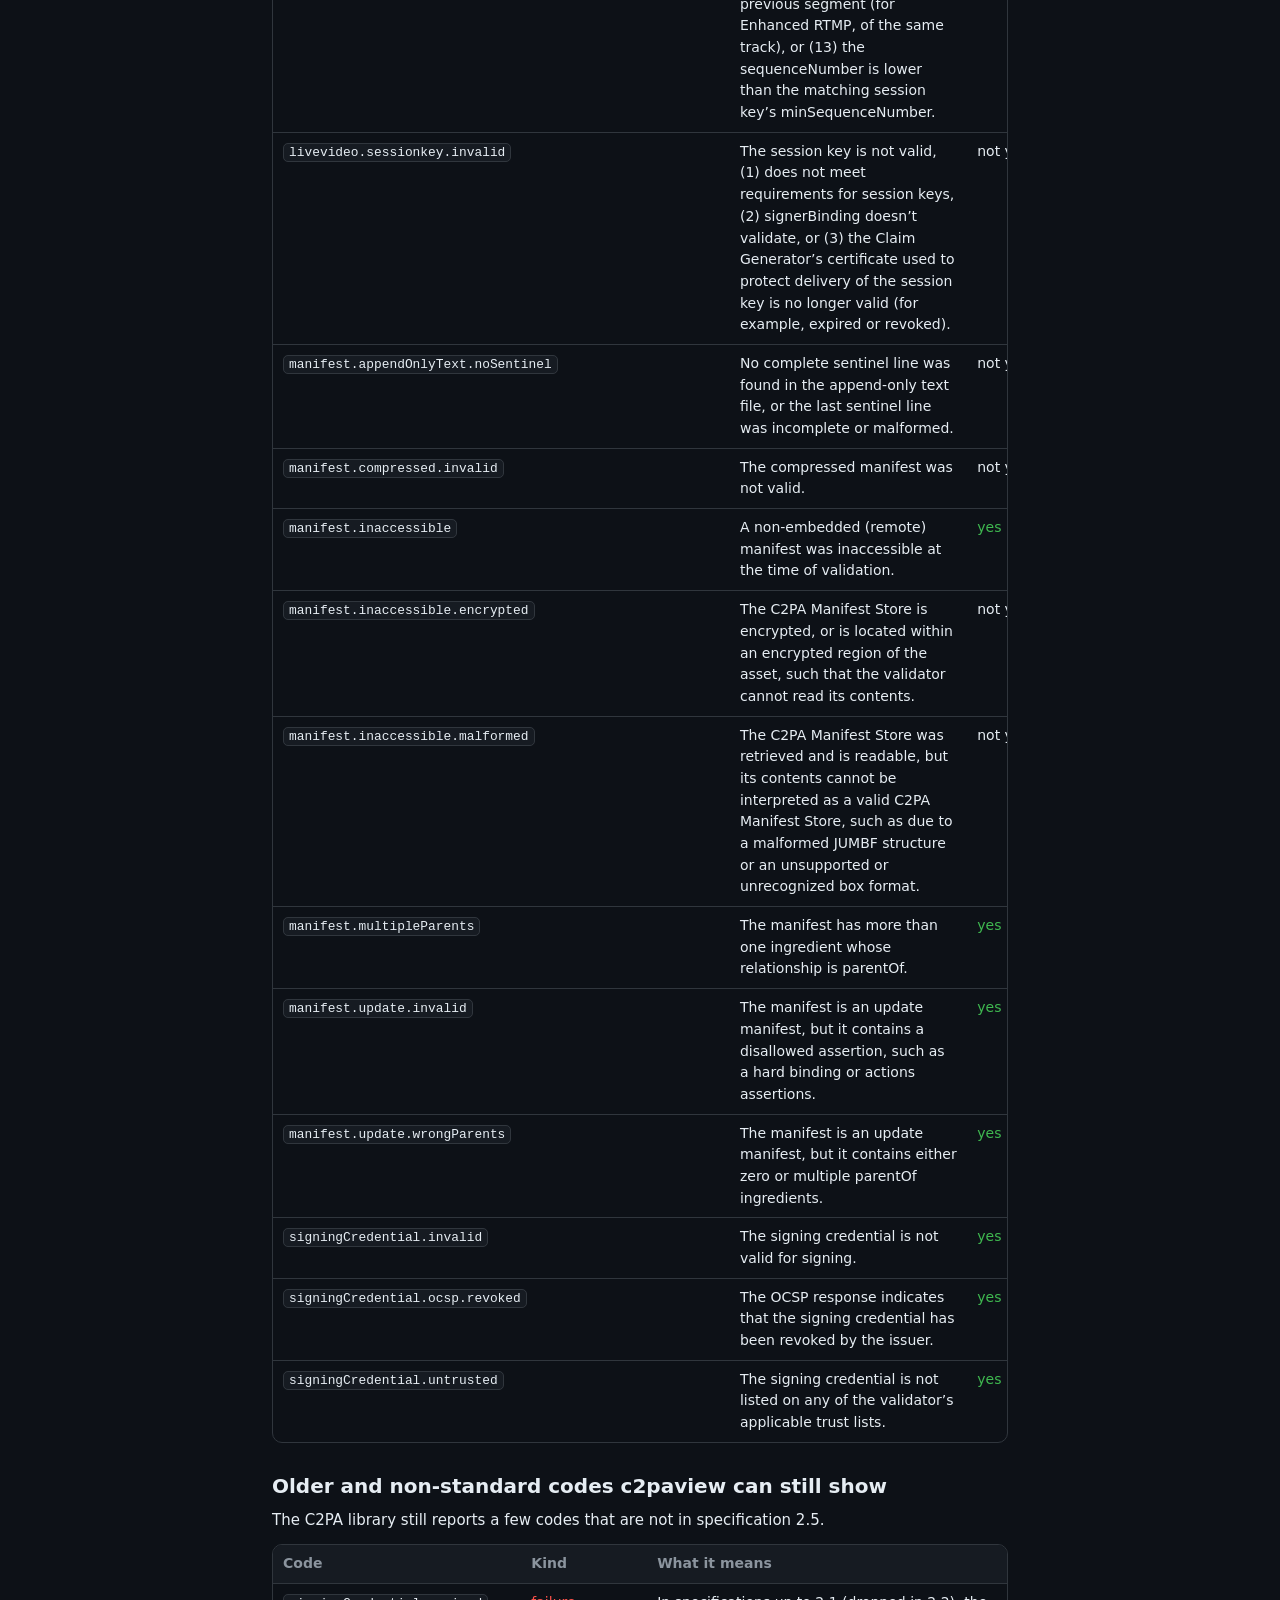
==== commit 6833d25e: "Green results say when the signer is on the interim trust list only (cv-v16) A trusted result is rea" ====
--- a/c2pa-validation-codes/index.html
+++ b/c2pa-validation-codes/index.html
@@ -41,7 +41,7 @@
         "mainEntityOfPage": "https://c2paview.com/c2pa-validation-codes/",
         "image": "https://c2paview.com/og-validation-codes.png",
         "datePublished": "2026-11-22",
-        "dateModified": "2026-11-22",
+        "dateModified": "2026-11-23",
         "inLanguage": "en",
         "isPartOf": { "@type": "WebSite", "name": "c2paview", "url": "https://c2paview.com/" }
       },
@@ -100,13 +100,13 @@
     <p class="lead">When a validator checks a file's Content Credentials, it reports each check as a status code: a
       success, an informational note or a failure. Version 2.5 of the C2PA specification (October 2026) defines 126 of
       them. Below: the ones you are most likely to meet, in plain words, then every code in the specification's own words.</p>
-    <p class="updated">Updated 22 November 2026</p>
+    <p class="updated">Updated 23 November 2026</p>
     <a class="cta" href="/">Check a file now</a>
 
     <h2 id="colours">How c2paview turns codes into green, amber and red</h2>
     <ul>
       <li><strong class="cat good">Green</strong>: no failure codes, the signature validated
-        (<code>claimSignature.validated</code>), and the signer is on the C2PA trust list or the older interim trust list (<code>signingCredential.trusted</code>, validation state Trusted).</li>
+        (<code>claimSignature.validated</code>), and the signer is on the C2PA trust list or the older interim trust list (<code>signingCredential.trusted</code>, validation state Trusted). A note says when it is the interim list: c2paview checks the file a second time against the official lists alone.</li>
       <li><strong class="cat warn">Amber</strong>: the only failure is <code>signingCredential.untrusted</code>, so the
         file is intact but who signed it can't be confirmed; or the trust lists could not be loaded; or the checks did not
         come back conclusive either way.</li>
--- a/styles.css
+++ b/styles.css
@@ -46,6 +46,7 @@
 .verdict-msg li { margin: 3px 0; }
 .verdict-msg li code { opacity: 0.8; }
 .verdict-msg .where { color: var(--muted); font-size: 12.5px; font-weight: 400; }
+.verdict-msg .trust-note { margin-top: 8px; font-weight: 400; font-size: 13.5px; color: var(--ink); }
 .verdict-msg .affected { margin-top: 8px; font-weight: 400; font-size: 13px; color: var(--muted); word-break: break-all; }
 
 .card { background: var(--panel); border: 1px solid var(--line); border-radius: 12px; padding: 14px 16px; margin-bottom: 12px; }
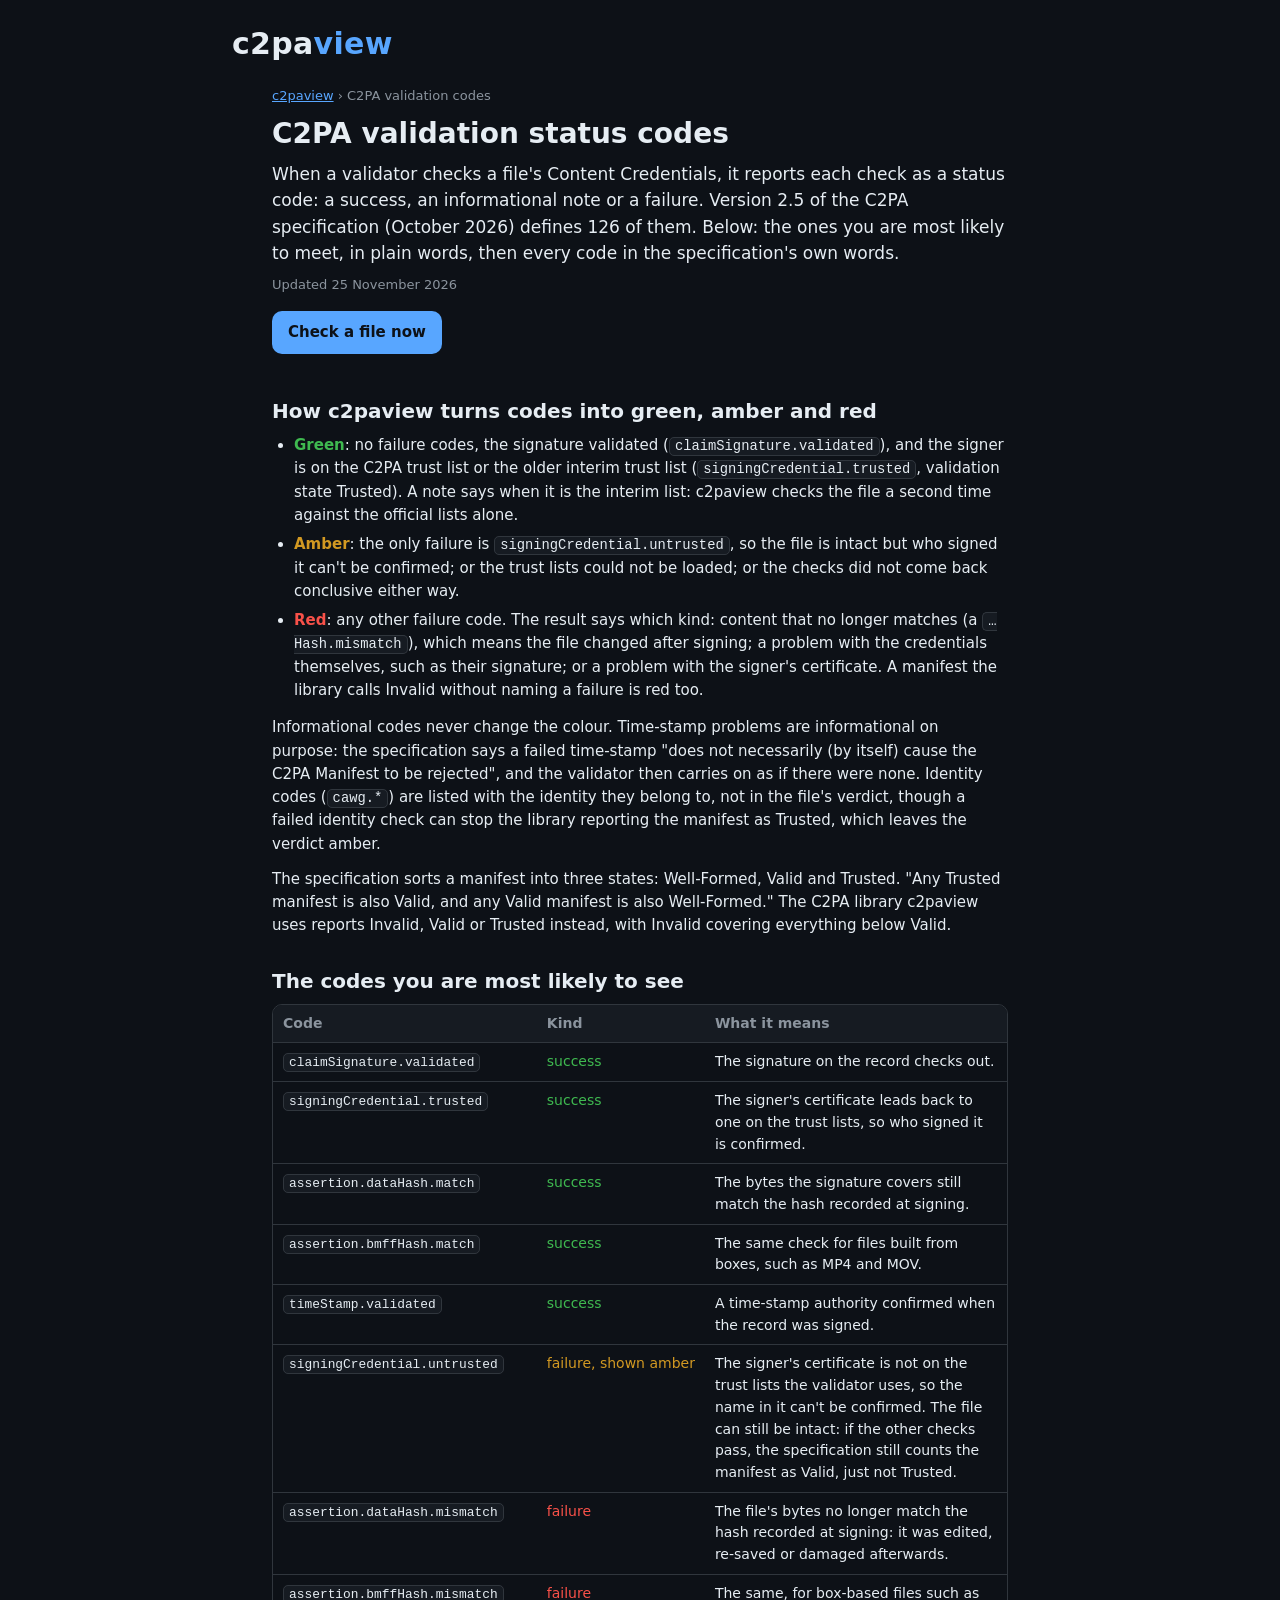
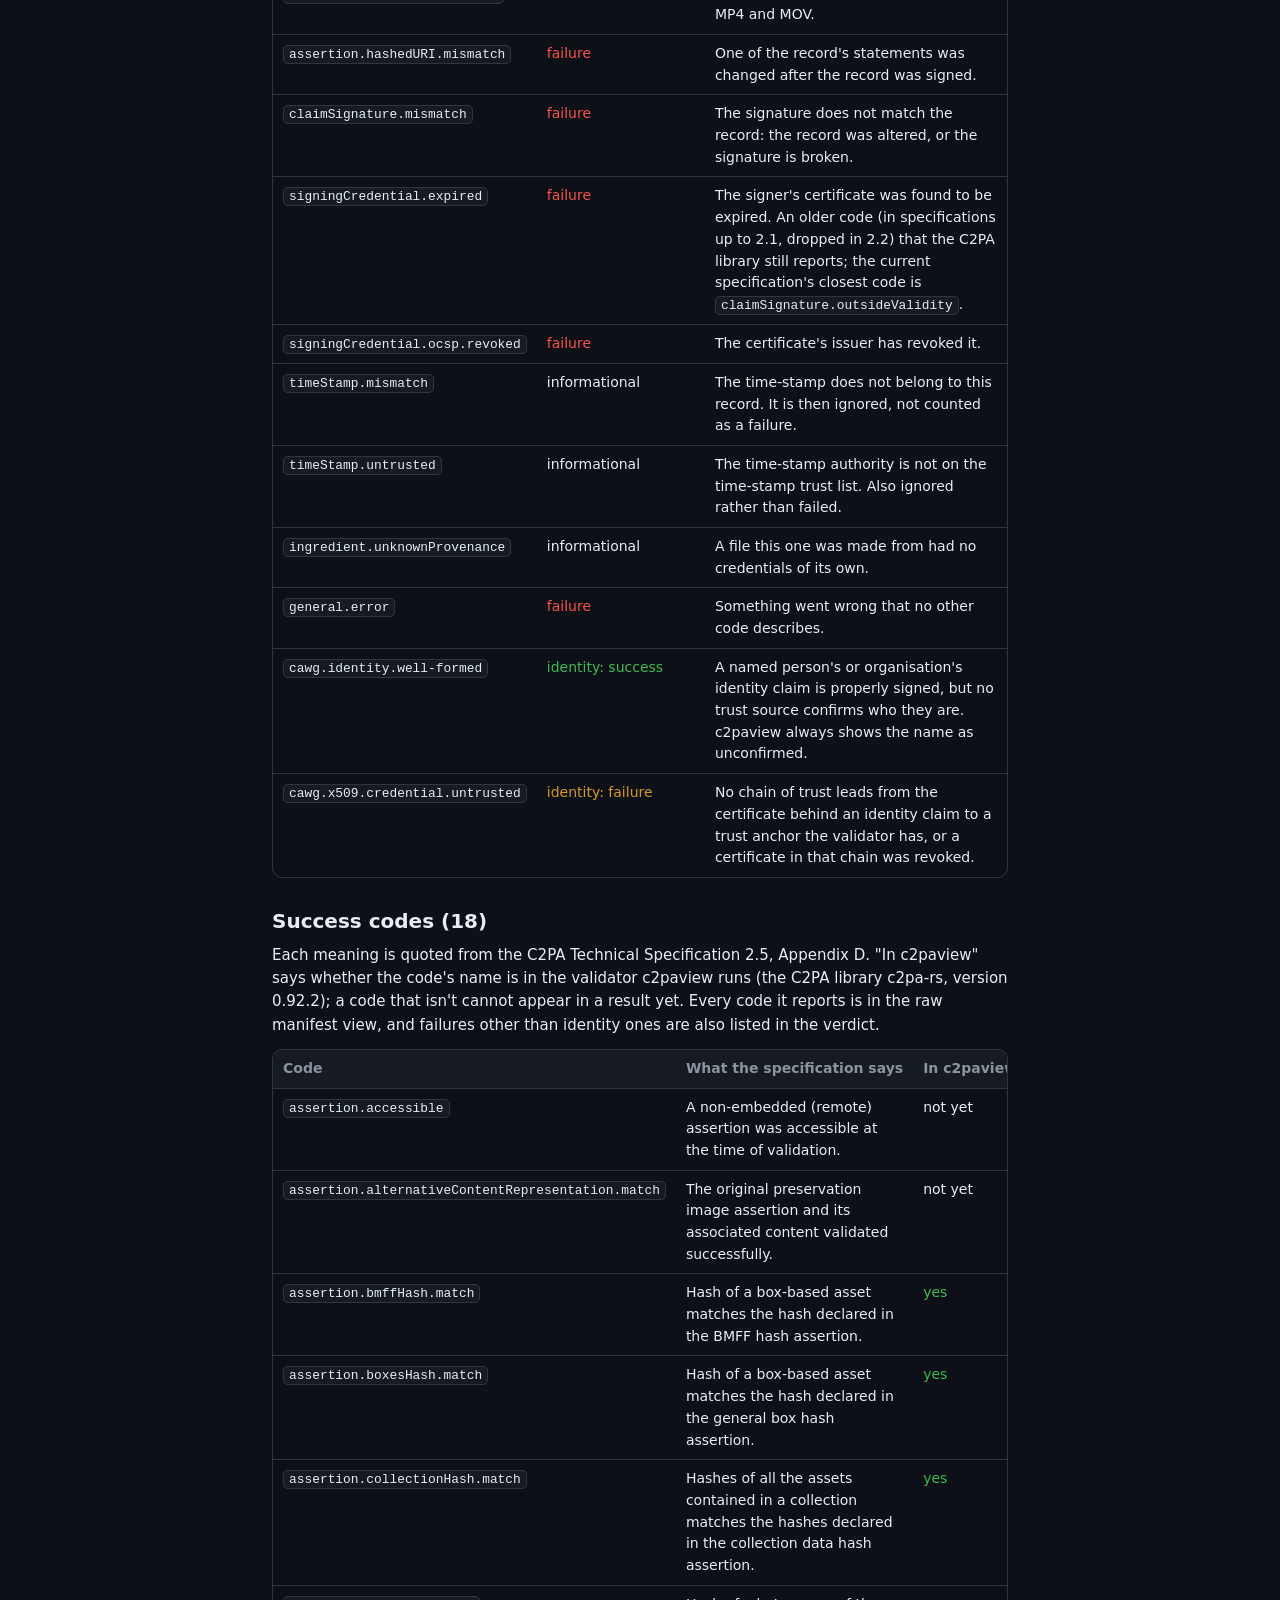
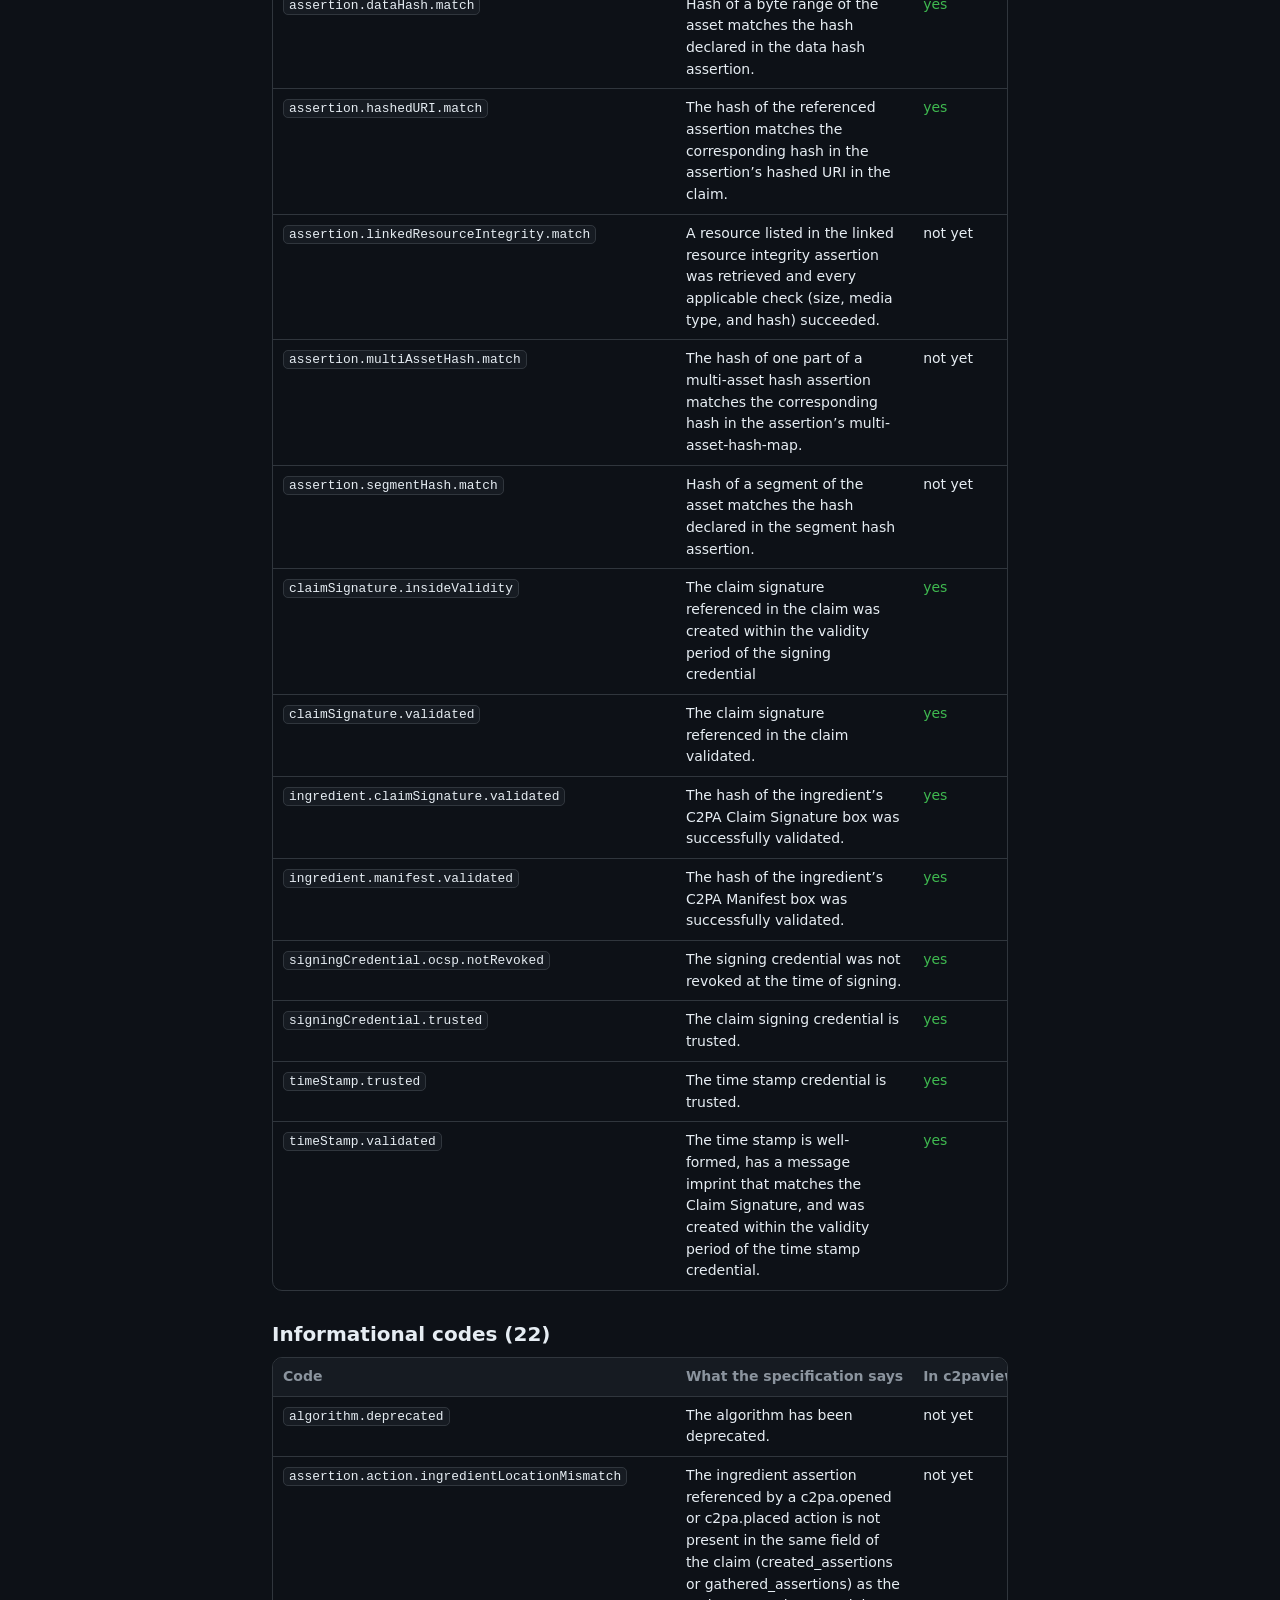
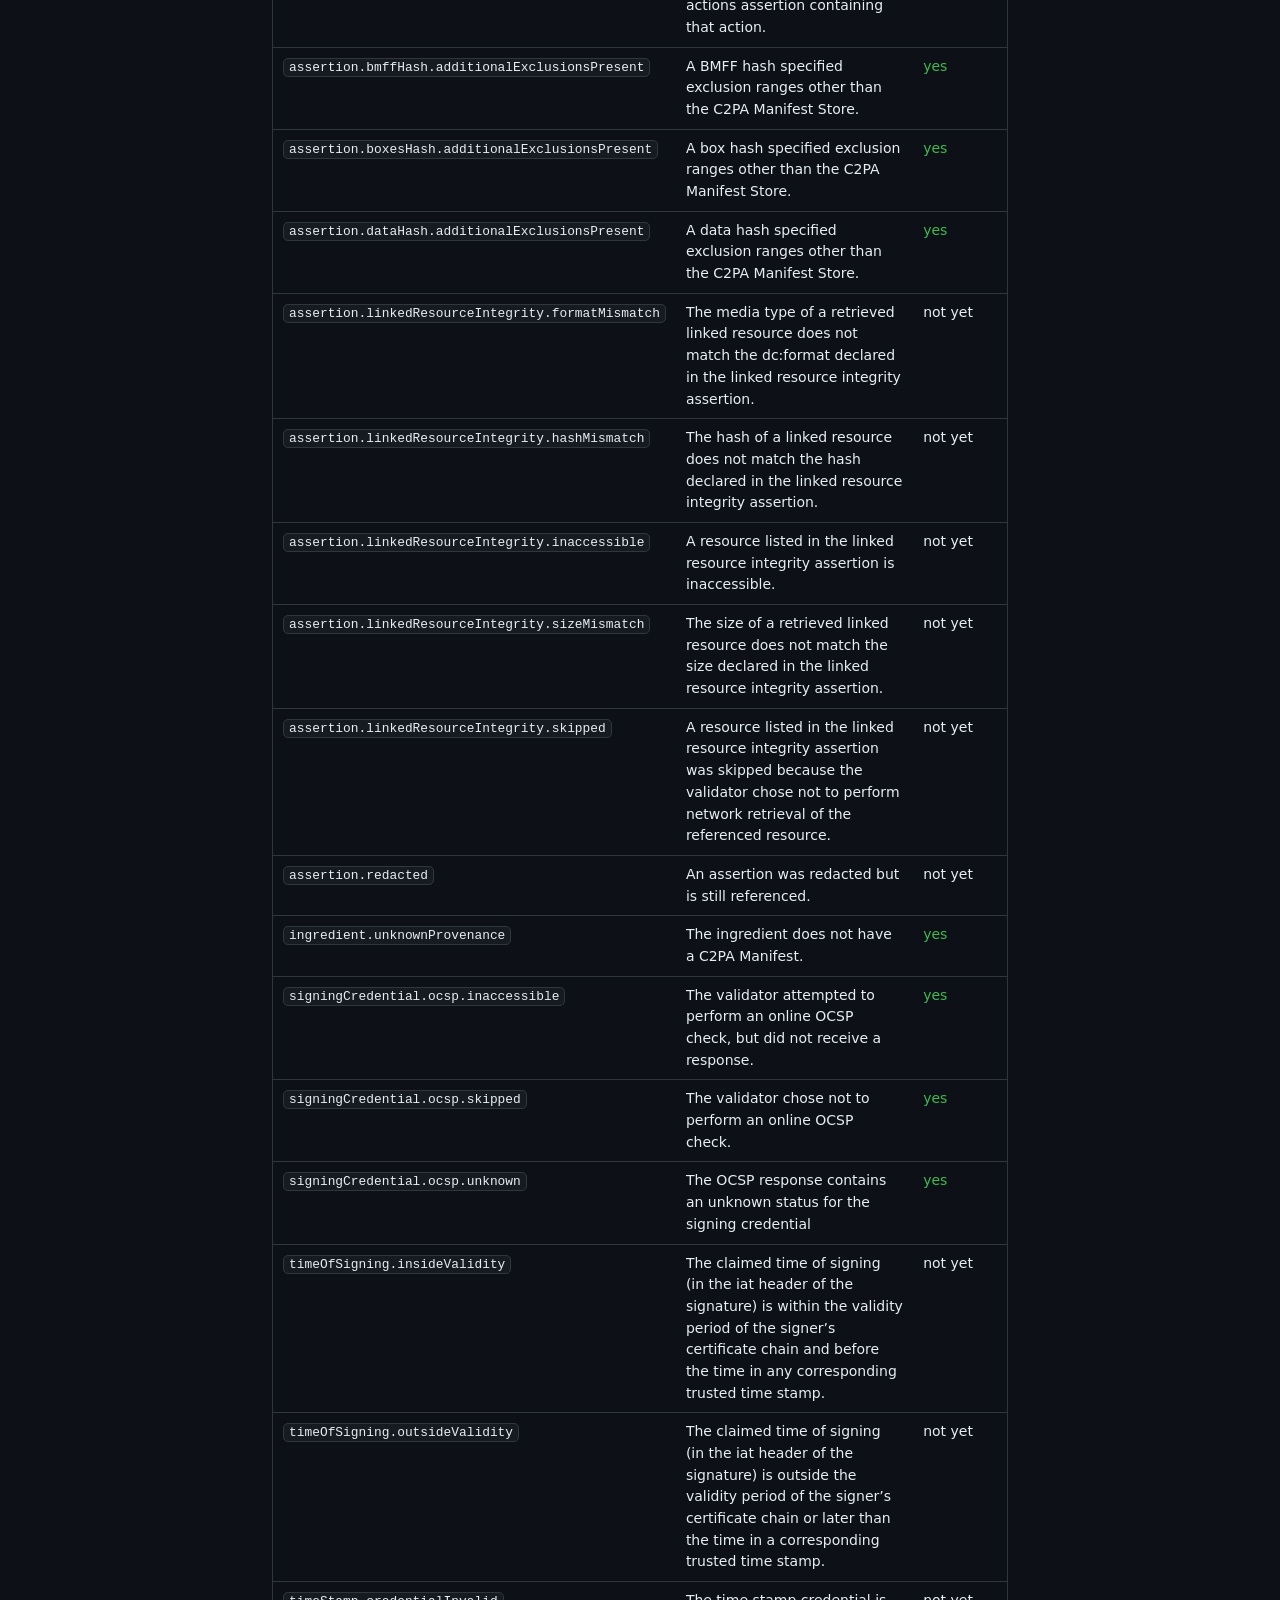
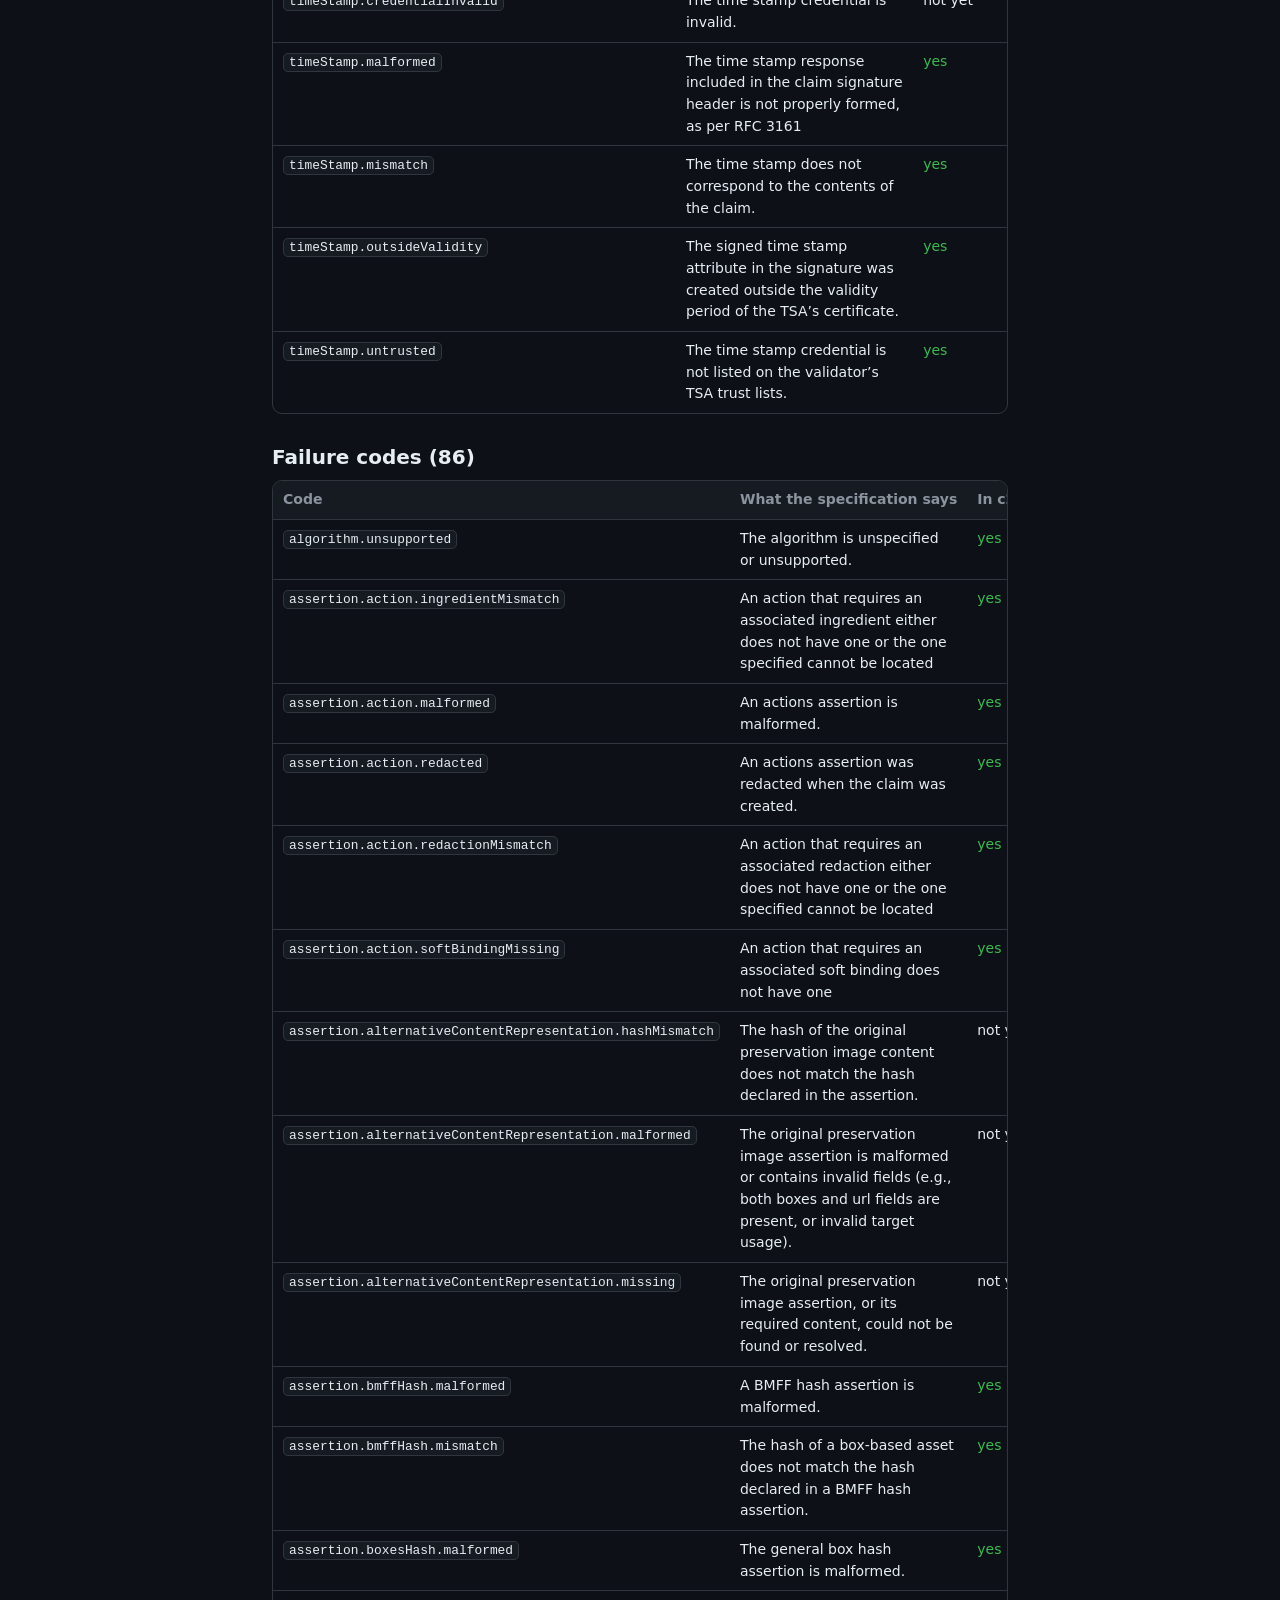
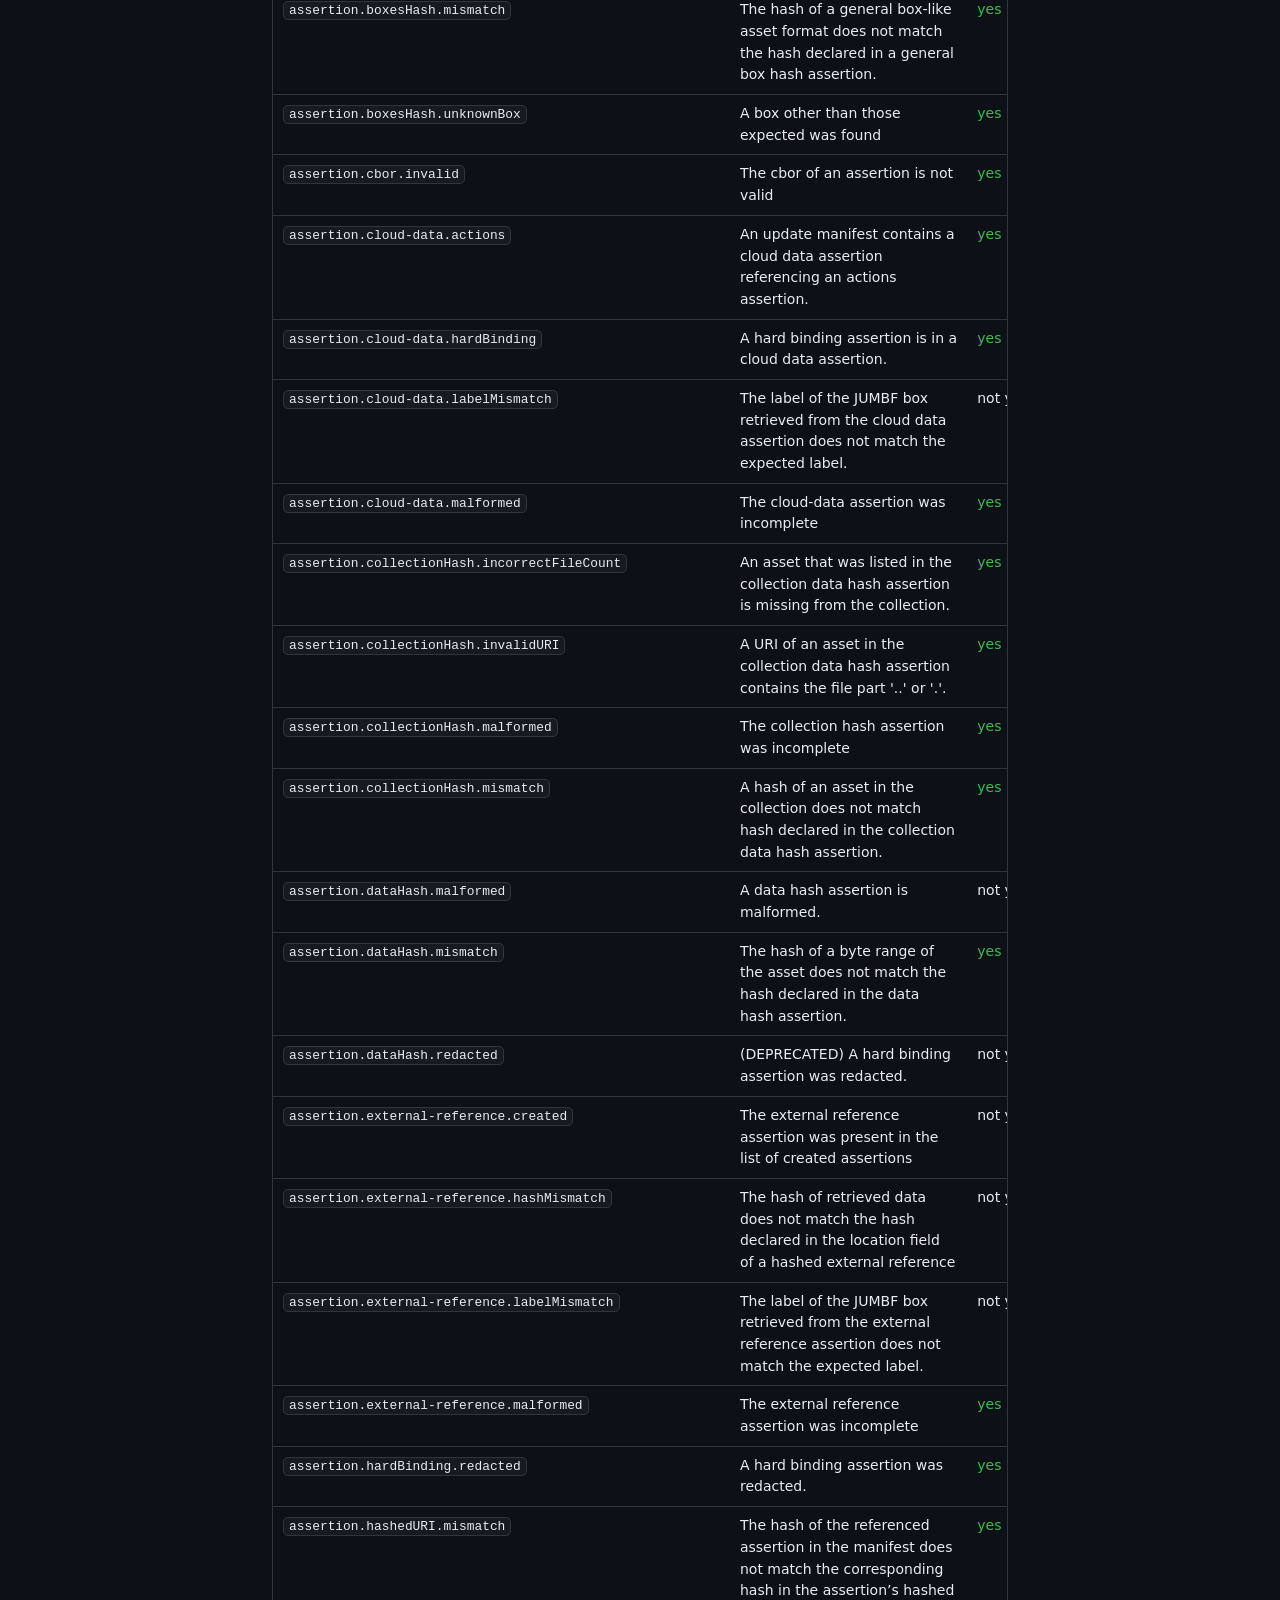
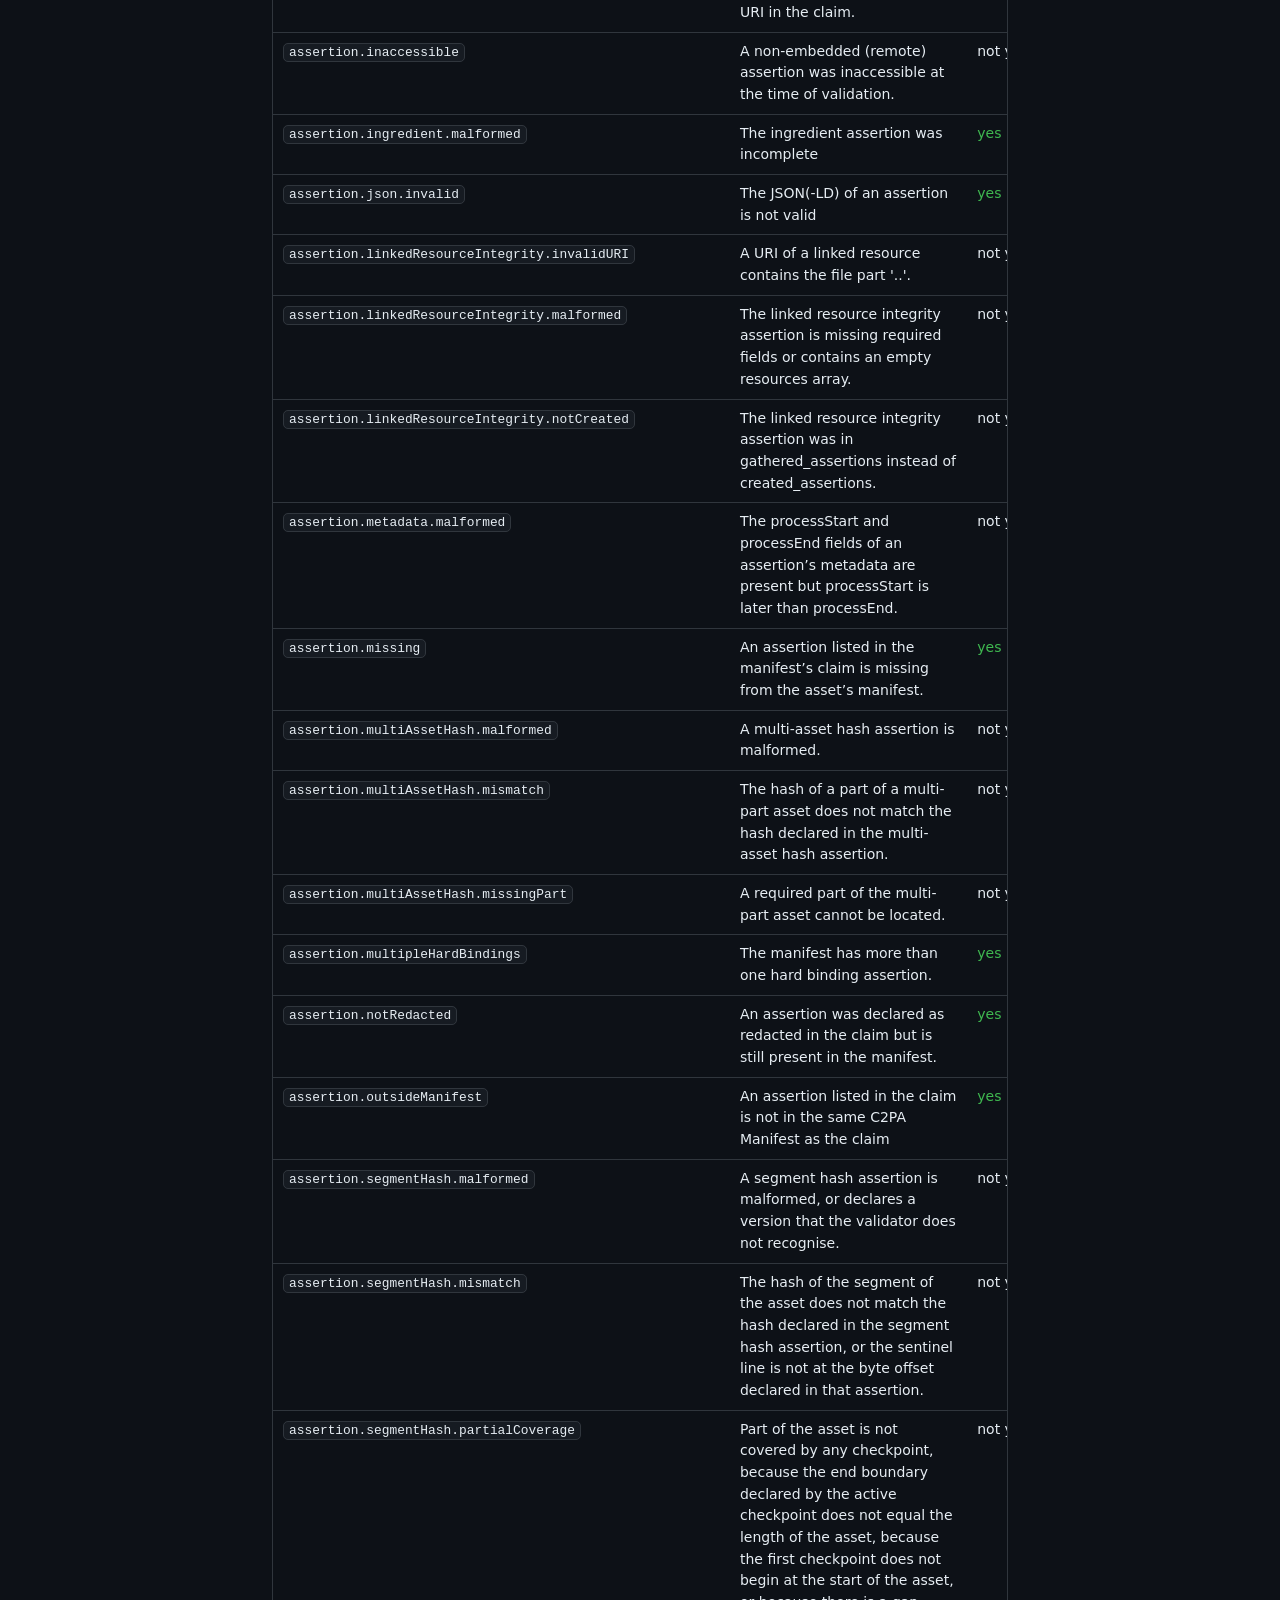
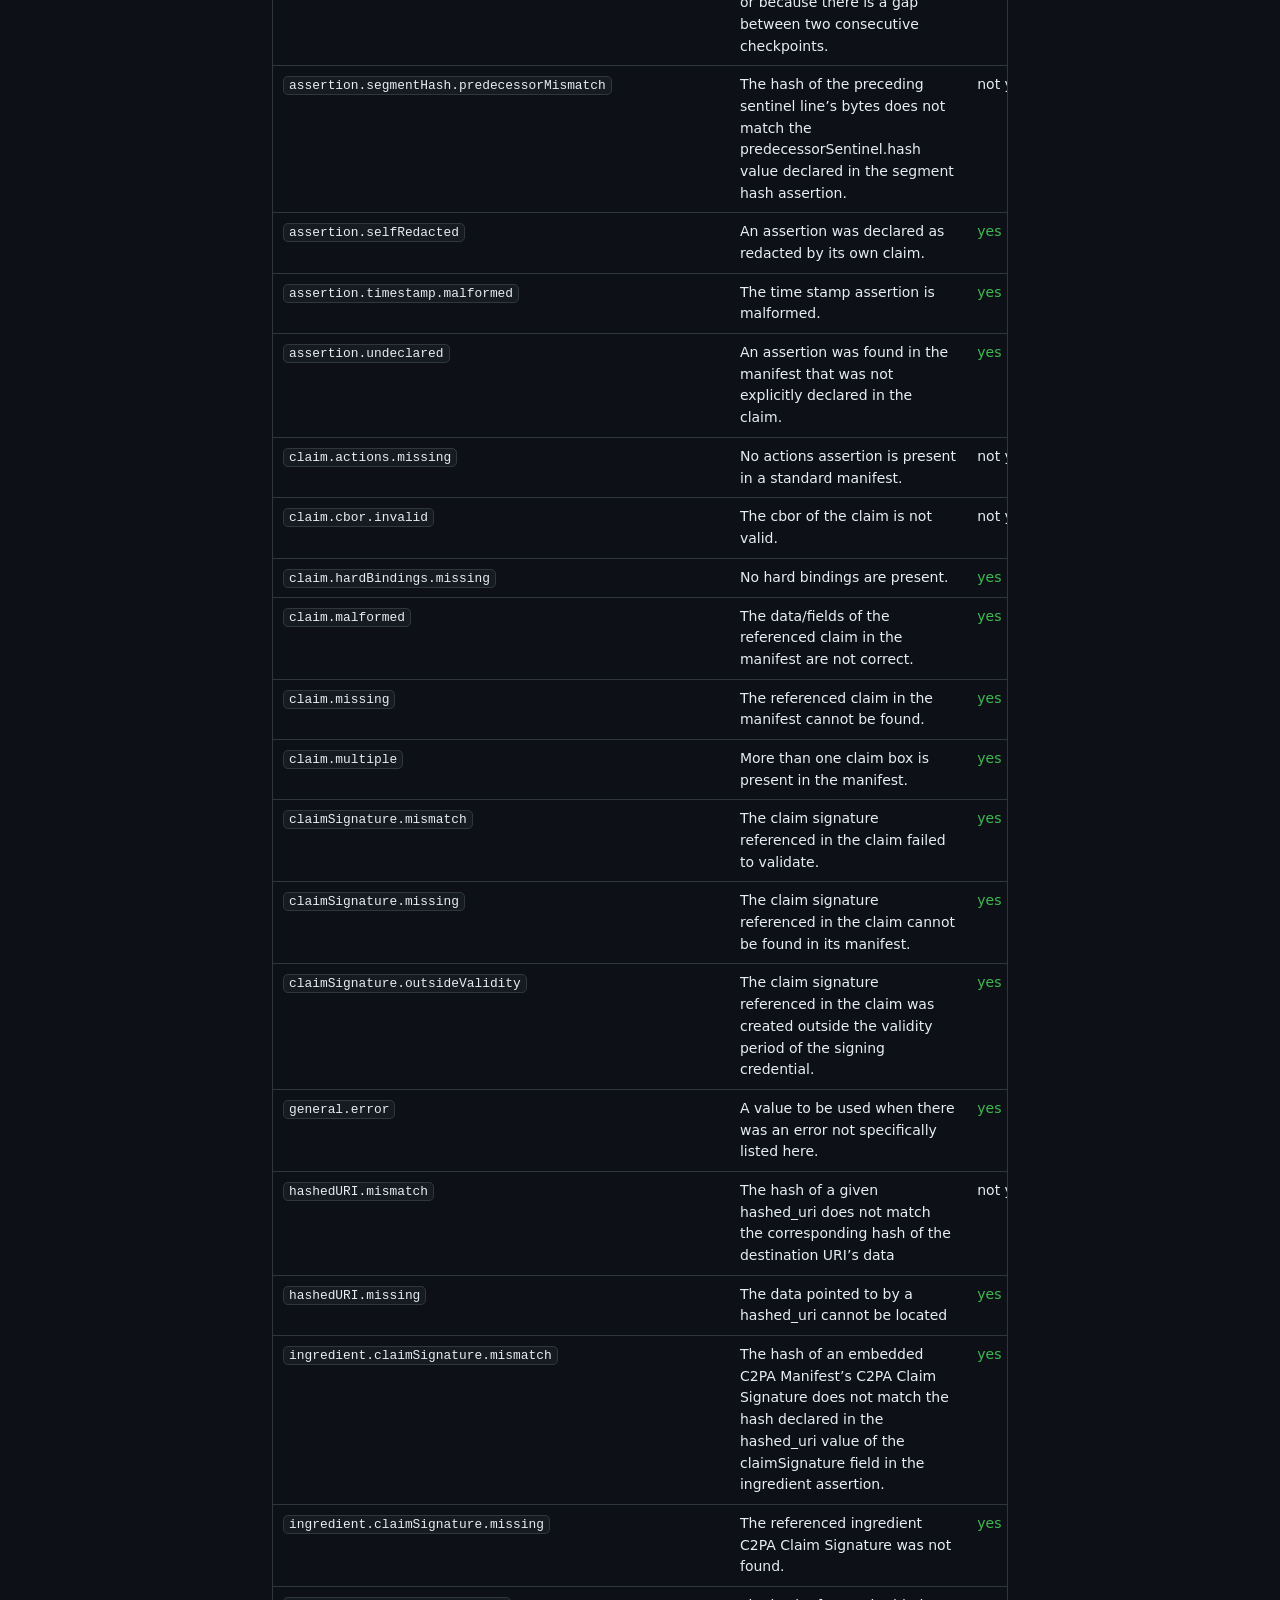
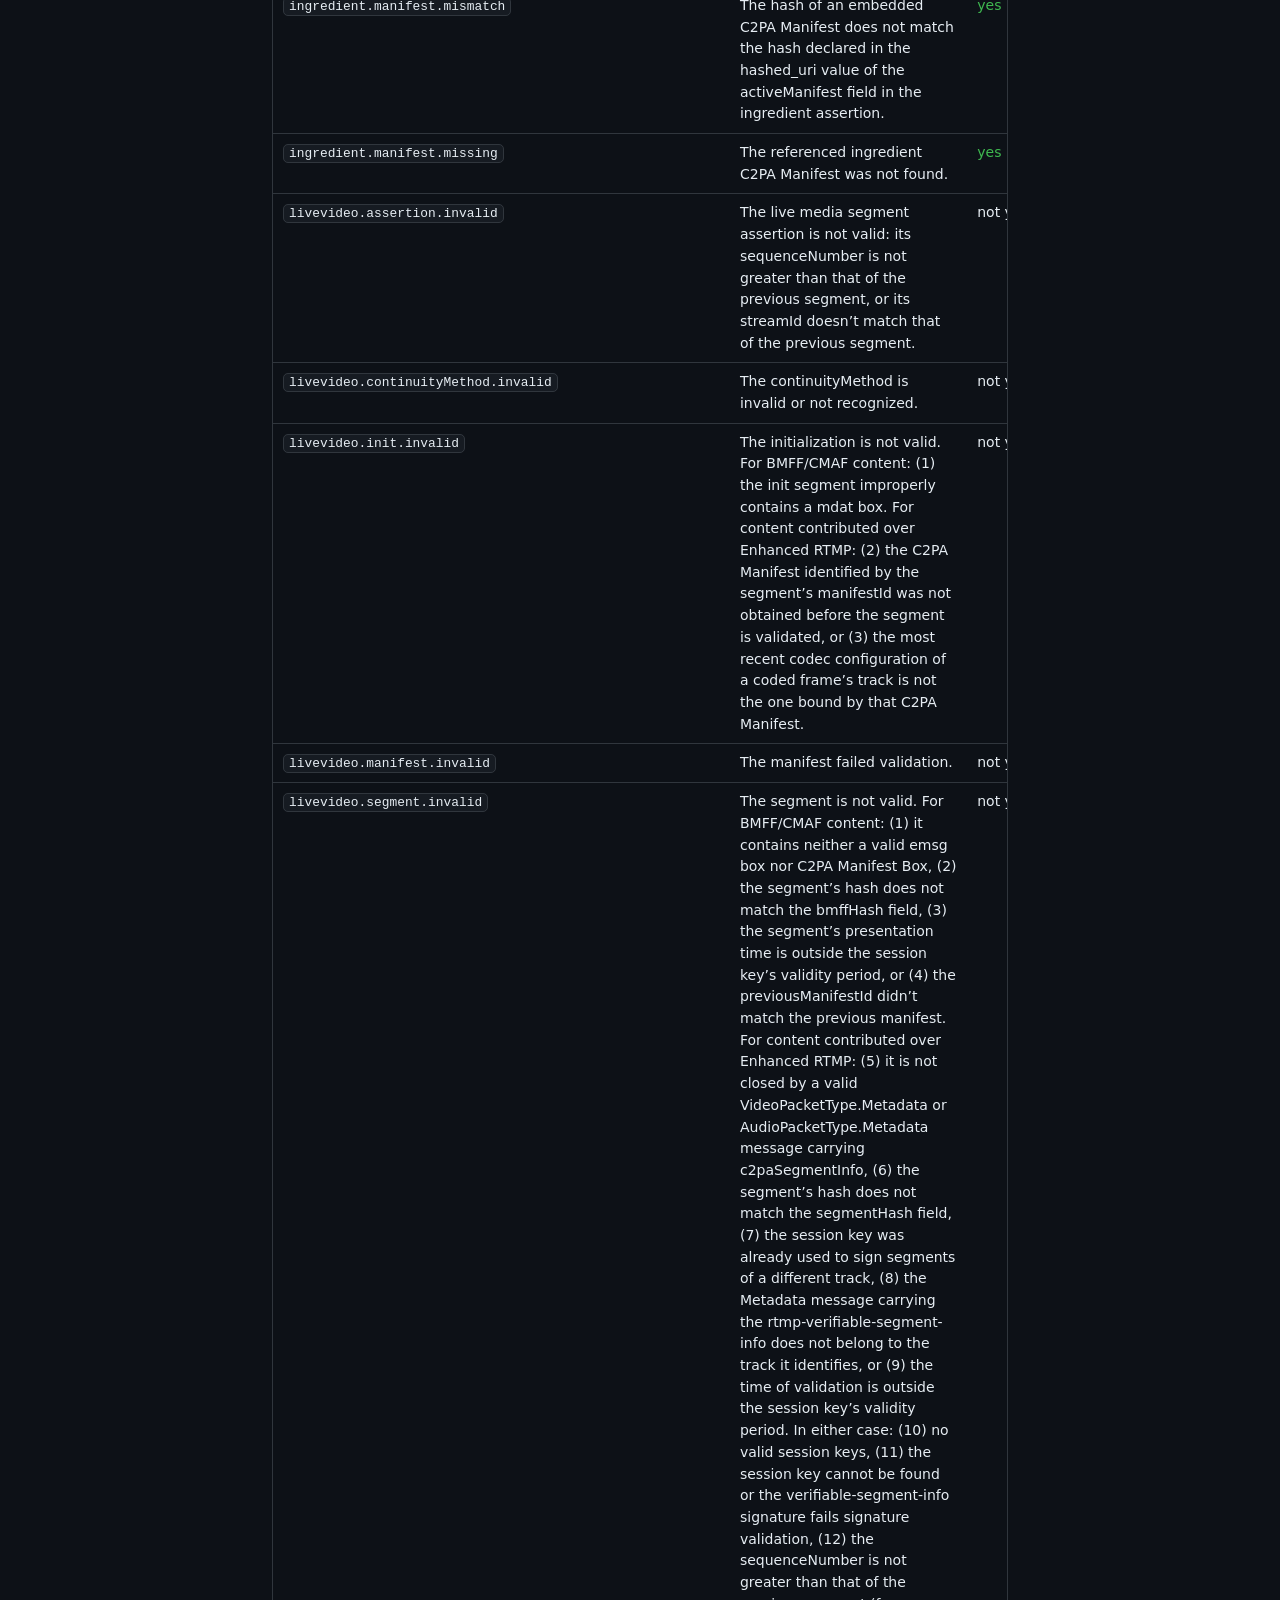
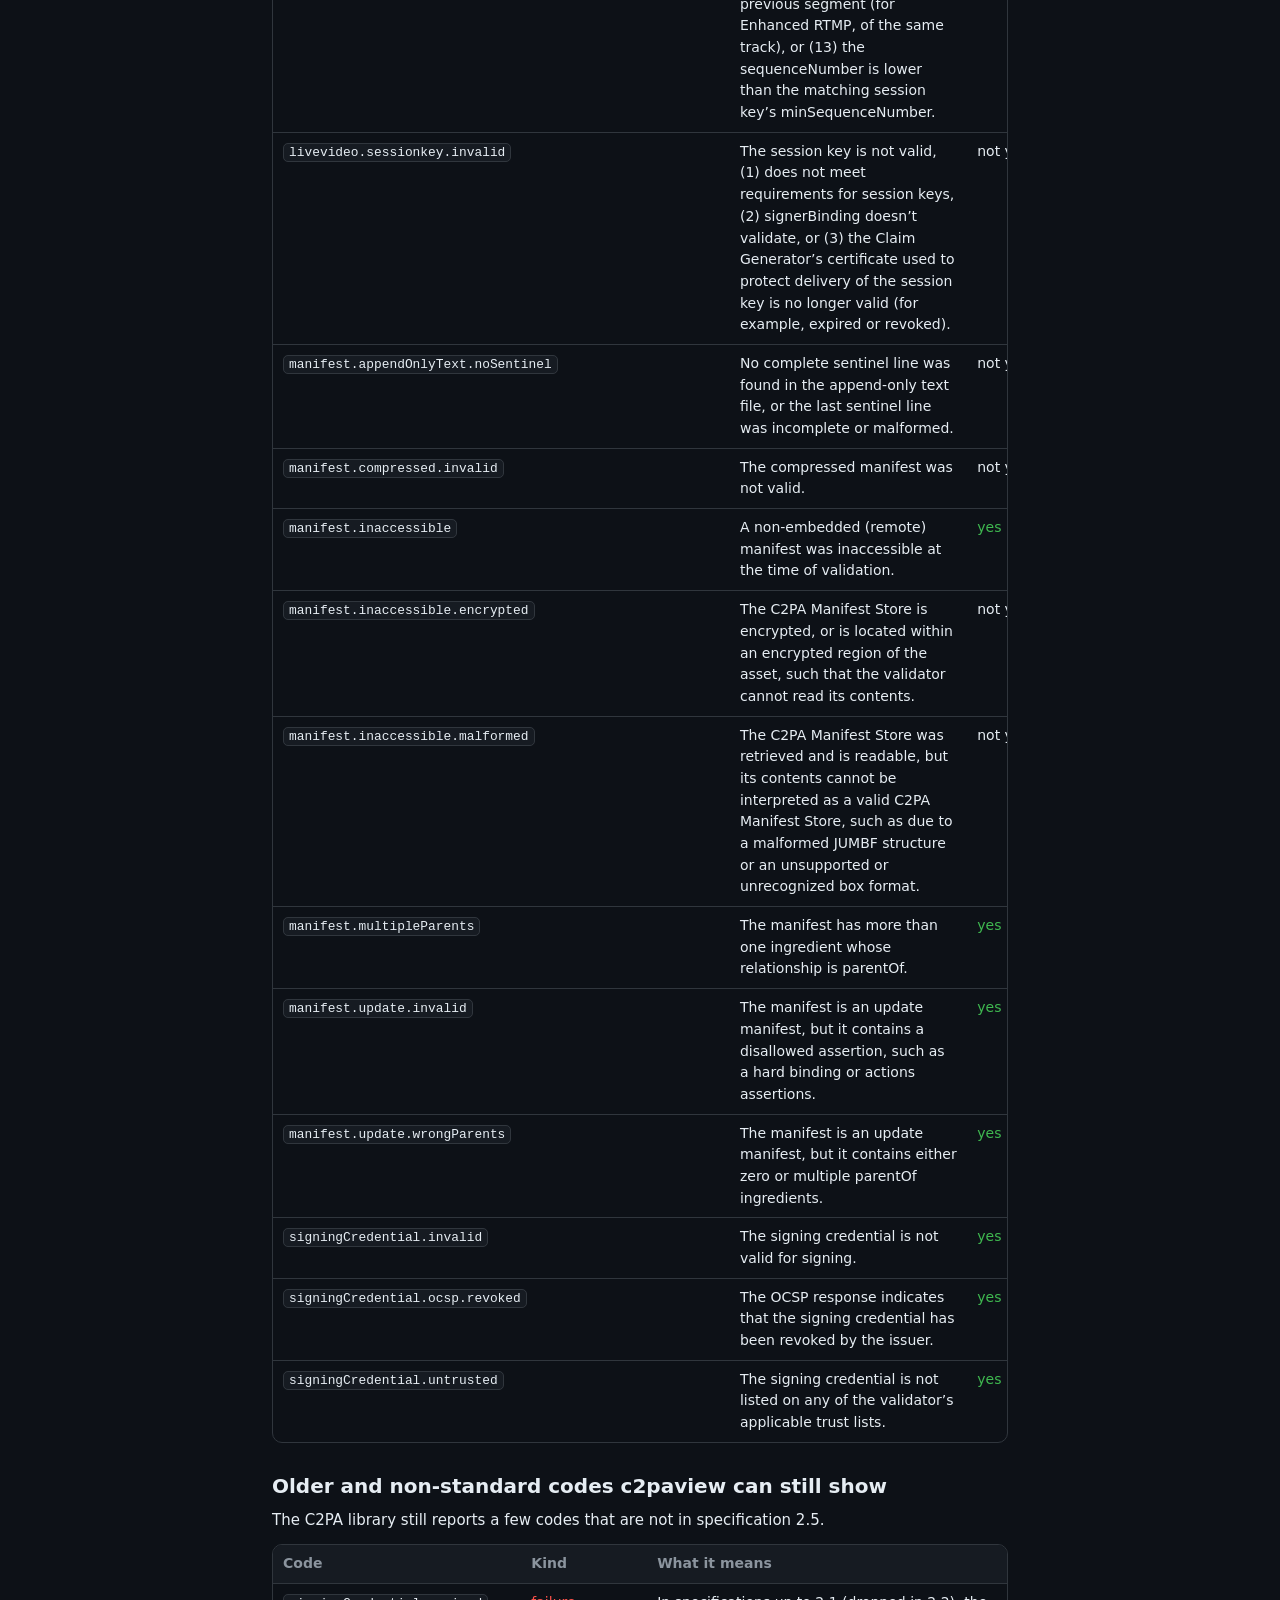
==== commit 3f2f49d4: "c2pa-web 0.17.2 (c2pa-rs 0.92.2), trust lists re-synced, TSA anchors as tsaTrust (cv-v17) SDK: @cont" ====
--- a/c2pa-validation-codes/index.html
+++ b/c2pa-validation-codes/index.html
@@ -41,7 +41,7 @@
         "mainEntityOfPage": "https://c2paview.com/c2pa-validation-codes/",
         "image": "https://c2paview.com/og-validation-codes.png",
         "datePublished": "2026-11-22",
-        "dateModified": "2026-11-23",
+        "dateModified": "2026-11-25",
         "inLanguage": "en",
         "isPartOf": { "@type": "WebSite", "name": "c2paview", "url": "https://c2paview.com/" }
       },
@@ -100,7 +100,7 @@
     <p class="lead">When a validator checks a file's Content Credentials, it reports each check as a status code: a
       success, an informational note or a failure. Version 2.5 of the C2PA specification (October 2026) defines 126 of
       them. Below: the ones you are most likely to meet, in plain words, then every code in the specification's own words.</p>
-    <p class="updated">Updated 23 November 2026</p>
+    <p class="updated">Updated 25 November 2026</p>
     <a class="cta" href="/">Check a file now</a>
 
     <h2 id="colours">How c2paview turns codes into green, amber and red</h2>
@@ -149,7 +149,7 @@
     </div>
 
     <h2 id="success">Success codes (18)</h2>
-    <p>Each meaning is quoted from the C2PA Technical Specification 2.5, Appendix D. "In c2paview" says whether the code's name is in the validator c2paview runs (the C2PA library c2pa-rs, version 0.91.3); a code that isn't cannot appear in a result yet. Every code it reports is in the raw manifest view, and failures other than identity ones are also listed in the verdict.</p>
+    <p>Each meaning is quoted from the C2PA Technical Specification 2.5, Appendix D. "In c2paview" says whether the code's name is in the validator c2paview runs (the C2PA library c2pa-rs, version 0.92.2); a code that isn't cannot appear in a result yet. Every code it reports is in the raw manifest view, and failures other than identity ones are also listed in the verdict.</p>
     <!-- codes:success -->
     <div class="table-wrap">
       <table class="codes">
@@ -278,10 +278,10 @@
           <tr id="claim-multiple"><td><code>claim.multiple</code></td><td>More than one claim box is present in the manifest.</td><td class="cat good" data-label="In c2paview">yes</td></tr>
           <tr id="claimsignature-mismatch-spec"><td><code>claimSignature.mismatch</code></td><td>The claim signature referenced in the claim failed to validate.</td><td class="cat good" data-label="In c2paview">yes</td></tr>
           <tr id="claimsignature-missing"><td><code>claimSignature.missing</code></td><td>The claim signature referenced in the claim cannot be found in its manifest.</td><td class="cat good" data-label="In c2paview">yes</td></tr>
-          <tr id="claimsignature-outsidevalidity"><td><code>claimSignature.outsideValidity</code></td><td>The claim signature referenced in the claim was created outside the validity period of the signing credential.</td><td class="cat" data-label="In c2paview">not yet</td></tr>
+          <tr id="claimsignature-outsidevalidity"><td><code>claimSignature.outsideValidity</code></td><td>The claim signature referenced in the claim was created outside the validity period of the signing credential.</td><td class="cat good" data-label="In c2paview">yes</td></tr>
           <tr id="general-error-spec"><td><code>general.error</code></td><td>A value to be used when there was an error not specifically listed here.</td><td class="cat good" data-label="In c2paview">yes</td></tr>
           <tr id="hasheduri-mismatch"><td><code>hashedURI.mismatch</code></td><td>The hash of a given hashed_uri does not match the corresponding hash of the destination URI’s data</td><td class="cat" data-label="In c2paview">not yet</td></tr>
-          <tr id="hasheduri-missing"><td><code>hashedURI.missing</code></td><td>The data pointed to by a hashed_uri cannot be located</td><td class="cat" data-label="In c2paview">not yet</td></tr>
+          <tr id="hasheduri-missing"><td><code>hashedURI.missing</code></td><td>The data pointed to by a hashed_uri cannot be located</td><td class="cat good" data-label="In c2paview">yes</td></tr>
           <tr id="ingredient-claimsignature-mismatch"><td><code>ingredient.claimSignature.mismatch</code></td><td>The hash of an embedded C2PA Manifest’s C2PA Claim Signature does not match the hash declared in the hashed_uri value of the claimSignature field in the ingredient assertion.</td><td class="cat good" data-label="In c2paview">yes</td></tr>
           <tr id="ingredient-claimsignature-missing"><td><code>ingredient.claimSignature.missing</code></td><td>The referenced ingredient C2PA Claim Signature was not found.</td><td class="cat good" data-label="In c2paview">yes</td></tr>
           <tr id="ingredient-manifest-mismatch"><td><code>ingredient.manifest.mismatch</code></td><td>The hash of an embedded C2PA Manifest does not match the hash declared in the hashed_uri value of the activeManifest field in the ingredient assertion.</td><td class="cat good" data-label="In c2paview">yes</td></tr>
@@ -342,13 +342,13 @@
           <tr id="cawg-x509-credential-trusted"><td><code>cawg.x509.credential.trusted</code></td><td class="cat good">success</td><td data-label="Section">8.2.2.4</td><td class="cat good" data-label="In c2paview">yes</td></tr>
           <tr id="cawg-x509-signature-validated"><td><code>cawg.x509.signature.validated</code></td><td class="cat good">success</td><td data-label="Section">8.2.2.4</td><td class="cat good" data-label="In c2paview">yes</td></tr>
           <tr id="cawg-x509-signature-inside-validity"><td><code>cawg.x509.signature.inside_validity</code></td><td class="cat good">success</td><td data-label="Section">8.2.2.4</td><td class="cat" data-label="In c2paview">not yet</td></tr>
-          <tr id="cawg-x509-time-stamp-trusted"><td><code>cawg.x509.time_stamp.trusted</code></td><td class="cat good">success</td><td data-label="Section">8.2.2.4</td><td class="cat" data-label="In c2paview">not yet</td></tr>
-          <tr id="cawg-x509-time-stamp-validated"><td><code>cawg.x509.time_stamp.validated</code></td><td class="cat good">success</td><td data-label="Section">8.2.2.4</td><td class="cat" data-label="In c2paview">not yet</td></tr>
+          <tr id="cawg-x509-time-stamp-trusted"><td><code>cawg.x509.time_stamp.trusted</code></td><td class="cat good">success</td><td data-label="Section">8.2.2.4</td><td class="cat good" data-label="In c2paview">yes</td></tr>
+          <tr id="cawg-x509-time-stamp-validated"><td><code>cawg.x509.time_stamp.validated</code></td><td class="cat good">success</td><td data-label="Section">8.2.2.4</td><td class="cat good" data-label="In c2paview">yes</td></tr>
           <tr id="cawg-x509-ocsp-not-revoked"><td><code>cawg.x509.ocsp.not_revoked</code></td><td class="cat good">success</td><td data-label="Section">8.2.2.4</td><td class="cat" data-label="In c2paview">not yet</td></tr>
-          <tr id="cawg-x509-time-stamp-malformed"><td><code>cawg.x509.time_stamp.malformed</code></td><td class="cat">informational</td><td data-label="Section">8.2.2.4</td><td class="cat" data-label="In c2paview">not yet</td></tr>
-          <tr id="cawg-x509-time-stamp-mismatch"><td><code>cawg.x509.time_stamp.mismatch</code></td><td class="cat">informational</td><td data-label="Section">8.2.2.4</td><td class="cat" data-label="In c2paview">not yet</td></tr>
-          <tr id="cawg-x509-time-stamp-untrusted"><td><code>cawg.x509.time_stamp.untrusted</code></td><td class="cat">informational</td><td data-label="Section">8.2.2.4</td><td class="cat" data-label="In c2paview">not yet</td></tr>
-          <tr id="cawg-x509-time-stamp-outside-validity"><td><code>cawg.x509.time_stamp.outside_validity</code></td><td class="cat">informational</td><td data-label="Section">8.2.2.4</td><td class="cat" data-label="In c2paview">not yet</td></tr>
+          <tr id="cawg-x509-time-stamp-malformed"><td><code>cawg.x509.time_stamp.malformed</code></td><td class="cat">informational</td><td data-label="Section">8.2.2.4</td><td class="cat good" data-label="In c2paview">yes</td></tr>
+          <tr id="cawg-x509-time-stamp-mismatch"><td><code>cawg.x509.time_stamp.mismatch</code></td><td class="cat">informational</td><td data-label="Section">8.2.2.4</td><td class="cat good" data-label="In c2paview">yes</td></tr>
+          <tr id="cawg-x509-time-stamp-untrusted"><td><code>cawg.x509.time_stamp.untrusted</code></td><td class="cat">informational</td><td data-label="Section">8.2.2.4</td><td class="cat good" data-label="In c2paview">yes</td></tr>
+          <tr id="cawg-x509-time-stamp-outside-validity"><td><code>cawg.x509.time_stamp.outside_validity</code></td><td class="cat">informational</td><td data-label="Section">8.2.2.4</td><td class="cat good" data-label="In c2paview">yes</td></tr>
           <tr id="cawg-x509-time-stamp-credential-invalid"><td><code>cawg.x509.time_stamp.credential_invalid</code></td><td class="cat">informational</td><td data-label="Section">8.2.2.4</td><td class="cat" data-label="In c2paview">not yet</td></tr>
           <tr id="cawg-x509-time-of-signing-inside-validity"><td><code>cawg.x509.time_of_signing.inside_validity</code></td><td class="cat">informational</td><td data-label="Section">8.2.2.4</td><td class="cat" data-label="In c2paview">not yet</td></tr>
           <tr id="cawg-x509-time-of-signing-outside-validity"><td><code>cawg.x509.time_of_signing.outside_validity</code></td><td class="cat">informational</td><td data-label="Section">8.2.2.4</td><td class="cat" data-label="In c2paview">not yet</td></tr>
